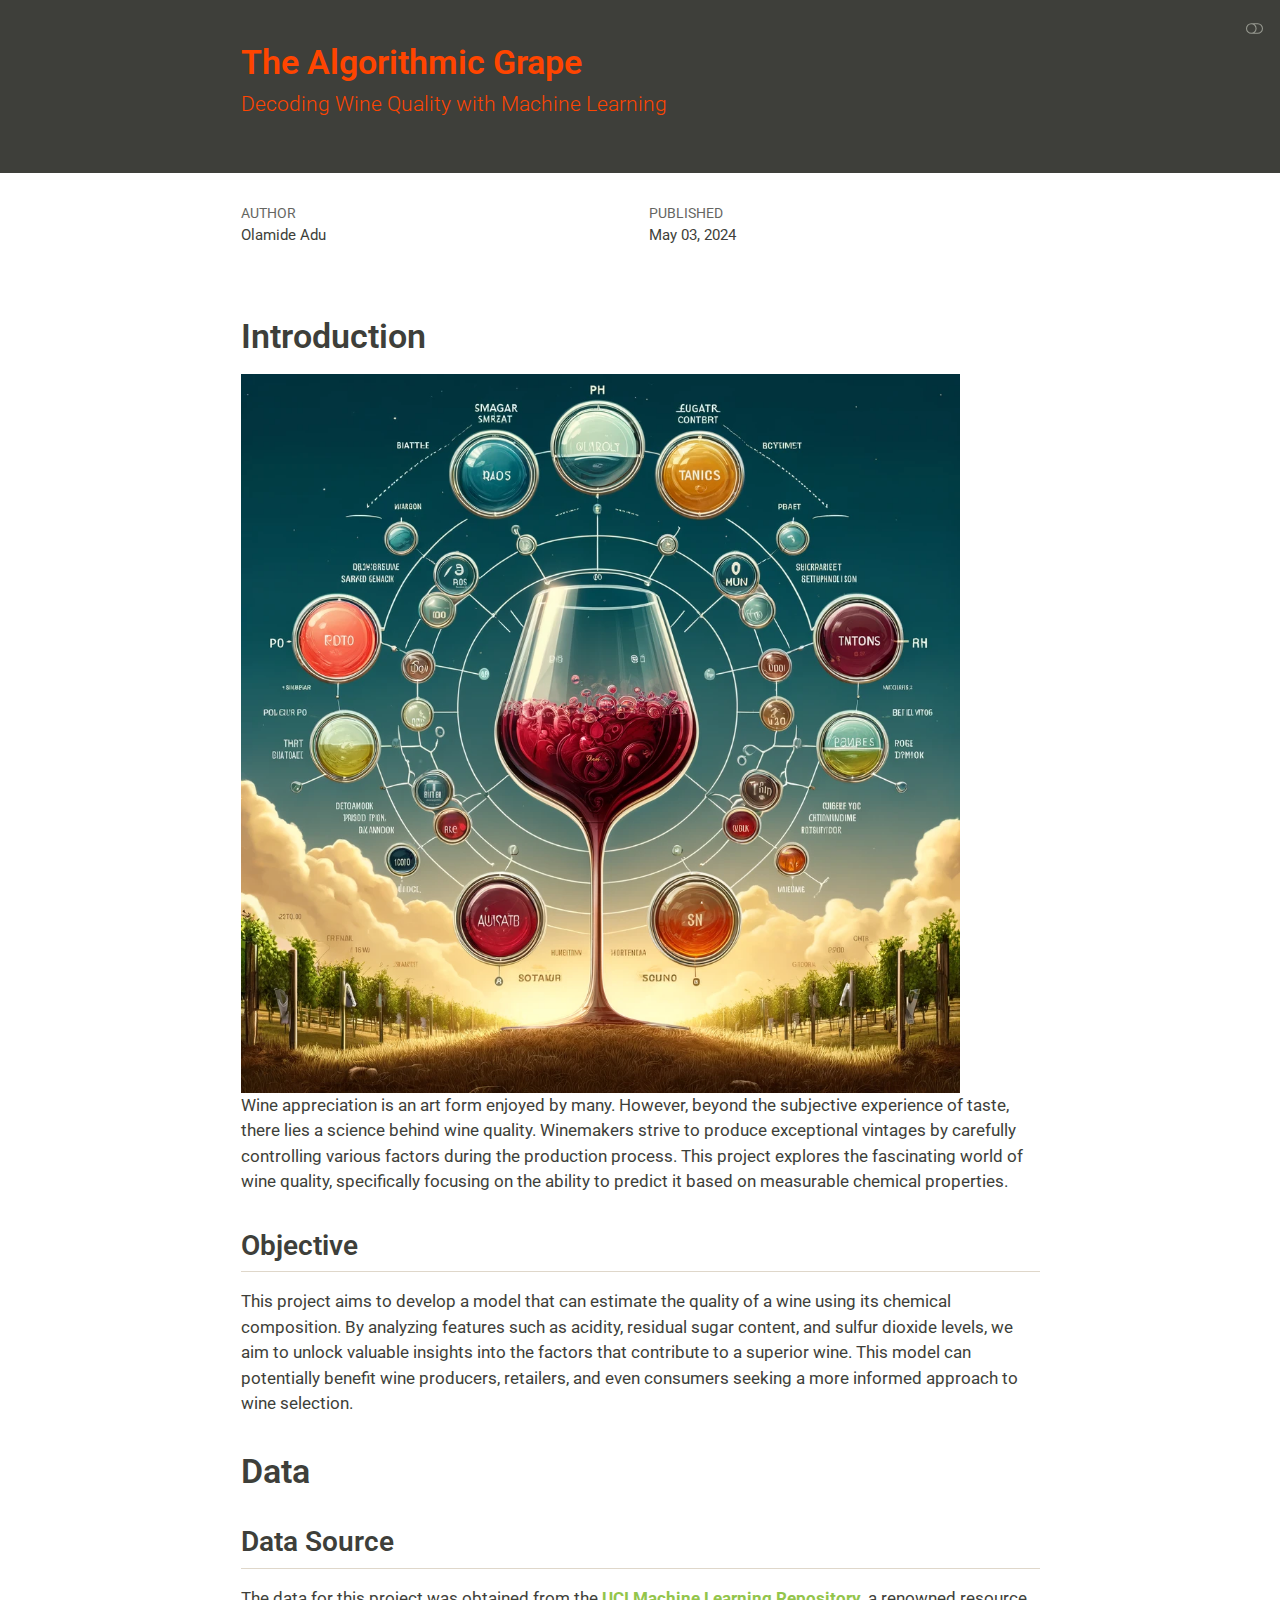
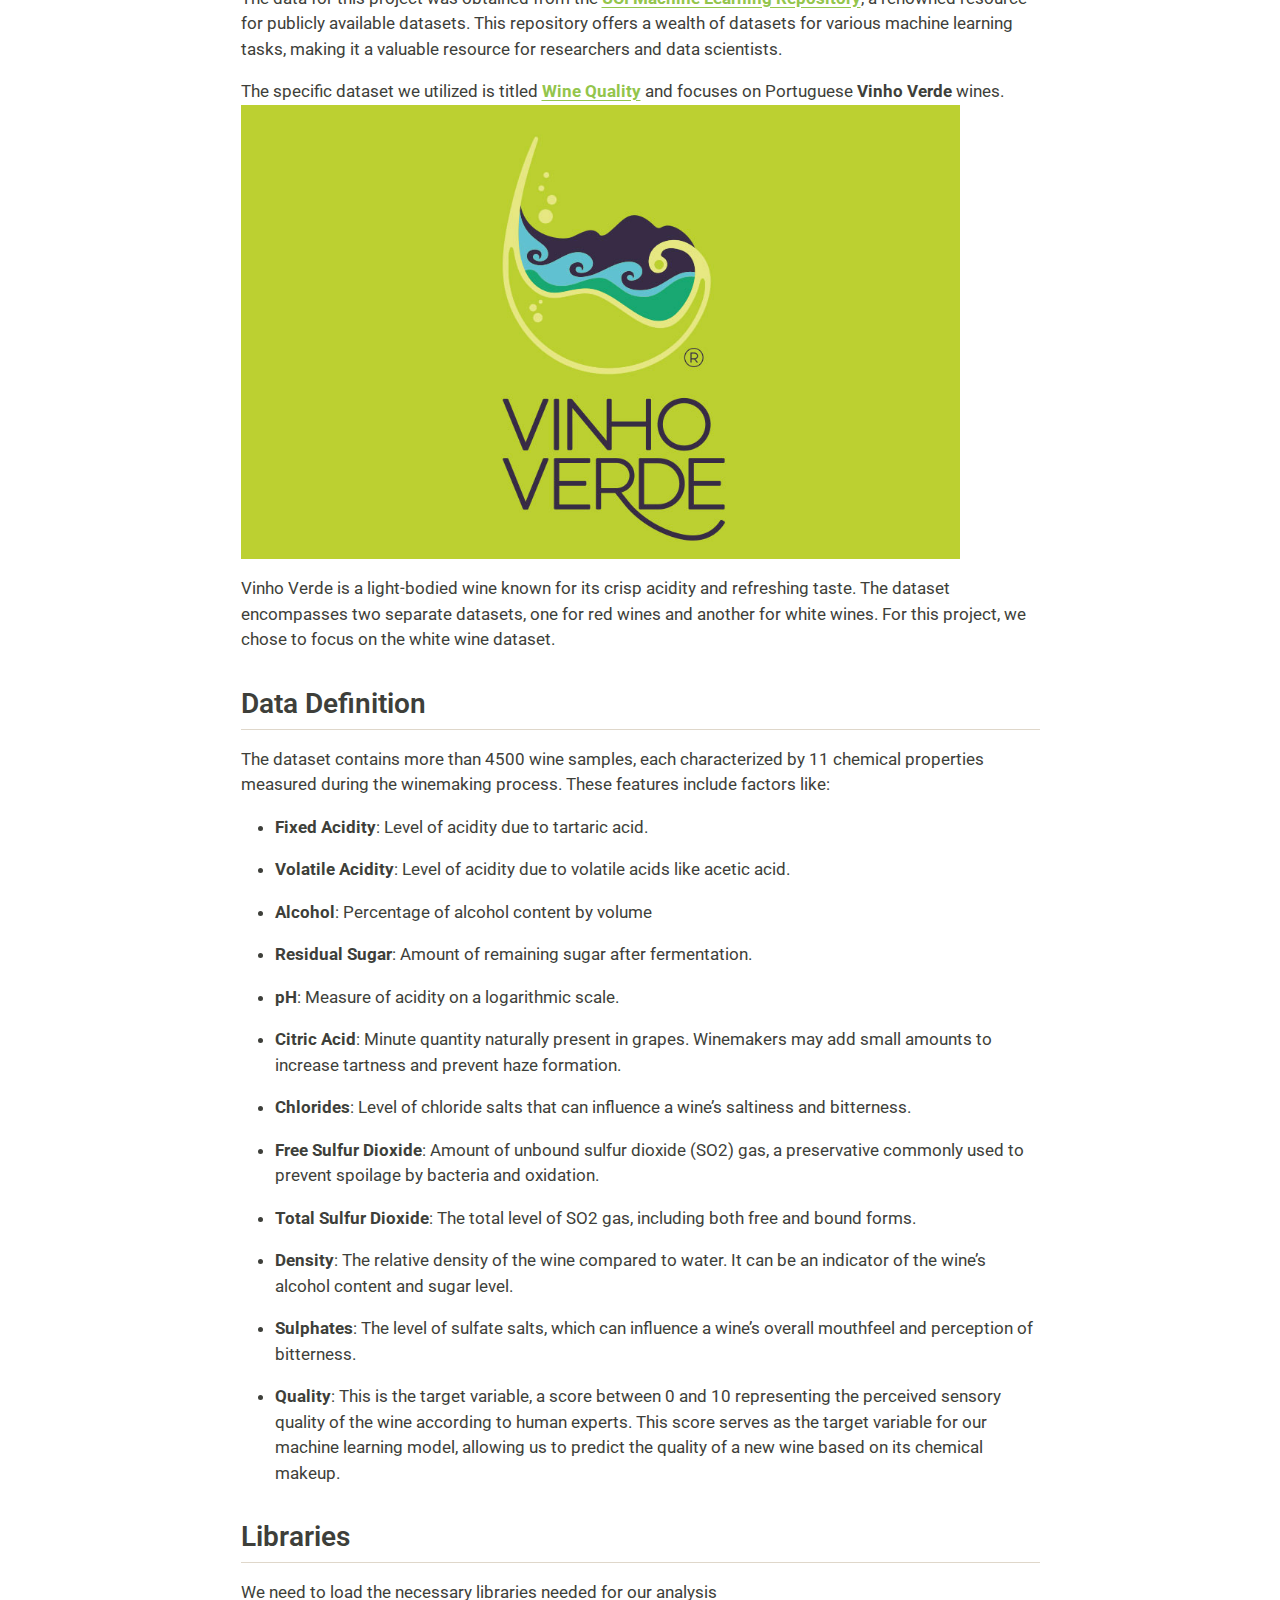
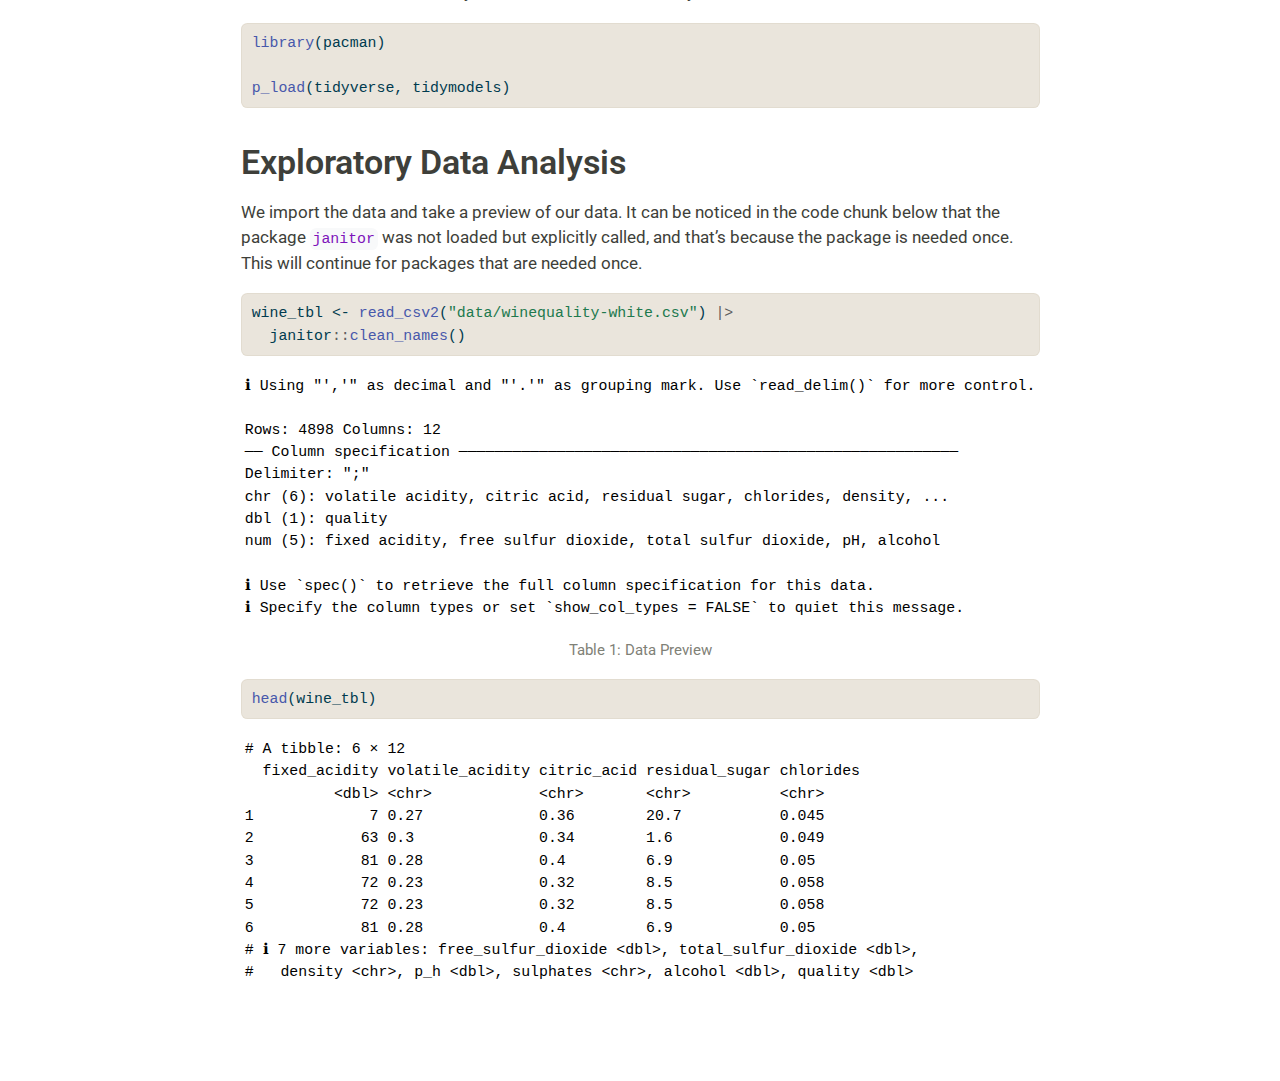
==== wine_quality.html @ eb2f91c7 "project start" ====
<!DOCTYPE html>
<html xmlns="http://www.w3.org/1999/xhtml" lang="en" xml:lang="en"><head>

<meta charset="utf-8">
<meta name="generator" content="quarto-1.4.553">

<meta name="viewport" content="width=device-width, initial-scale=1.0, user-scalable=yes">

<meta name="author" content="Olamide Adu">
<meta name="dcterms.date" content="2024-05-03">

<title>The Algorithmic Grape</title>
<style>
code{white-space: pre-wrap;}
span.smallcaps{font-variant: small-caps;}
div.columns{display: flex; gap: min(4vw, 1.5em);}
div.column{flex: auto; overflow-x: auto;}
div.hanging-indent{margin-left: 1.5em; text-indent: -1.5em;}
ul.task-list{list-style: none;}
ul.task-list li input[type="checkbox"] {
  width: 0.8em;
  margin: 0 0.8em 0.2em -1em; /* quarto-specific, see https://github.com/quarto-dev/quarto-cli/issues/4556 */ 
  vertical-align: middle;
}
/* CSS for syntax highlighting */
pre > code.sourceCode { white-space: pre; position: relative; }
pre > code.sourceCode > span { line-height: 1.25; }
pre > code.sourceCode > span:empty { height: 1.2em; }
.sourceCode { overflow: visible; }
code.sourceCode > span { color: inherit; text-decoration: inherit; }
div.sourceCode { margin: 1em 0; }
pre.sourceCode { margin: 0; }
@media screen {
div.sourceCode { overflow: auto; }
}
@media print {
pre > code.sourceCode { white-space: pre-wrap; }
pre > code.sourceCode > span { text-indent: -5em; padding-left: 5em; }
}
pre.numberSource code
  { counter-reset: source-line 0; }
pre.numberSource code > span
  { position: relative; left: -4em; counter-increment: source-line; }
pre.numberSource code > span > a:first-child::before
  { content: counter(source-line);
    position: relative; left: -1em; text-align: right; vertical-align: baseline;
    border: none; display: inline-block;
    -webkit-touch-callout: none; -webkit-user-select: none;
    -khtml-user-select: none; -moz-user-select: none;
    -ms-user-select: none; user-select: none;
    padding: 0 4px; width: 4em;
  }
pre.numberSource { margin-left: 3em;  padding-left: 4px; }
div.sourceCode
  {   }
@media screen {
pre > code.sourceCode > span > a:first-child::before { text-decoration: underline; }
}
</style>


<script src="wine_quality_files/libs/clipboard/clipboard.min.js"></script>
<script src="wine_quality_files/libs/quarto-html/quarto.js"></script>
<script src="wine_quality_files/libs/quarto-html/popper.min.js"></script>
<script src="wine_quality_files/libs/quarto-html/tippy.umd.min.js"></script>
<script src="wine_quality_files/libs/quarto-html/anchor.min.js"></script>
<link href="wine_quality_files/libs/quarto-html/tippy.css" rel="stylesheet">
<link href="wine_quality_files/libs/quarto-html/quarto-syntax-highlighting.css" rel="stylesheet" class="quarto-color-scheme" id="quarto-text-highlighting-styles">
<link href="wine_quality_files/libs/quarto-html/quarto-syntax-highlighting-dark.css" rel="prefetch" class="quarto-color-scheme quarto-color-alternate" id="quarto-text-highlighting-styles">
<script src="wine_quality_files/libs/bootstrap/bootstrap.min.js"></script>
<link href="wine_quality_files/libs/bootstrap/bootstrap-icons.css" rel="stylesheet">
<link href="wine_quality_files/libs/bootstrap/bootstrap.min.css" rel="stylesheet" class="quarto-color-scheme" id="quarto-bootstrap" data-mode="light">
<link href="wine_quality_files/libs/bootstrap/bootstrap-dark.min.css" rel="prefetch" class="quarto-color-scheme quarto-color-alternate" id="quarto-bootstrap" data-mode="dark">
<style>

      .quarto-title-block .quarto-title-banner h1,
      .quarto-title-block .quarto-title-banner h2,
      .quarto-title-block .quarto-title-banner h3,
      .quarto-title-block .quarto-title-banner h4,
      .quarto-title-block .quarto-title-banner h5,
      .quarto-title-block .quarto-title-banner h6
      {
        color: orangered;
      }

      .quarto-title-block .quarto-title-banner {
        color: orangered;
      }
</style>


</head>

<body class="fullcontent">

<header id="title-block-header" class="quarto-title-block default page-columns page-full">
  <div class="quarto-title-banner page-columns page-full">
    <div class="quarto-title column-body">
      <h1 class="title">The Algorithmic Grape</h1>
            <p class="subtitle lead">Decoding Wine Quality with Machine Learning</p>
                      </div>
  </div>
    
  
  <div class="quarto-title-meta">

      <div>
      <div class="quarto-title-meta-heading">Author</div>
      <div class="quarto-title-meta-contents">
               <p>Olamide Adu </p>
            </div>
    </div>
      
      <div>
      <div class="quarto-title-meta-heading">Published</div>
      <div class="quarto-title-meta-contents">
        <p class="date">May 03, 2024</p>
      </div>
    </div>
    
      
    </div>
    
  
  </header><div id="quarto-content" class="page-columns page-rows-contents page-layout-article">

<main class="content quarto-banner-title-block" id="quarto-document-content">





<section id="introduction" class="level1">
<h1>Introduction</h1>
<p><img src="image/wine_chemical.webp" alt="wine qualities with chemicals" width="90%" height="70%"> <br> Wine appreciation is an art form enjoyed by many. However, beyond the subjective experience of taste, there lies a science behind wine quality. Winemakers strive to produce exceptional vintages by carefully controlling various factors during the production process. This project explores the fascinating world of wine quality, specifically focusing on the ability to predict it based on measurable chemical properties.</p>
<section id="objective" class="level2">
<h2 class="anchored" data-anchor-id="objective">Objective</h2>
<p>This project aims to develop a model that can estimate the quality of a wine using its chemical composition. By analyzing features such as acidity, residual sugar content, and sulfur dioxide levels, we aim to unlock valuable insights into the factors that contribute to a superior wine. This model can potentially benefit wine producers, retailers, and even consumers seeking a more informed approach to wine selection.</p>
</section>
</section>
<section id="data" class="level1">
<h1>Data</h1>
<section id="data-source" class="level2">
<h2 class="anchored" data-anchor-id="data-source">Data Source</h2>
<p>The data for this project was obtained from the <a href="https://archive.ics.uci.edu"><strong>UCI Machine Learning Repository</strong></a>, a renowned resource for publicly available datasets. This repository offers a wealth of datasets for various machine learning tasks, making it a valuable resource for researchers and data scientists.</p>
<p>The specific dataset we utilized is titled <a href="https://archive.ics.uci.edu/dataset/186/wine+quality"><strong>Wine Quality</strong></a> and focuses on Portuguese <strong>Vinho Verde</strong> wines. <br> <img src="image/vinho_logo.jpg" alt="Vinho wine logo" width="90%" height="50%"> <br></p>
<p>Vinho Verde is a light-bodied wine known for its crisp acidity and refreshing taste. The dataset encompasses two separate datasets, one for red wines and another for white wines. For this project, we chose to focus on the white wine dataset.</p>
</section>
<section id="data-definition" class="level2">
<h2 class="anchored" data-anchor-id="data-definition">Data Definition</h2>
<p>The dataset contains more than 4500 wine samples, each characterized by 11 chemical properties measured during the winemaking process. These features include factors like:</p>
<ul>
<li><p><strong>Fixed Acidity</strong>: Level of acidity due to tartaric acid.</p></li>
<li><p><strong>Volatile Acidity</strong>: Level of acidity due to volatile acids like acetic acid.</p></li>
<li><p><strong>Alcohol</strong>: Percentage of alcohol content by volume</p></li>
<li><p><strong>Residual Sugar</strong>: Amount of remaining sugar after fermentation.</p></li>
<li><p><strong>pH</strong>: Measure of acidity on a logarithmic scale.</p></li>
<li><p><strong>Citric Acid</strong>: Minute quantity naturally present in grapes. Winemakers may add small amounts to increase tartness and prevent haze formation.</p></li>
<li><p><strong>Chlorides</strong>: Level of chloride salts that can influence a wine’s saltiness and bitterness.</p></li>
<li><p><strong>Free Sulfur Dioxide</strong>: Amount of unbound sulfur dioxide (SO2) gas, a preservative commonly used to prevent spoilage by bacteria and oxidation.</p></li>
<li><p><strong>Total Sulfur Dioxide</strong>: The total level of SO2 gas, including both free and bound forms.</p></li>
<li><p><strong>Density</strong>: The relative density of the wine compared to water. It can be an indicator of the wine’s alcohol content and sugar level.</p></li>
<li><p><strong>Sulphates</strong>: The level of sulfate salts, which can influence a wine’s overall mouthfeel and perception of bitterness.</p></li>
<li><p><strong>Quality</strong>: This is the target variable, a score between 0 and 10 representing the perceived sensory quality of the wine according to human experts. This score serves as the target variable for our machine learning model, allowing us to predict the quality of a new wine based on its chemical makeup.</p></li>
</ul>
</section>
<section id="libraries" class="level2">
<h2 class="anchored" data-anchor-id="libraries">Libraries</h2>
<p>We need to load the necessary libraries needed for our analysis</p>
<div class="cell">
<div class="sourceCode cell-code" id="cb1"><pre class="sourceCode r code-with-copy"><code class="sourceCode r"><span id="cb1-1"><a href="#cb1-1" aria-hidden="true" tabindex="-1"></a><span class="fu">library</span>(pacman)</span>
<span id="cb1-2"><a href="#cb1-2" aria-hidden="true" tabindex="-1"></a></span>
<span id="cb1-3"><a href="#cb1-3" aria-hidden="true" tabindex="-1"></a><span class="fu">p_load</span>(tidyverse, tidymodels)</span></code><button title="Copy to Clipboard" class="code-copy-button"><i class="bi"></i></button></pre></div>
</div>
</section>
</section>
<section id="exploratory-data-analysis" class="level1">
<h1>Exploratory Data Analysis</h1>
<p>We import the data and take a preview of our data. It can be noticed in the code chunk below that the package <code>janitor</code> was not loaded but explicitly called, and that’s because the package is needed once. This will continue for packages that are needed once.</p>
<div class="cell">
<div class="sourceCode cell-code" id="cb2"><pre class="sourceCode r code-with-copy"><code class="sourceCode r"><span id="cb2-1"><a href="#cb2-1" aria-hidden="true" tabindex="-1"></a>wine_tbl <span class="ot">&lt;-</span> <span class="fu">read_csv2</span>(<span class="st">"data/winequality-white.csv"</span>) <span class="sc">|&gt;</span> </span>
<span id="cb2-2"><a href="#cb2-2" aria-hidden="true" tabindex="-1"></a>  janitor<span class="sc">::</span><span class="fu">clean_names</span>()</span></code><button title="Copy to Clipboard" class="code-copy-button"><i class="bi"></i></button></pre></div>
<div class="cell-output cell-output-stderr">
<pre><code>ℹ Using "','" as decimal and "'.'" as grouping mark. Use `read_delim()` for more control.</code></pre>
</div>
<div class="cell-output cell-output-stderr">
<pre><code>Rows: 4898 Columns: 12
── Column specification ────────────────────────────────────────────────────────
Delimiter: ";"
chr (6): volatile acidity, citric acid, residual sugar, chlorides, density, ...
dbl (1): quality
num (5): fixed acidity, free sulfur dioxide, total sulfur dioxide, pH, alcohol

ℹ Use `spec()` to retrieve the full column specification for this data.
ℹ Specify the column types or set `show_col_types = FALSE` to quiet this message.</code></pre>
</div>
</div>
<div id="tbl-data-preview" class="cell quarto-float anchored">
<figure class="quarto-float quarto-float-tbl figure">
<figcaption class="quarto-float-caption-top quarto-float-caption quarto-float-tbl" id="tbl-data-preview-caption-0ceaefa1-69ba-4598-a22c-09a6ac19f8ca">
Table&nbsp;1: Data Preview
</figcaption>
<div aria-describedby="tbl-data-preview-caption-0ceaefa1-69ba-4598-a22c-09a6ac19f8ca">
<div class="sourceCode cell-code" id="cb5"><pre class="sourceCode r code-with-copy"><code class="sourceCode r"><span id="cb5-1"><a href="#cb5-1" aria-hidden="true" tabindex="-1"></a><span class="fu">head</span>(wine_tbl)</span></code><button title="Copy to Clipboard" class="code-copy-button"><i class="bi"></i></button></pre></div>
<div class="cell-output cell-output-stdout">
<pre><code># A tibble: 6 × 12
  fixed_acidity volatile_acidity citric_acid residual_sugar chlorides
          &lt;dbl&gt; &lt;chr&gt;            &lt;chr&gt;       &lt;chr&gt;          &lt;chr&gt;    
1             7 0.27             0.36        20.7           0.045    
2            63 0.3              0.34        1.6            0.049    
3            81 0.28             0.4         6.9            0.05     
4            72 0.23             0.32        8.5            0.058    
5            72 0.23             0.32        8.5            0.058    
6            81 0.28             0.4         6.9            0.05     
# ℹ 7 more variables: free_sulfur_dioxide &lt;dbl&gt;, total_sulfur_dioxide &lt;dbl&gt;,
#   density &lt;chr&gt;, p_h &lt;dbl&gt;, sulphates &lt;chr&gt;, alcohol &lt;dbl&gt;, quality &lt;dbl&gt;</code></pre>
</div>
</div>
</figure>
</div>
</section>

</main>
<!-- /main column -->
<script id="quarto-html-after-body" type="application/javascript">
window.document.addEventListener("DOMContentLoaded", function (event) {
  const toggleBodyColorMode = (bsSheetEl) => {
    const mode = bsSheetEl.getAttribute("data-mode");
    const bodyEl = window.document.querySelector("body");
    if (mode === "dark") {
      bodyEl.classList.add("quarto-dark");
      bodyEl.classList.remove("quarto-light");
    } else {
      bodyEl.classList.add("quarto-light");
      bodyEl.classList.remove("quarto-dark");
    }
  }
  const toggleBodyColorPrimary = () => {
    const bsSheetEl = window.document.querySelector("link#quarto-bootstrap");
    if (bsSheetEl) {
      toggleBodyColorMode(bsSheetEl);
    }
  }
  toggleBodyColorPrimary();  
  const disableStylesheet = (stylesheets) => {
    for (let i=0; i < stylesheets.length; i++) {
      const stylesheet = stylesheets[i];
      stylesheet.rel = 'prefetch';
    }
  }
  const enableStylesheet = (stylesheets) => {
    for (let i=0; i < stylesheets.length; i++) {
      const stylesheet = stylesheets[i];
      stylesheet.rel = 'stylesheet';
    }
  }
  const manageTransitions = (selector, allowTransitions) => {
    const els = window.document.querySelectorAll(selector);
    for (let i=0; i < els.length; i++) {
      const el = els[i];
      if (allowTransitions) {
        el.classList.remove('notransition');
      } else {
        el.classList.add('notransition');
      }
    }
  }
  const toggleGiscusIfUsed = (isAlternate, darkModeDefault) => {
    const baseTheme = document.querySelector('#giscus-base-theme')?.value ?? 'light';
    const alternateTheme = document.querySelector('#giscus-alt-theme')?.value ?? 'dark';
    let newTheme = '';
    if(darkModeDefault) {
      newTheme = isAlternate ? baseTheme : alternateTheme;
    } else {
      newTheme = isAlternate ? alternateTheme : baseTheme;
    }
    const changeGiscusTheme = () => {
      // From: https://github.com/giscus/giscus/issues/336
      const sendMessage = (message) => {
        const iframe = document.querySelector('iframe.giscus-frame');
        if (!iframe) return;
        iframe.contentWindow.postMessage({ giscus: message }, 'https://giscus.app');
      }
      sendMessage({
        setConfig: {
          theme: newTheme
        }
      });
    }
    const isGiscussLoaded = window.document.querySelector('iframe.giscus-frame') !== null;
    if (isGiscussLoaded) {
      changeGiscusTheme();
    }
  }
  const toggleColorMode = (alternate) => {
    // Switch the stylesheets
    const alternateStylesheets = window.document.querySelectorAll('link.quarto-color-scheme.quarto-color-alternate');
    manageTransitions('#quarto-margin-sidebar .nav-link', false);
    if (alternate) {
      enableStylesheet(alternateStylesheets);
      for (const sheetNode of alternateStylesheets) {
        if (sheetNode.id === "quarto-bootstrap") {
          toggleBodyColorMode(sheetNode);
        }
      }
    } else {
      disableStylesheet(alternateStylesheets);
      toggleBodyColorPrimary();
    }
    manageTransitions('#quarto-margin-sidebar .nav-link', true);
    // Switch the toggles
    const toggles = window.document.querySelectorAll('.quarto-color-scheme-toggle');
    for (let i=0; i < toggles.length; i++) {
      const toggle = toggles[i];
      if (toggle) {
        if (alternate) {
          toggle.classList.add("alternate");     
        } else {
          toggle.classList.remove("alternate");
        }
      }
    }
    // Hack to workaround the fact that safari doesn't
    // properly recolor the scrollbar when toggling (#1455)
    if (navigator.userAgent.indexOf('Safari') > 0 && navigator.userAgent.indexOf('Chrome') == -1) {
      manageTransitions("body", false);
      window.scrollTo(0, 1);
      setTimeout(() => {
        window.scrollTo(0, 0);
        manageTransitions("body", true);
      }, 40);  
    }
  }
  const isFileUrl = () => { 
    return window.location.protocol === 'file:';
  }
  const hasAlternateSentinel = () => {  
    let styleSentinel = getColorSchemeSentinel();
    if (styleSentinel !== null) {
      return styleSentinel === "alternate";
    } else {
      return false;
    }
  }
  const setStyleSentinel = (alternate) => {
    const value = alternate ? "alternate" : "default";
    if (!isFileUrl()) {
      window.localStorage.setItem("quarto-color-scheme", value);
    } else {
      localAlternateSentinel = value;
    }
  }
  const getColorSchemeSentinel = () => {
    if (!isFileUrl()) {
      const storageValue = window.localStorage.getItem("quarto-color-scheme");
      return storageValue != null ? storageValue : localAlternateSentinel;
    } else {
      return localAlternateSentinel;
    }
  }
  const darkModeDefault = false;
  let localAlternateSentinel = darkModeDefault ? 'alternate' : 'default';
  // Dark / light mode switch
  window.quartoToggleColorScheme = () => {
    // Read the current dark / light value 
    let toAlternate = !hasAlternateSentinel();
    toggleColorMode(toAlternate);
    setStyleSentinel(toAlternate);
    toggleGiscusIfUsed(toAlternate, darkModeDefault);
  };
  // Ensure there is a toggle, if there isn't float one in the top right
  if (window.document.querySelector('.quarto-color-scheme-toggle') === null) {
    const a = window.document.createElement('a');
    a.classList.add('top-right');
    a.classList.add('quarto-color-scheme-toggle');
    a.href = "";
    a.onclick = function() { try { window.quartoToggleColorScheme(); } catch {} return false; };
    const i = window.document.createElement("i");
    i.classList.add('bi');
    a.appendChild(i);
    window.document.body.appendChild(a);
  }
  // Switch to dark mode if need be
  if (hasAlternateSentinel()) {
    toggleColorMode(true);
  } else {
    toggleColorMode(false);
  }
  const icon = "";
  const anchorJS = new window.AnchorJS();
  anchorJS.options = {
    placement: 'right',
    icon: icon
  };
  anchorJS.add('.anchored');
  const isCodeAnnotation = (el) => {
    for (const clz of el.classList) {
      if (clz.startsWith('code-annotation-')) {                     
        return true;
      }
    }
    return false;
  }
  const clipboard = new window.ClipboardJS('.code-copy-button', {
    text: function(trigger) {
      const codeEl = trigger.previousElementSibling.cloneNode(true);
      for (const childEl of codeEl.children) {
        if (isCodeAnnotation(childEl)) {
          childEl.remove();
        }
      }
      return codeEl.innerText;
    }
  });
  clipboard.on('success', function(e) {
    // button target
    const button = e.trigger;
    // don't keep focus
    button.blur();
    // flash "checked"
    button.classList.add('code-copy-button-checked');
    var currentTitle = button.getAttribute("title");
    button.setAttribute("title", "Copied!");
    let tooltip;
    if (window.bootstrap) {
      button.setAttribute("data-bs-toggle", "tooltip");
      button.setAttribute("data-bs-placement", "left");
      button.setAttribute("data-bs-title", "Copied!");
      tooltip = new bootstrap.Tooltip(button, 
        { trigger: "manual", 
          customClass: "code-copy-button-tooltip",
          offset: [0, -8]});
      tooltip.show();    
    }
    setTimeout(function() {
      if (tooltip) {
        tooltip.hide();
        button.removeAttribute("data-bs-title");
        button.removeAttribute("data-bs-toggle");
        button.removeAttribute("data-bs-placement");
      }
      button.setAttribute("title", currentTitle);
      button.classList.remove('code-copy-button-checked');
    }, 1000);
    // clear code selection
    e.clearSelection();
  });
    var localhostRegex = new RegExp(/^(?:http|https):\/\/localhost\:?[0-9]*\//);
    var mailtoRegex = new RegExp(/^mailto:/);
      var filterRegex = new RegExp('/' + window.location.host + '/');
    var isInternal = (href) => {
        return filterRegex.test(href) || localhostRegex.test(href) || mailtoRegex.test(href);
    }
    // Inspect non-navigation links and adorn them if external
 	var links = window.document.querySelectorAll('a[href]:not(.nav-link):not(.navbar-brand):not(.toc-action):not(.sidebar-link):not(.sidebar-item-toggle):not(.pagination-link):not(.no-external):not([aria-hidden]):not(.dropdown-item):not(.quarto-navigation-tool)');
    for (var i=0; i<links.length; i++) {
      const link = links[i];
      if (!isInternal(link.href)) {
        // undo the damage that might have been done by quarto-nav.js in the case of
        // links that we want to consider external
        if (link.dataset.originalHref !== undefined) {
          link.href = link.dataset.originalHref;
        }
      }
    }
  function tippyHover(el, contentFn, onTriggerFn, onUntriggerFn) {
    const config = {
      allowHTML: true,
      maxWidth: 500,
      delay: 100,
      arrow: false,
      appendTo: function(el) {
          return el.parentElement;
      },
      interactive: true,
      interactiveBorder: 10,
      theme: 'quarto',
      placement: 'bottom-start',
    };
    if (contentFn) {
      config.content = contentFn;
    }
    if (onTriggerFn) {
      config.onTrigger = onTriggerFn;
    }
    if (onUntriggerFn) {
      config.onUntrigger = onUntriggerFn;
    }
    window.tippy(el, config); 
  }
  const noterefs = window.document.querySelectorAll('a[role="doc-noteref"]');
  for (var i=0; i<noterefs.length; i++) {
    const ref = noterefs[i];
    tippyHover(ref, function() {
      // use id or data attribute instead here
      let href = ref.getAttribute('data-footnote-href') || ref.getAttribute('href');
      try { href = new URL(href).hash; } catch {}
      const id = href.replace(/^#\/?/, "");
      const note = window.document.getElementById(id);
      if (note) {
        return note.innerHTML;
      } else {
        return "";
      }
    });
  }
  const xrefs = window.document.querySelectorAll('a.quarto-xref');
  const processXRef = (id, note) => {
    // Strip column container classes
    const stripColumnClz = (el) => {
      el.classList.remove("page-full", "page-columns");
      if (el.children) {
        for (const child of el.children) {
          stripColumnClz(child);
        }
      }
    }
    stripColumnClz(note)
    if (id === null || id.startsWith('sec-')) {
      // Special case sections, only their first couple elements
      const container = document.createElement("div");
      if (note.children && note.children.length > 2) {
        container.appendChild(note.children[0].cloneNode(true));
        for (let i = 1; i < note.children.length; i++) {
          const child = note.children[i];
          if (child.tagName === "P" && child.innerText === "") {
            continue;
          } else {
            container.appendChild(child.cloneNode(true));
            break;
          }
        }
        if (window.Quarto?.typesetMath) {
          window.Quarto.typesetMath(container);
        }
        return container.innerHTML
      } else {
        if (window.Quarto?.typesetMath) {
          window.Quarto.typesetMath(note);
        }
        return note.innerHTML;
      }
    } else {
      // Remove any anchor links if they are present
      const anchorLink = note.querySelector('a.anchorjs-link');
      if (anchorLink) {
        anchorLink.remove();
      }
      if (window.Quarto?.typesetMath) {
        window.Quarto.typesetMath(note);
      }
      // TODO in 1.5, we should make sure this works without a callout special case
      if (note.classList.contains("callout")) {
        return note.outerHTML;
      } else {
        return note.innerHTML;
      }
    }
  }
  for (var i=0; i<xrefs.length; i++) {
    const xref = xrefs[i];
    tippyHover(xref, undefined, function(instance) {
      instance.disable();
      let url = xref.getAttribute('href');
      let hash = undefined; 
      if (url.startsWith('#')) {
        hash = url;
      } else {
        try { hash = new URL(url).hash; } catch {}
      }
      if (hash) {
        const id = hash.replace(/^#\/?/, "");
        const note = window.document.getElementById(id);
        if (note !== null) {
          try {
            const html = processXRef(id, note.cloneNode(true));
            instance.setContent(html);
          } finally {
            instance.enable();
            instance.show();
          }
        } else {
          // See if we can fetch this
          fetch(url.split('#')[0])
          .then(res => res.text())
          .then(html => {
            const parser = new DOMParser();
            const htmlDoc = parser.parseFromString(html, "text/html");
            const note = htmlDoc.getElementById(id);
            if (note !== null) {
              const html = processXRef(id, note);
              instance.setContent(html);
            } 
          }).finally(() => {
            instance.enable();
            instance.show();
          });
        }
      } else {
        // See if we can fetch a full url (with no hash to target)
        // This is a special case and we should probably do some content thinning / targeting
        fetch(url)
        .then(res => res.text())
        .then(html => {
          const parser = new DOMParser();
          const htmlDoc = parser.parseFromString(html, "text/html");
          const note = htmlDoc.querySelector('main.content');
          if (note !== null) {
            // This should only happen for chapter cross references
            // (since there is no id in the URL)
            // remove the first header
            if (note.children.length > 0 && note.children[0].tagName === "HEADER") {
              note.children[0].remove();
            }
            const html = processXRef(null, note);
            instance.setContent(html);
          } 
        }).finally(() => {
          instance.enable();
          instance.show();
        });
      }
    }, function(instance) {
    });
  }
      let selectedAnnoteEl;
      const selectorForAnnotation = ( cell, annotation) => {
        let cellAttr = 'data-code-cell="' + cell + '"';
        let lineAttr = 'data-code-annotation="' +  annotation + '"';
        const selector = 'span[' + cellAttr + '][' + lineAttr + ']';
        return selector;
      }
      const selectCodeLines = (annoteEl) => {
        const doc = window.document;
        const targetCell = annoteEl.getAttribute("data-target-cell");
        const targetAnnotation = annoteEl.getAttribute("data-target-annotation");
        const annoteSpan = window.document.querySelector(selectorForAnnotation(targetCell, targetAnnotation));
        const lines = annoteSpan.getAttribute("data-code-lines").split(",");
        const lineIds = lines.map((line) => {
          return targetCell + "-" + line;
        })
        let top = null;
        let height = null;
        let parent = null;
        if (lineIds.length > 0) {
            //compute the position of the single el (top and bottom and make a div)
            const el = window.document.getElementById(lineIds[0]);
            top = el.offsetTop;
            height = el.offsetHeight;
            parent = el.parentElement.parentElement;
          if (lineIds.length > 1) {
            const lastEl = window.document.getElementById(lineIds[lineIds.length - 1]);
            const bottom = lastEl.offsetTop + lastEl.offsetHeight;
            height = bottom - top;
          }
          if (top !== null && height !== null && parent !== null) {
            // cook up a div (if necessary) and position it 
            let div = window.document.getElementById("code-annotation-line-highlight");
            if (div === null) {
              div = window.document.createElement("div");
              div.setAttribute("id", "code-annotation-line-highlight");
              div.style.position = 'absolute';
              parent.appendChild(div);
            }
            div.style.top = top - 2 + "px";
            div.style.height = height + 4 + "px";
            div.style.left = 0;
            let gutterDiv = window.document.getElementById("code-annotation-line-highlight-gutter");
            if (gutterDiv === null) {
              gutterDiv = window.document.createElement("div");
              gutterDiv.setAttribute("id", "code-annotation-line-highlight-gutter");
              gutterDiv.style.position = 'absolute';
              const codeCell = window.document.getElementById(targetCell);
              const gutter = codeCell.querySelector('.code-annotation-gutter');
              gutter.appendChild(gutterDiv);
            }
            gutterDiv.style.top = top - 2 + "px";
            gutterDiv.style.height = height + 4 + "px";
          }
          selectedAnnoteEl = annoteEl;
        }
      };
      const unselectCodeLines = () => {
        const elementsIds = ["code-annotation-line-highlight", "code-annotation-line-highlight-gutter"];
        elementsIds.forEach((elId) => {
          const div = window.document.getElementById(elId);
          if (div) {
            div.remove();
          }
        });
        selectedAnnoteEl = undefined;
      };
        // Handle positioning of the toggle
    window.addEventListener(
      "resize",
      throttle(() => {
        elRect = undefined;
        if (selectedAnnoteEl) {
          selectCodeLines(selectedAnnoteEl);
        }
      }, 10)
    );
    function throttle(fn, ms) {
    let throttle = false;
    let timer;
      return (...args) => {
        if(!throttle) { // first call gets through
            fn.apply(this, args);
            throttle = true;
        } else { // all the others get throttled
            if(timer) clearTimeout(timer); // cancel #2
            timer = setTimeout(() => {
              fn.apply(this, args);
              timer = throttle = false;
            }, ms);
        }
      };
    }
      // Attach click handler to the DT
      const annoteDls = window.document.querySelectorAll('dt[data-target-cell]');
      for (const annoteDlNode of annoteDls) {
        annoteDlNode.addEventListener('click', (event) => {
          const clickedEl = event.target;
          if (clickedEl !== selectedAnnoteEl) {
            unselectCodeLines();
            const activeEl = window.document.querySelector('dt[data-target-cell].code-annotation-active');
            if (activeEl) {
              activeEl.classList.remove('code-annotation-active');
            }
            selectCodeLines(clickedEl);
            clickedEl.classList.add('code-annotation-active');
          } else {
            // Unselect the line
            unselectCodeLines();
            clickedEl.classList.remove('code-annotation-active');
          }
        });
      }
  const findCites = (el) => {
    const parentEl = el.parentElement;
    if (parentEl) {
      const cites = parentEl.dataset.cites;
      if (cites) {
        return {
          el,
          cites: cites.split(' ')
        };
      } else {
        return findCites(el.parentElement)
      }
    } else {
      return undefined;
    }
  };
  var bibliorefs = window.document.querySelectorAll('a[role="doc-biblioref"]');
  for (var i=0; i<bibliorefs.length; i++) {
    const ref = bibliorefs[i];
    const citeInfo = findCites(ref);
    if (citeInfo) {
      tippyHover(citeInfo.el, function() {
        var popup = window.document.createElement('div');
        citeInfo.cites.forEach(function(cite) {
          var citeDiv = window.document.createElement('div');
          citeDiv.classList.add('hanging-indent');
          citeDiv.classList.add('csl-entry');
          var biblioDiv = window.document.getElementById('ref-' + cite);
          if (biblioDiv) {
            citeDiv.innerHTML = biblioDiv.innerHTML;
          }
          popup.appendChild(citeDiv);
        });
        return popup.innerHTML;
      });
    }
  }
});
</script>
</div> <!-- /content -->




</body></html>
---- wine_quality_files/libs/quarto-html/tippy.css ----
.tippy-box[data-animation=fade][data-state=hidden]{opacity:0}[data-tippy-root]{max-width:calc(100vw - 10px)}.tippy-box{position:relative;background-color:#333;color:#fff;border-radius:4px;font-size:14px;line-height:1.4;white-space:normal;outline:0;transition-property:transform,visibility,opacity}.tippy-box[data-placement^=top]>.tippy-arrow{bottom:0}.tippy-box[data-placement^=top]>.tippy-arrow:before{bottom:-7px;left:0;border-width:8px 8px 0;border-top-color:initial;transform-origin:center top}.tippy-box[data-placement^=bottom]>.tippy-arrow{top:0}.tippy-box[data-placement^=bottom]>.tippy-arrow:before{top:-7px;left:0;border-width:0 8px 8px;border-bottom-color:initial;transform-origin:center bottom}.tippy-box[data-placement^=left]>.tippy-arrow{right:0}.tippy-box[data-placement^=left]>.tippy-arrow:before{border-width:8px 0 8px 8px;border-left-color:initial;right:-7px;transform-origin:center left}.tippy-box[data-placement^=right]>.tippy-arrow{left:0}.tippy-box[data-placement^=right]>.tippy-arrow:before{left:-7px;border-width:8px 8px 8px 0;border-right-color:initial;transform-origin:center right}.tippy-box[data-inertia][data-state=visible]{transition-timing-function:cubic-bezier(.54,1.5,.38,1.11)}.tippy-arrow{width:16px;height:16px;color:#333}.tippy-arrow:before{content:"";position:absolute;border-color:transparent;border-style:solid}.tippy-content{position:relative;padding:5px 9px;z-index:1}
---- wine_quality_files/libs/quarto-html/quarto-syntax-highlighting.css ----
/* quarto syntax highlight colors */
:root {
  --quarto-hl-ot-color: #003B4F;
  --quarto-hl-at-color: #657422;
  --quarto-hl-ss-color: #20794D;
  --quarto-hl-an-color: #5E5E5E;
  --quarto-hl-fu-color: #4758AB;
  --quarto-hl-st-color: #20794D;
  --quarto-hl-cf-color: #003B4F;
  --quarto-hl-op-color: #5E5E5E;
  --quarto-hl-er-color: #AD0000;
  --quarto-hl-bn-color: #AD0000;
  --quarto-hl-al-color: #AD0000;
  --quarto-hl-va-color: #111111;
  --quarto-hl-bu-color: inherit;
  --quarto-hl-ex-color: inherit;
  --quarto-hl-pp-color: #AD0000;
  --quarto-hl-in-color: #5E5E5E;
  --quarto-hl-vs-color: #20794D;
  --quarto-hl-wa-color: #5E5E5E;
  --quarto-hl-do-color: #5E5E5E;
  --quarto-hl-im-color: #00769E;
  --quarto-hl-ch-color: #20794D;
  --quarto-hl-dt-color: #AD0000;
  --quarto-hl-fl-color: #AD0000;
  --quarto-hl-co-color: #5E5E5E;
  --quarto-hl-cv-color: #5E5E5E;
  --quarto-hl-cn-color: #8f5902;
  --quarto-hl-sc-color: #5E5E5E;
  --quarto-hl-dv-color: #AD0000;
  --quarto-hl-kw-color: #003B4F;
}

/* other quarto variables */
:root {
  --quarto-font-monospace: SFMono-Regular, Menlo, Monaco, Consolas, "Liberation Mono", "Courier New", monospace;
}

pre > code.sourceCode > span {
  color: #003B4F;
}

code span {
  color: #003B4F;
}

code.sourceCode > span {
  color: #003B4F;
}

div.sourceCode,
div.sourceCode pre.sourceCode {
  color: #003B4F;
}

code span.ot {
  color: #003B4F;
  font-style: inherit;
}

code span.at {
  color: #657422;
  font-style: inherit;
}

code span.ss {
  color: #20794D;
  font-style: inherit;
}

code span.an {
  color: #5E5E5E;
  font-style: inherit;
}

code span.fu {
  color: #4758AB;
  font-style: inherit;
}

code span.st {
  color: #20794D;
  font-style: inherit;
}

code span.cf {
  color: #003B4F;
  font-style: inherit;
}

code span.op {
  color: #5E5E5E;
  font-style: inherit;
}

code span.er {
  color: #AD0000;
  font-style: inherit;
}

code span.bn {
  color: #AD0000;
  font-style: inherit;
}

code span.al {
  color: #AD0000;
  font-style: inherit;
}

code span.va {
  color: #111111;
  font-style: inherit;
}

code span.bu {
  font-style: inherit;
}

code span.ex {
  font-style: inherit;
}

code span.pp {
  color: #AD0000;
  font-style: inherit;
}

code span.in {
  color: #5E5E5E;
  font-style: inherit;
}

code span.vs {
  color: #20794D;
  font-style: inherit;
}

code span.wa {
  color: #5E5E5E;
  font-style: italic;
}

code span.do {
  color: #5E5E5E;
  font-style: italic;
}

code span.im {
  color: #00769E;
  font-style: inherit;
}

code span.ch {
  color: #20794D;
  font-style: inherit;
}

code span.dt {
  color: #AD0000;
  font-style: inherit;
}

code span.fl {
  color: #AD0000;
  font-style: inherit;
}

code span.co {
  color: #5E5E5E;
  font-style: inherit;
}

code span.cv {
  color: #5E5E5E;
  font-style: italic;
}

code span.cn {
  color: #8f5902;
  font-style: inherit;
}

code span.sc {
  color: #5E5E5E;
  font-style: inherit;
}

code span.dv {
  color: #AD0000;
  font-style: inherit;
}

code span.kw {
  color: #003B4F;
  font-style: inherit;
}

.prevent-inlining {
  content: "</";
}

/*# sourceMappingURL=debc5d5d77c3f9108843748ff7464032.css.map */
---- wine_quality_files/libs/quarto-html/quarto-syntax-highlighting-dark.css ----
/* quarto syntax highlight colors */
:root {
  --quarto-hl-al-color: #f07178;
  --quarto-hl-an-color: #d4d0ab;
  --quarto-hl-at-color: #00e0e0;
  --quarto-hl-bn-color: #d4d0ab;
  --quarto-hl-bu-color: #abe338;
  --quarto-hl-ch-color: #abe338;
  --quarto-hl-co-color: #f8f8f2;
  --quarto-hl-cv-color: #ffd700;
  --quarto-hl-cn-color: #ffd700;
  --quarto-hl-cf-color: #ffa07a;
  --quarto-hl-dt-color: #ffa07a;
  --quarto-hl-dv-color: #d4d0ab;
  --quarto-hl-do-color: #f8f8f2;
  --quarto-hl-er-color: #f07178;
  --quarto-hl-ex-color: #00e0e0;
  --quarto-hl-fl-color: #d4d0ab;
  --quarto-hl-fu-color: #ffa07a;
  --quarto-hl-im-color: #abe338;
  --quarto-hl-in-color: #d4d0ab;
  --quarto-hl-kw-color: #ffa07a;
  --quarto-hl-op-color: #ffa07a;
  --quarto-hl-ot-color: #00e0e0;
  --quarto-hl-pp-color: #dcc6e0;
  --quarto-hl-re-color: #00e0e0;
  --quarto-hl-sc-color: #abe338;
  --quarto-hl-ss-color: #abe338;
  --quarto-hl-st-color: #abe338;
  --quarto-hl-va-color: #00e0e0;
  --quarto-hl-vs-color: #abe338;
  --quarto-hl-wa-color: #dcc6e0;
}

/* other quarto variables */
:root {
  --quarto-font-monospace: SFMono-Regular, Menlo, Monaco, Consolas, "Liberation Mono", "Courier New", monospace;
}

code span.al {
  background-color: #2a0f15;
  font-weight: bold;
  color: #f07178;
}

code span.an {
  color: #d4d0ab;
}

code span.at {
  color: #00e0e0;
}

code span.bn {
  color: #d4d0ab;
}

code span.bu {
  color: #abe338;
}

code span.ch {
  color: #abe338;
}

code span.co {
  font-style: italic;
  color: #f8f8f2;
}

code span.cv {
  color: #ffd700;
}

code span.cn {
  color: #ffd700;
}

code span.cf {
  font-weight: bold;
  color: #ffa07a;
}

code span.dt {
  color: #ffa07a;
}

code span.dv {
  color: #d4d0ab;
}

code span.do {
  color: #f8f8f2;
}

code span.er {
  color: #f07178;
  text-decoration: underline;
}

code span.ex {
  font-weight: bold;
  color: #00e0e0;
}

code span.fl {
  color: #d4d0ab;
}

code span.fu {
  color: #ffa07a;
}

code span.im {
  color: #abe338;
}

code span.in {
  color: #d4d0ab;
}

code span.kw {
  font-weight: bold;
  color: #ffa07a;
}

pre > code.sourceCode > span {
  color: #f8f8f2;
}

code span {
  color: #f8f8f2;
}

code.sourceCode > span {
  color: #f8f8f2;
}

div.sourceCode,
div.sourceCode pre.sourceCode {
  color: #f8f8f2;
}

code span.op {
  color: #ffa07a;
}

code span.ot {
  color: #00e0e0;
}

code span.pp {
  color: #dcc6e0;
}

code span.re {
  background-color: #f8f8f2;
  color: #00e0e0;
}

code span.sc {
  color: #abe338;
}

code span.ss {
  color: #abe338;
}

code span.st {
  color: #abe338;
}

code span.va {
  color: #00e0e0;
}

code span.vs {
  color: #abe338;
}

code span.wa {
  color: #dcc6e0;
}

.prevent-inlining {
  content: "</";
}

/*# sourceMappingURL=935a306eefa94366c21e1a970dddb765.css.map */
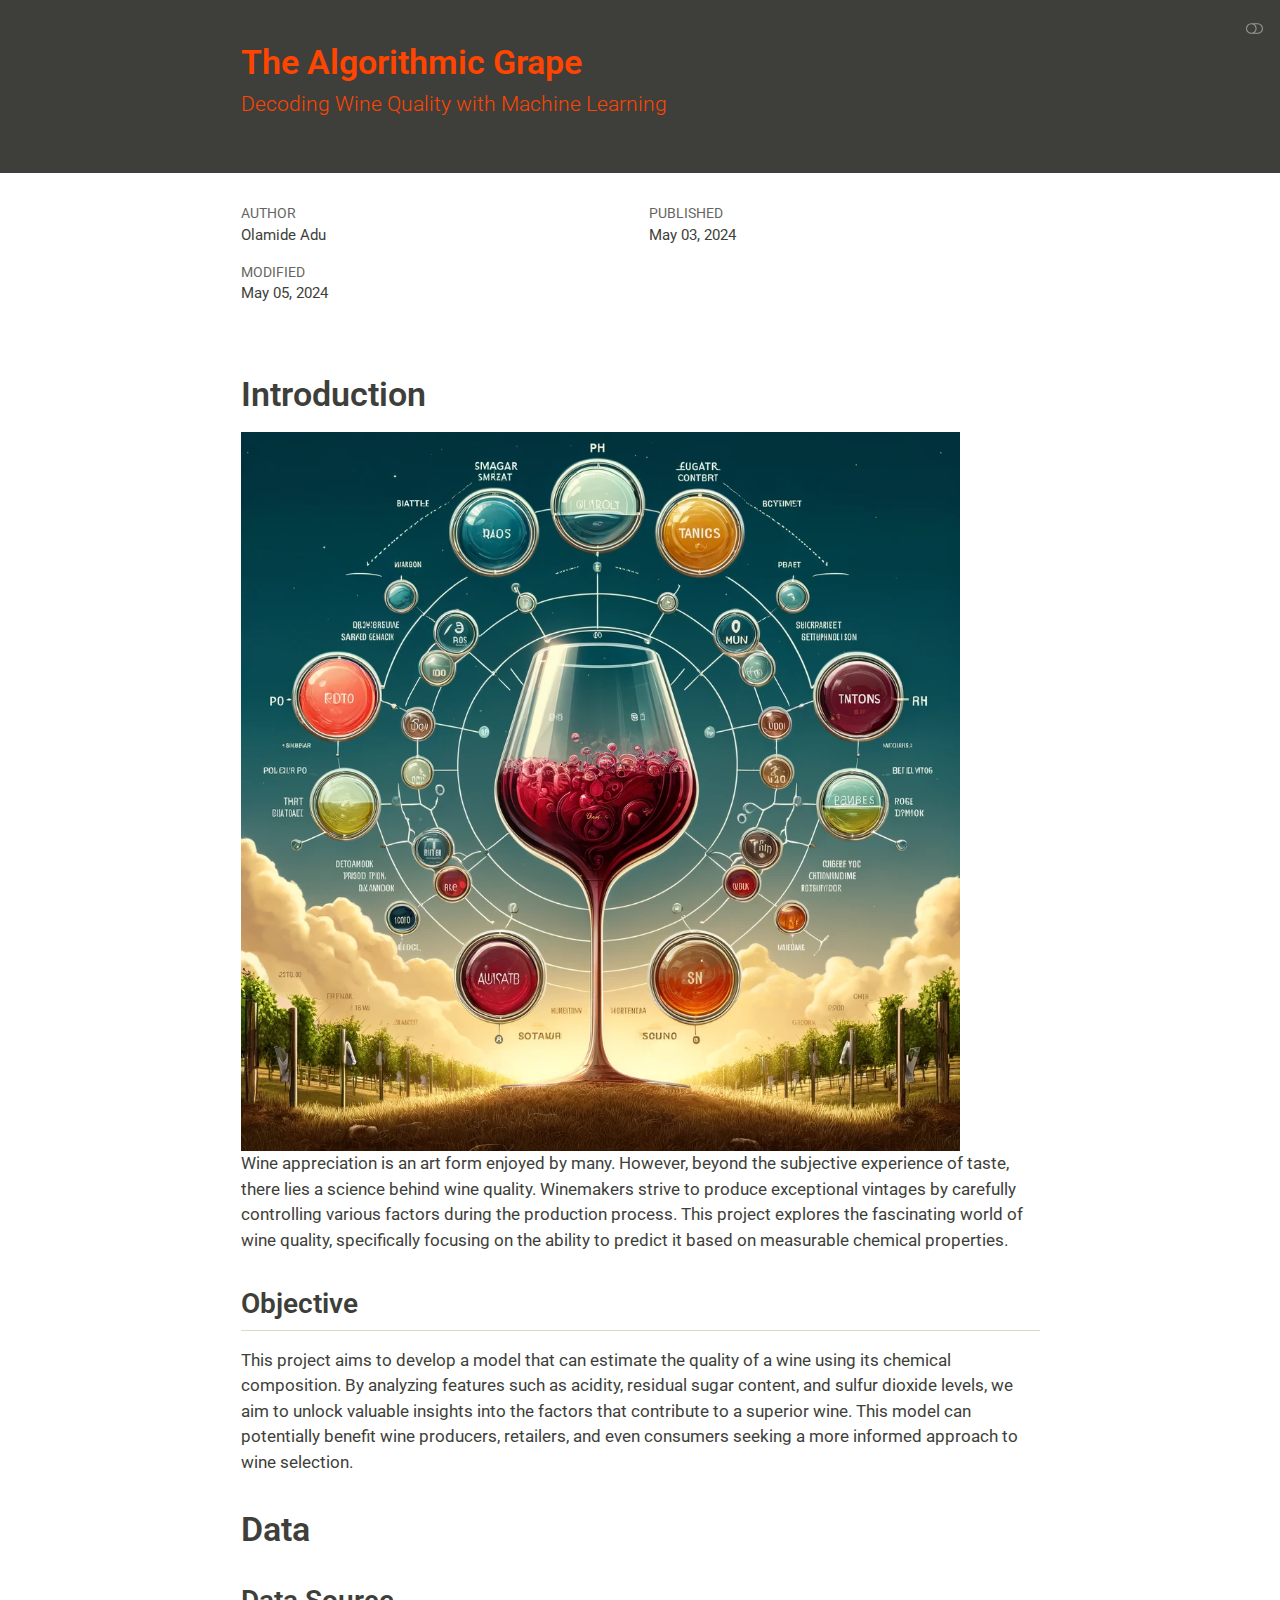
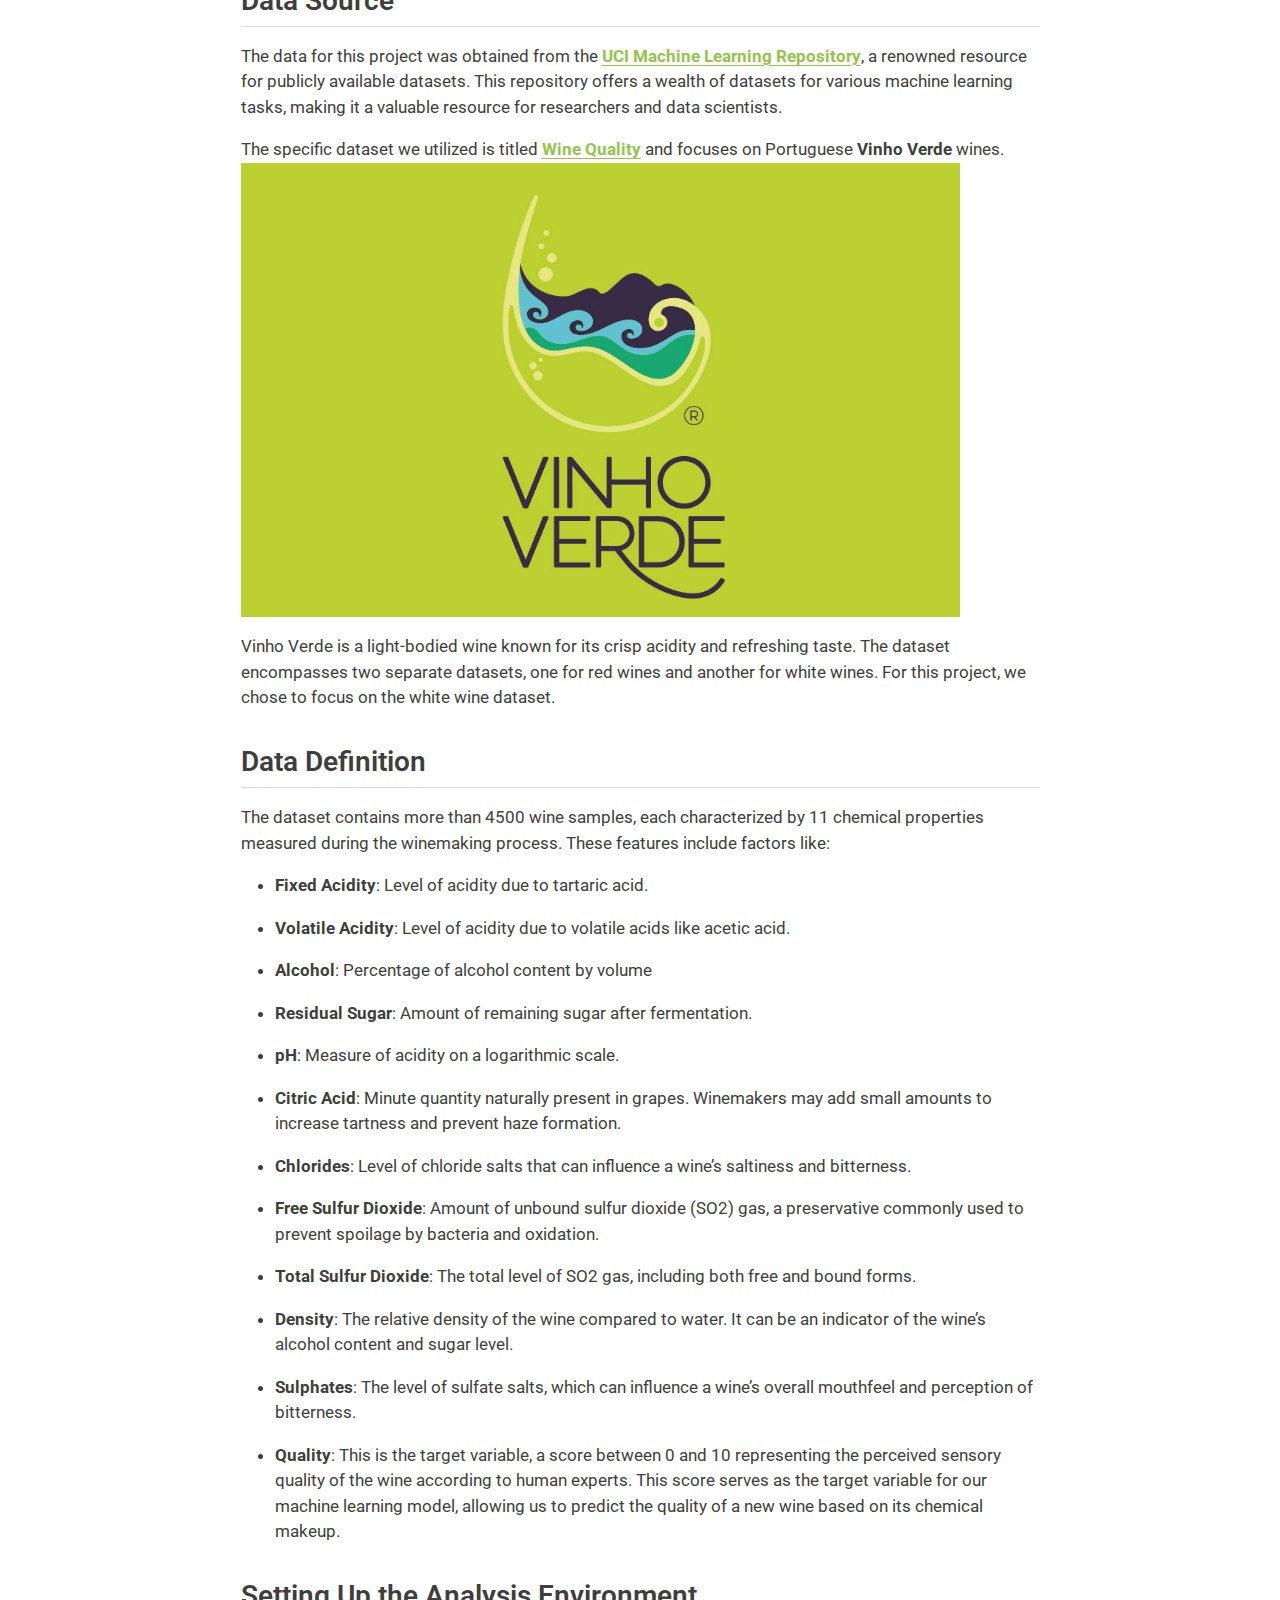
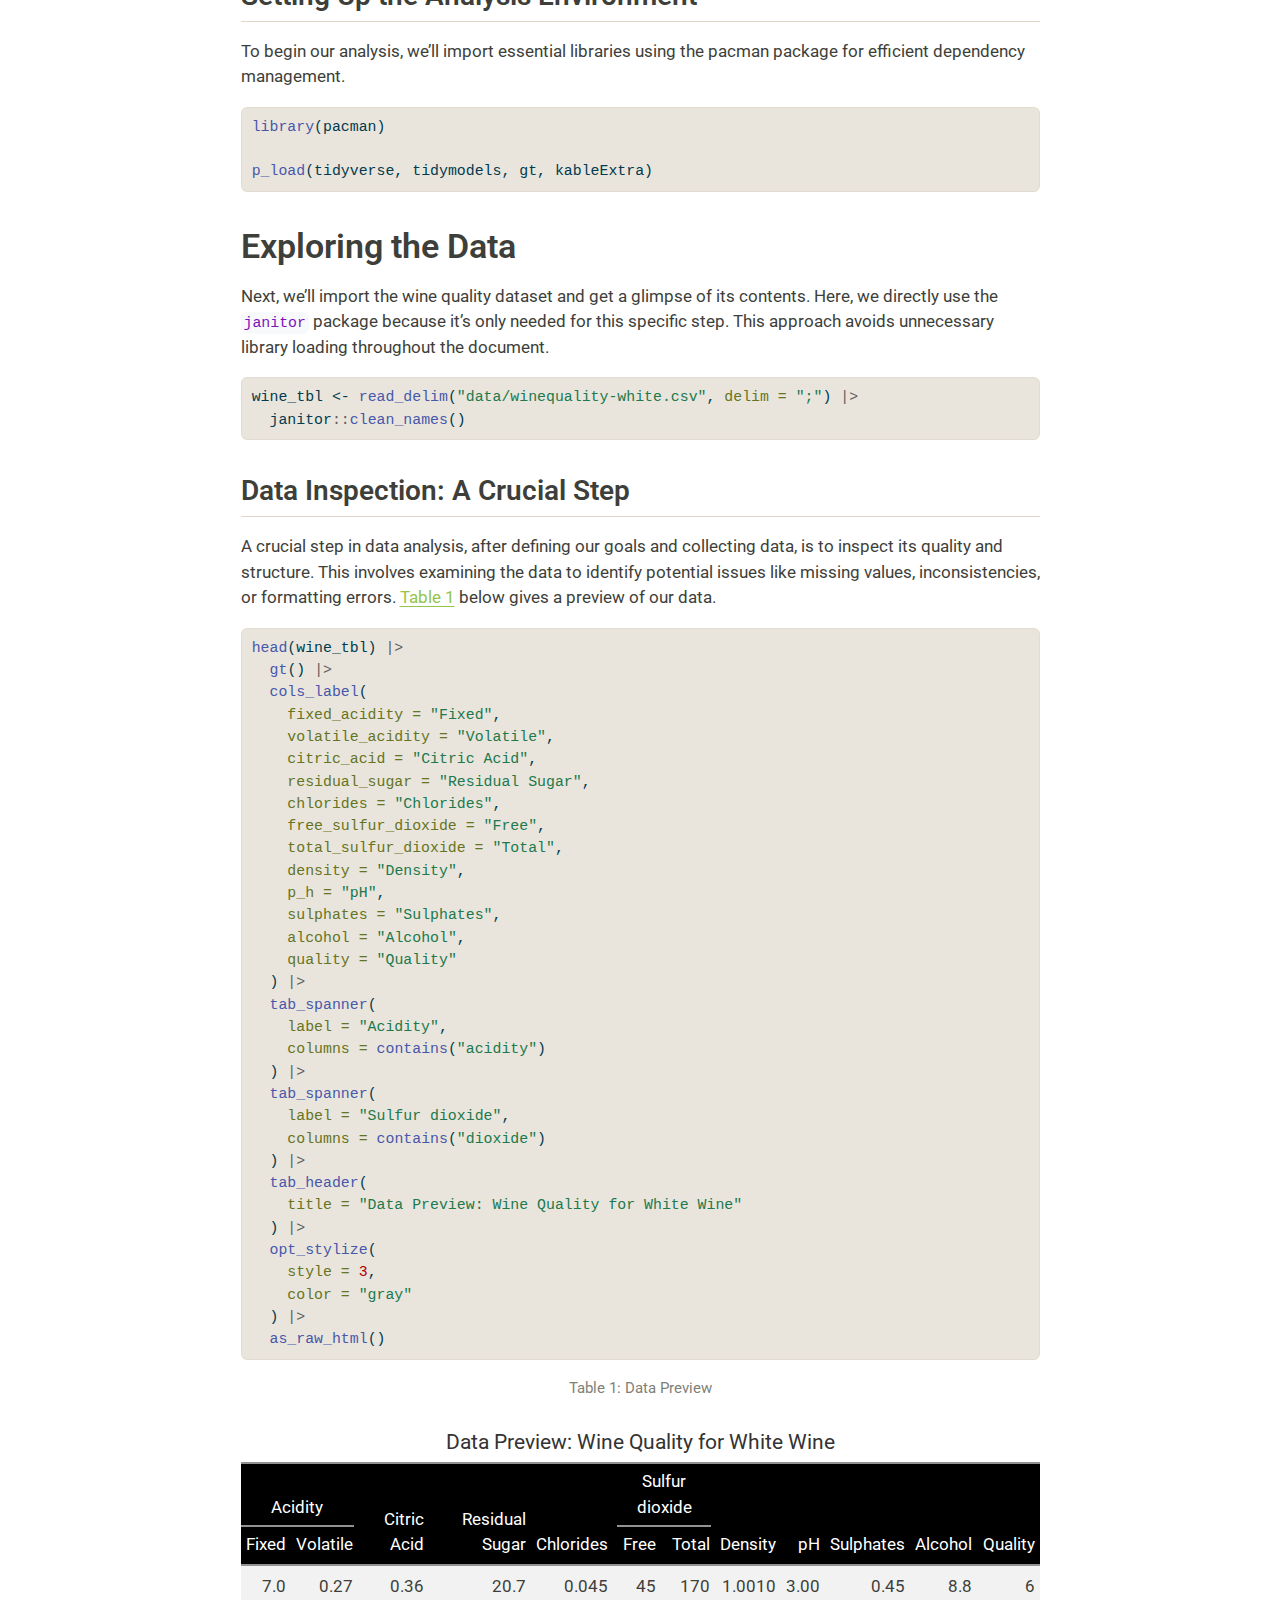
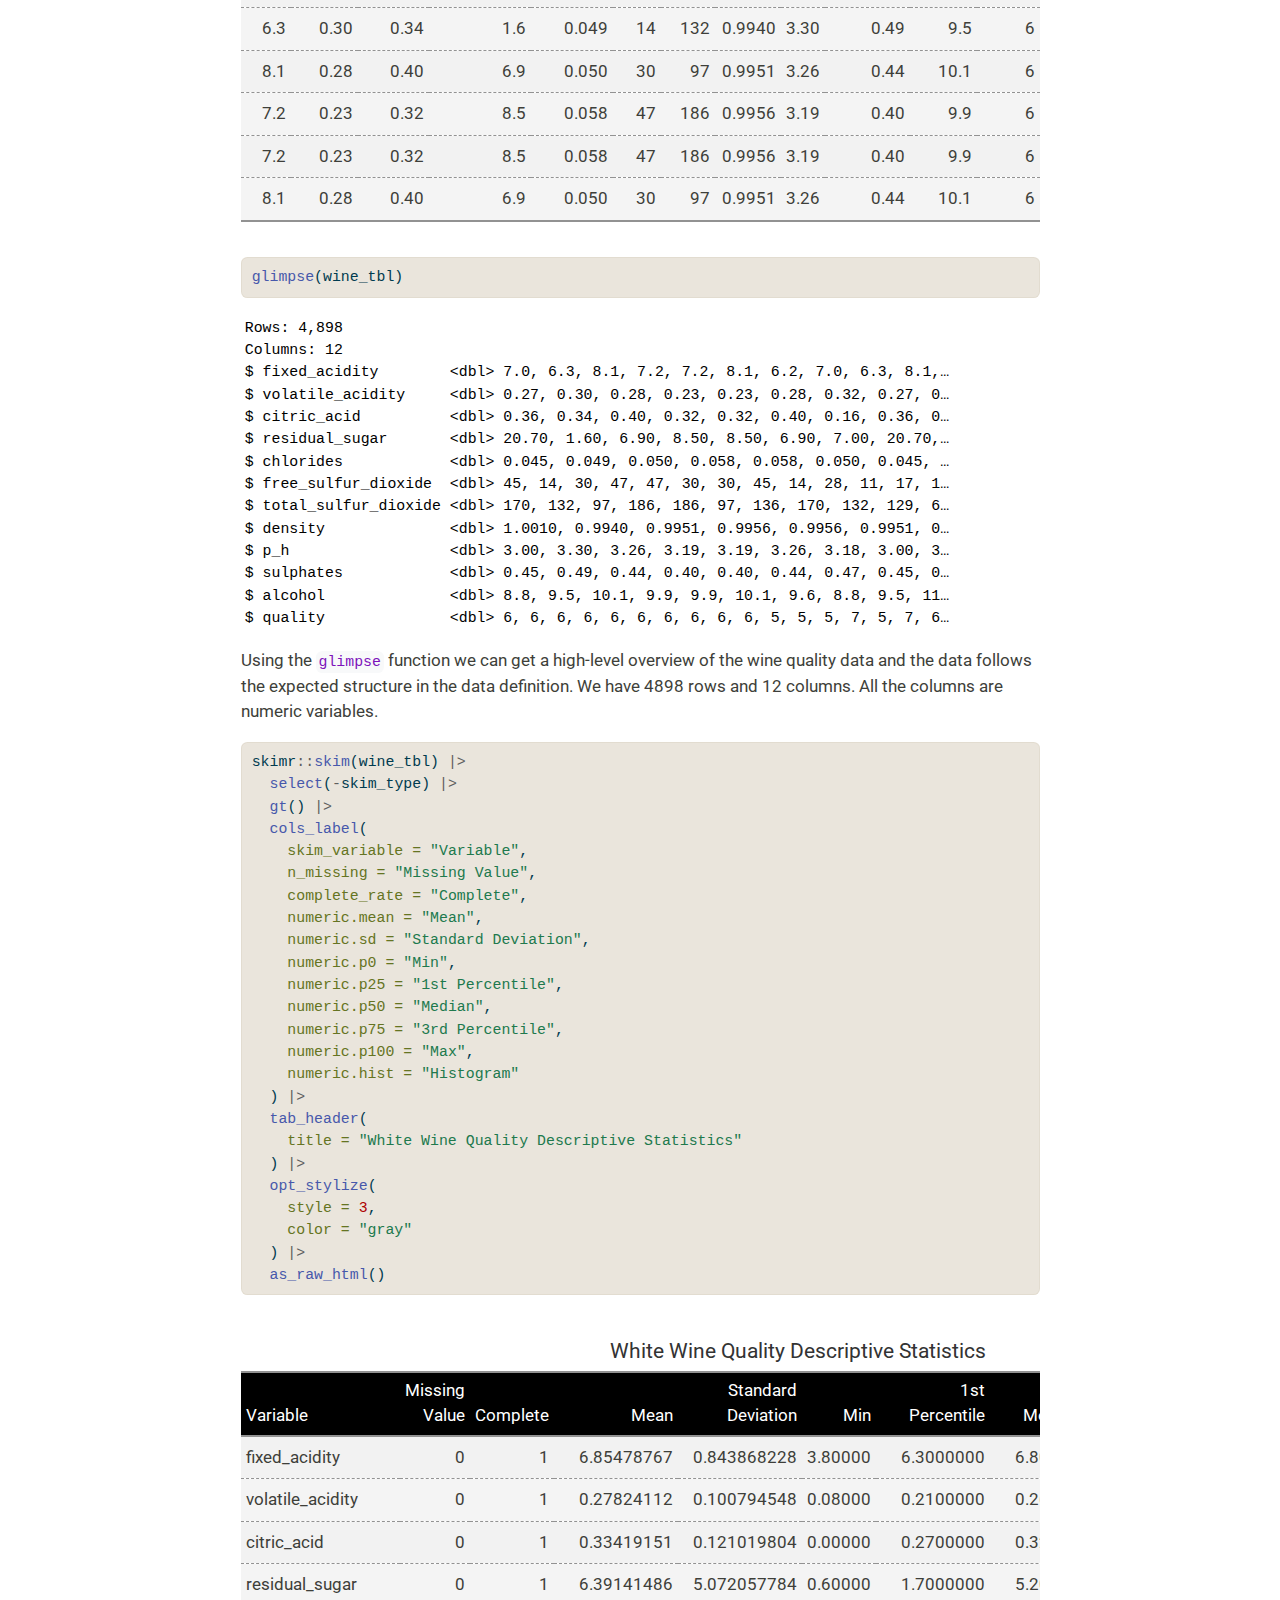
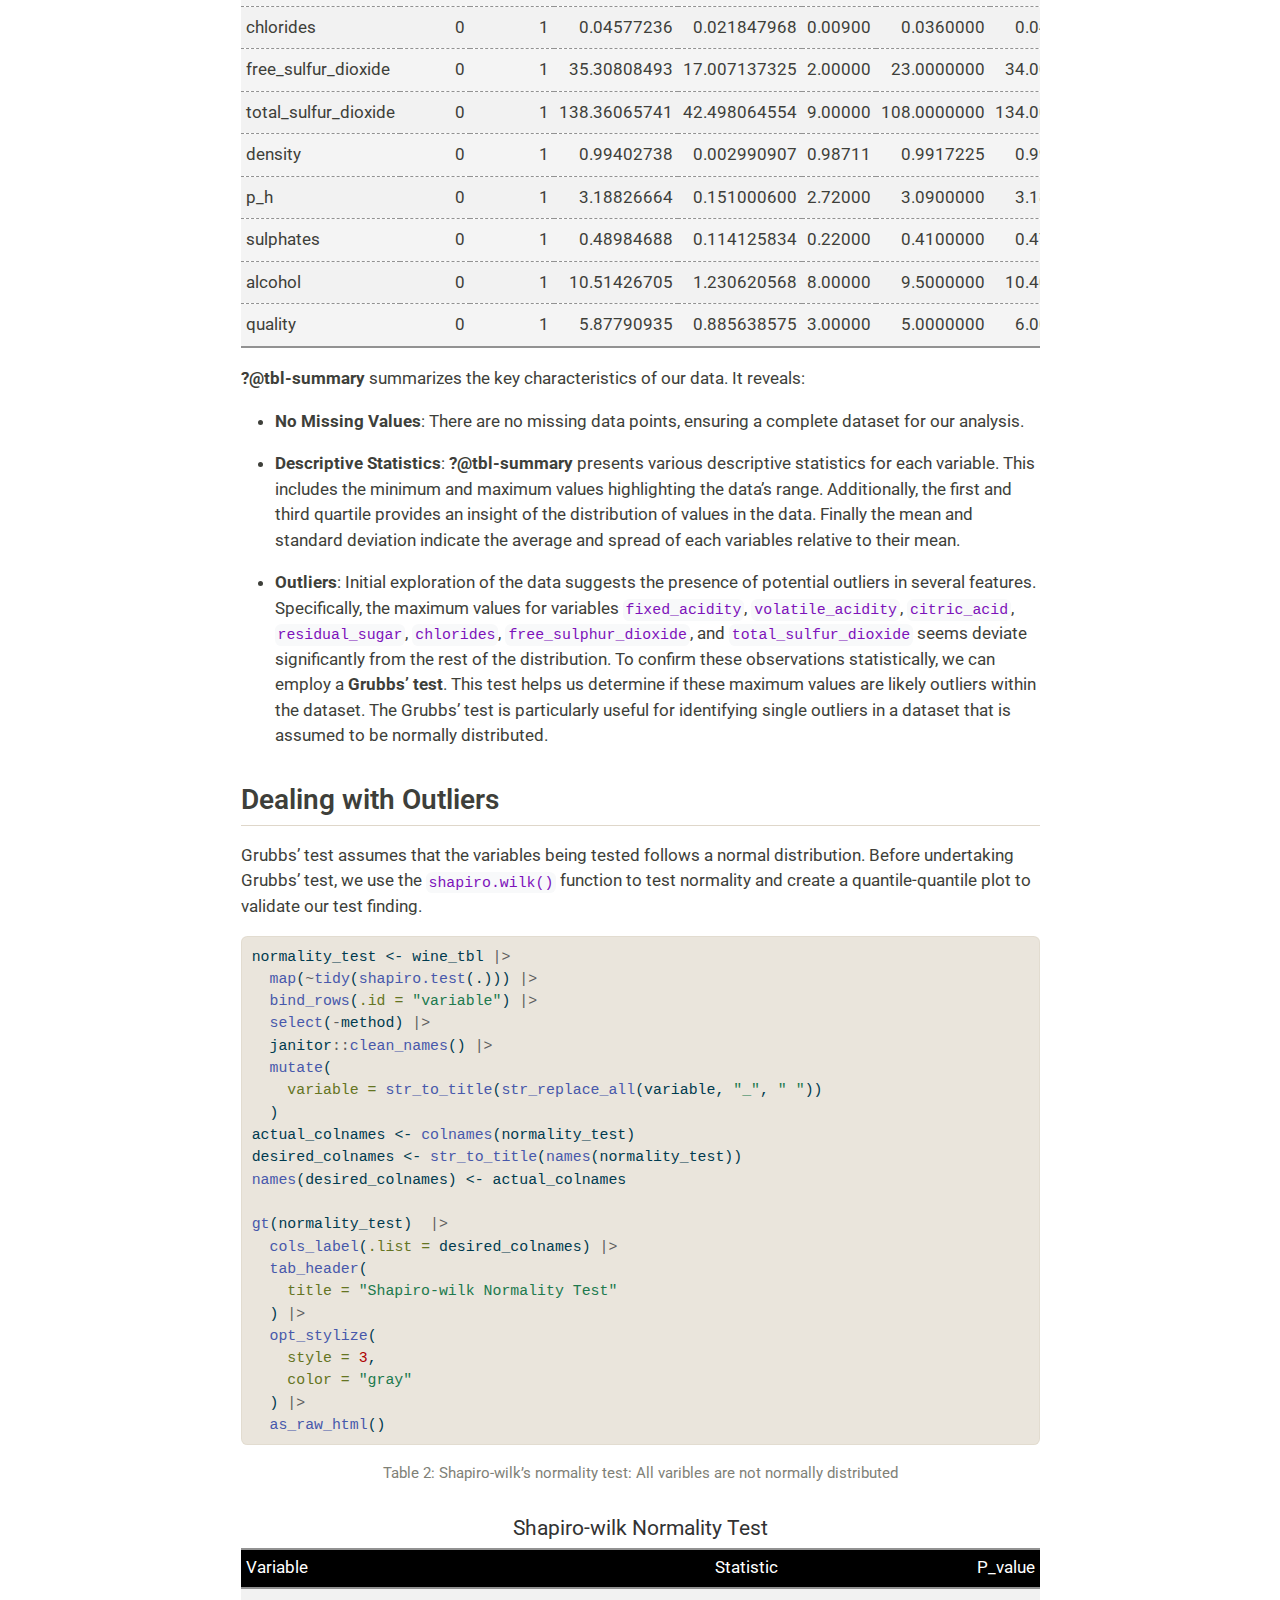
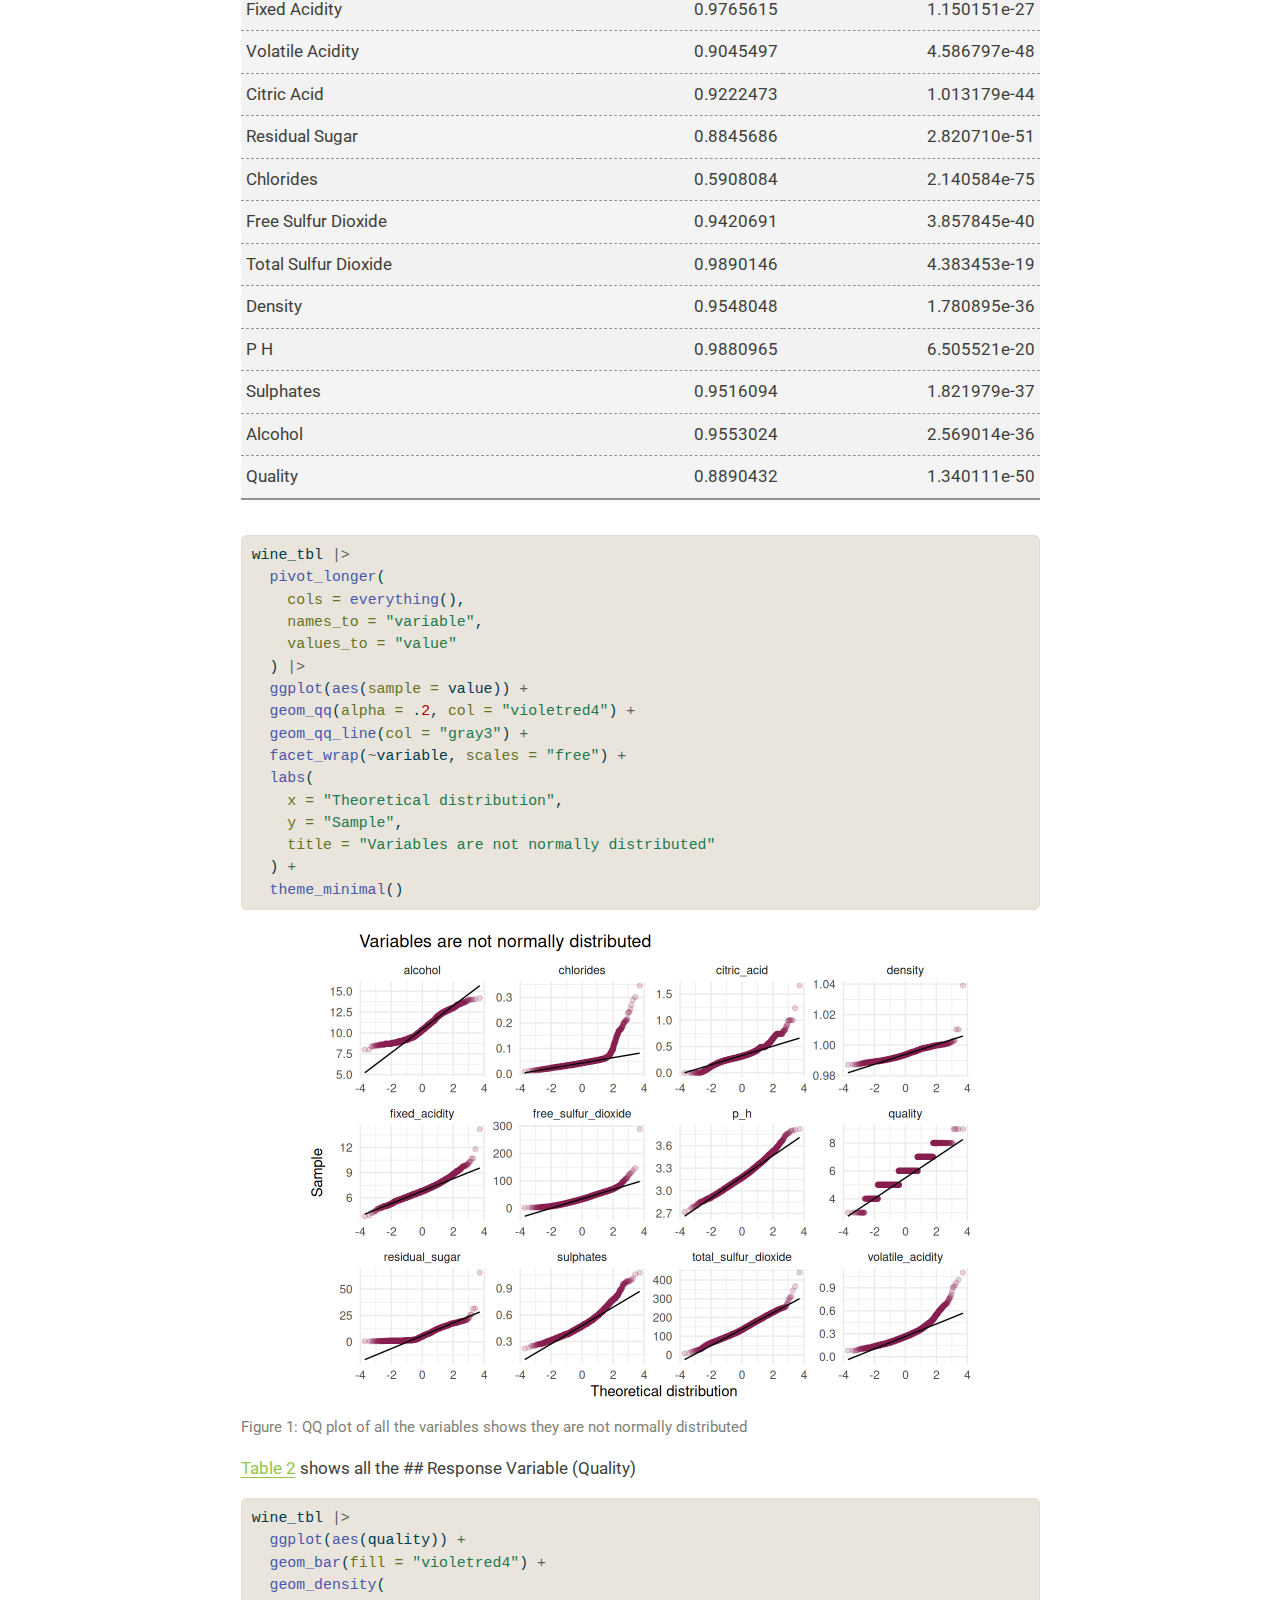
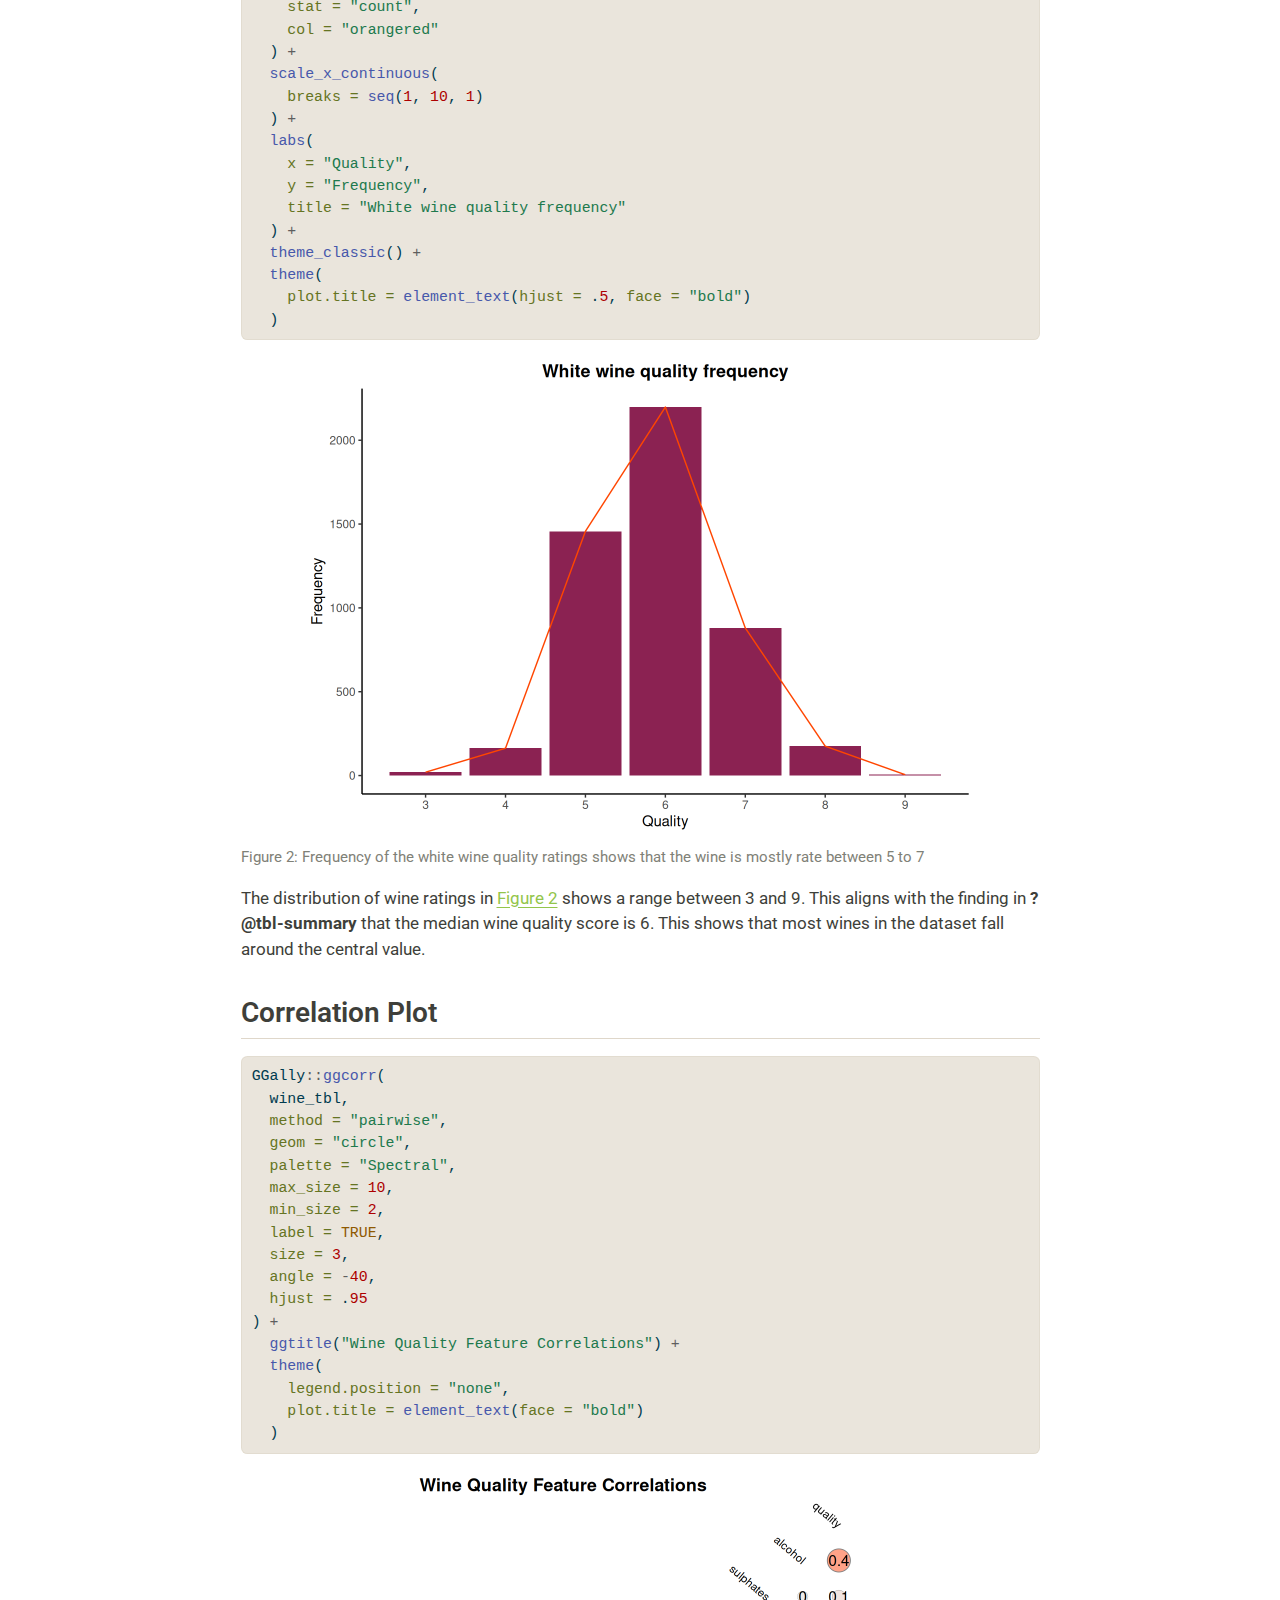
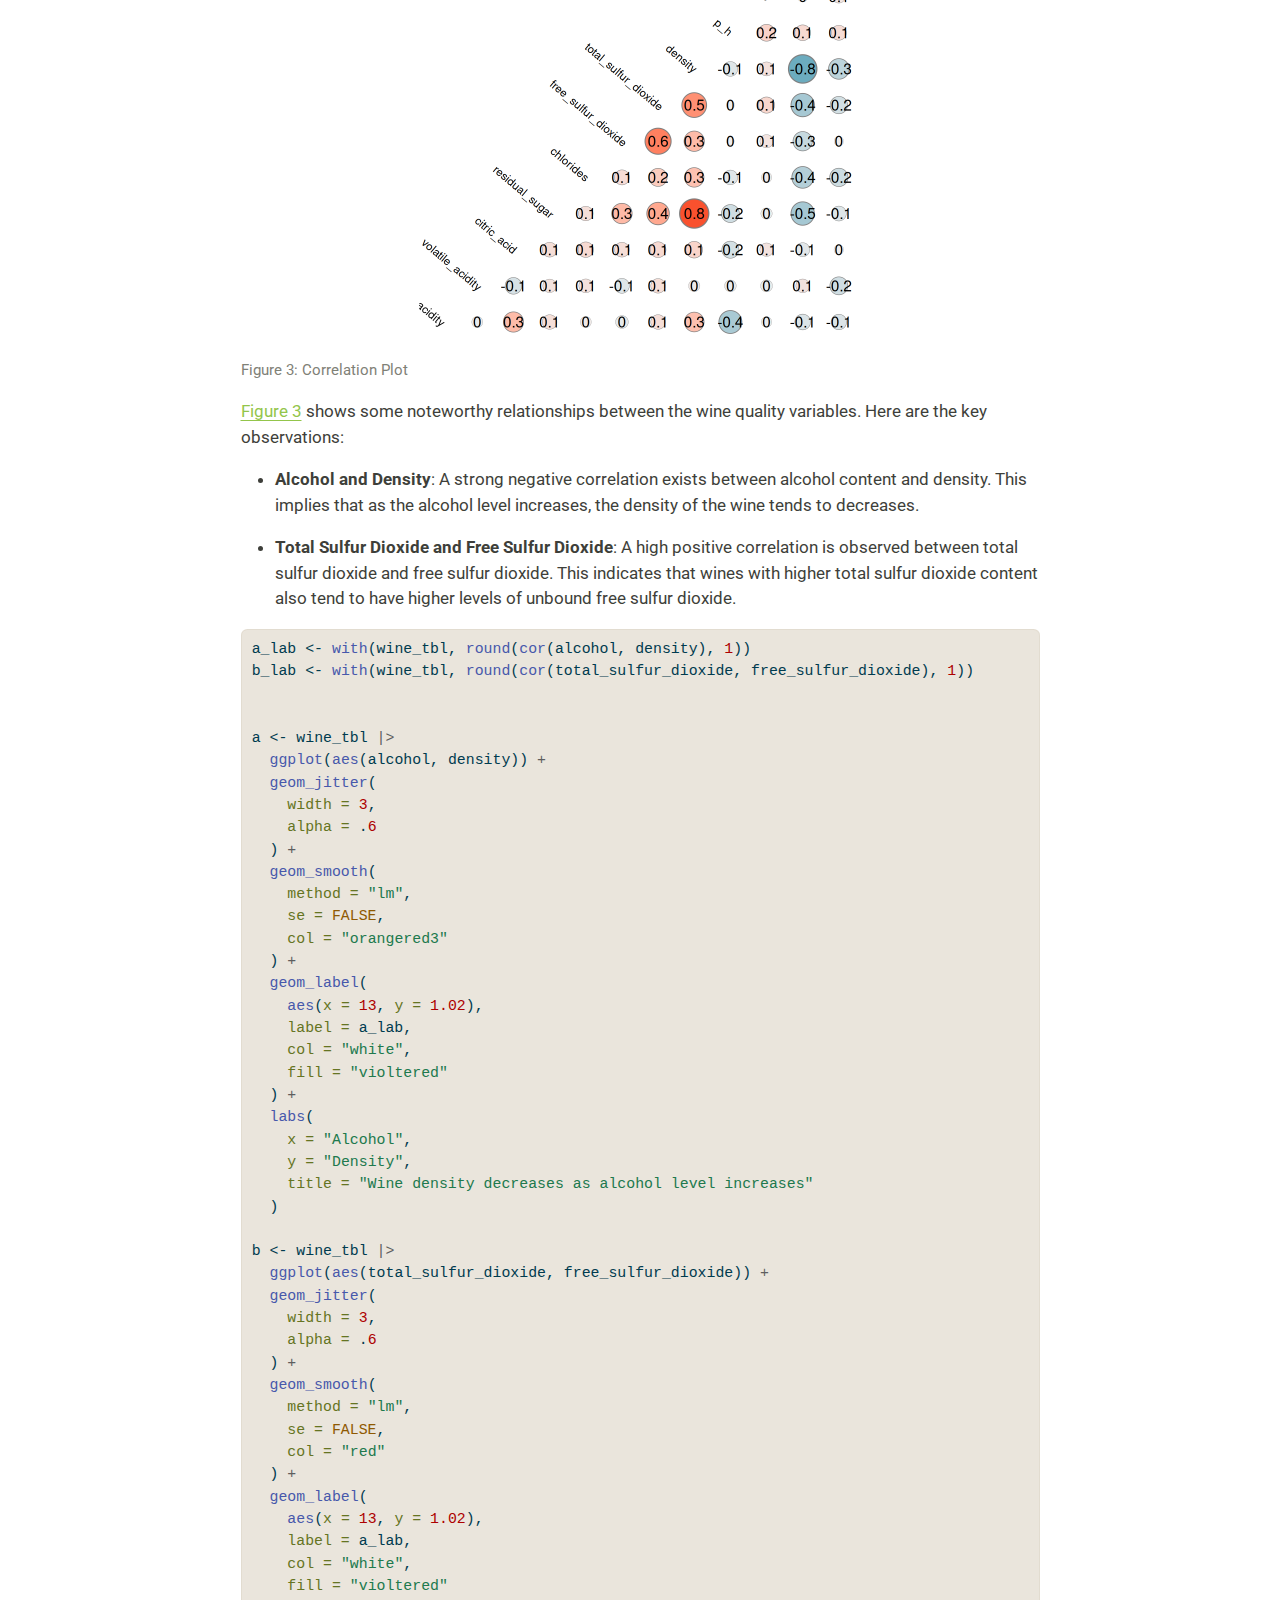
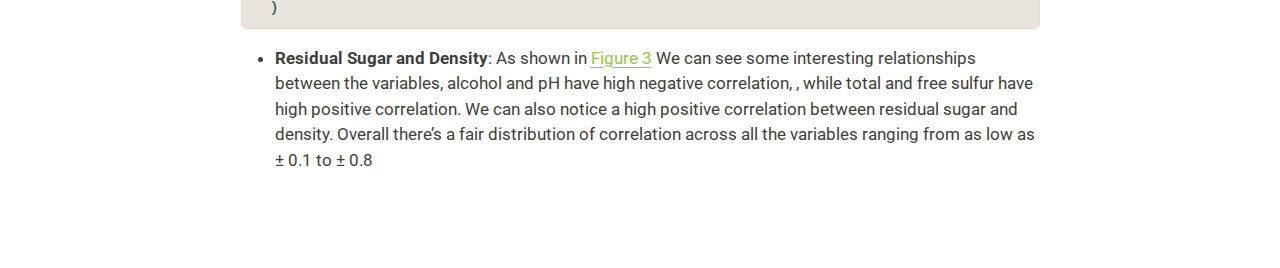
==== commit e5d3ba5e: "outlier detection and normality test being carried out" ====
--- a/wine_quality.html
+++ b/wine_quality.html
@@ -87,6 +87,7 @@
         color: orangered;
       }
 </style>
+<link rel="shortcut icon" href="image/favicon.ico">
 
 
 </head>
@@ -118,6 +119,12 @@
       </div>
     </div>
     
+      <div>
+      <div class="quarto-title-meta-heading">Modified</div>
+      <div class="quarto-title-meta-contents">
+        <p class="date-modified">May 05, 2024</p>
+      </div>
+    </div>
       
     </div>
     
@@ -164,60 +171,702 @@
 <li><p><strong>Quality</strong>: This is the target variable, a score between 0 and 10 representing the perceived sensory quality of the wine according to human experts. This score serves as the target variable for our machine learning model, allowing us to predict the quality of a new wine based on its chemical makeup.</p></li>
 </ul>
 </section>
-<section id="libraries" class="level2">
-<h2 class="anchored" data-anchor-id="libraries">Libraries</h2>
-<p>We need to load the necessary libraries needed for our analysis</p>
+<section id="setting-up-the-analysis-environment" class="level2">
+<h2 class="anchored" data-anchor-id="setting-up-the-analysis-environment">Setting Up the Analysis Environment</h2>
+<p>To begin our analysis, we’ll import essential libraries using the pacman package for efficient dependency management.</p>
 <div class="cell">
 <div class="sourceCode cell-code" id="cb1"><pre class="sourceCode r code-with-copy"><code class="sourceCode r"><span id="cb1-1"><a href="#cb1-1" aria-hidden="true" tabindex="-1"></a><span class="fu">library</span>(pacman)</span>
 <span id="cb1-2"><a href="#cb1-2" aria-hidden="true" tabindex="-1"></a></span>
-<span id="cb1-3"><a href="#cb1-3" aria-hidden="true" tabindex="-1"></a><span class="fu">p_load</span>(tidyverse, tidymodels)</span></code><button title="Copy to Clipboard" class="code-copy-button"><i class="bi"></i></button></pre></div>
+<span id="cb1-3"><a href="#cb1-3" aria-hidden="true" tabindex="-1"></a><span class="fu">p_load</span>(tidyverse, tidymodels, gt, kableExtra)</span></code><button title="Copy to Clipboard" class="code-copy-button"><i class="bi"></i></button></pre></div>
 </div>
 </section>
 </section>
-<section id="exploratory-data-analysis" class="level1">
-<h1>Exploratory Data Analysis</h1>
-<p>We import the data and take a preview of our data. It can be noticed in the code chunk below that the package <code>janitor</code> was not loaded but explicitly called, and that’s because the package is needed once. This will continue for packages that are needed once.</p>
+<section id="exploring-the-data" class="level1">
+<h1>Exploring the Data</h1>
+<p>Next, we’ll import the wine quality dataset and get a glimpse of its contents. Here, we directly use the <code>janitor</code> package because it’s only needed for this specific step. This approach avoids unnecessary library loading throughout the document.</p>
 <div class="cell">
-<div class="sourceCode cell-code" id="cb2"><pre class="sourceCode r code-with-copy"><code class="sourceCode r"><span id="cb2-1"><a href="#cb2-1" aria-hidden="true" tabindex="-1"></a>wine_tbl <span class="ot">&lt;-</span> <span class="fu">read_csv2</span>(<span class="st">"data/winequality-white.csv"</span>) <span class="sc">|&gt;</span> </span>
+<div class="sourceCode cell-code" id="cb2"><pre class="sourceCode r code-with-copy"><code class="sourceCode r"><span id="cb2-1"><a href="#cb2-1" aria-hidden="true" tabindex="-1"></a>wine_tbl <span class="ot">&lt;-</span> <span class="fu">read_delim</span>(<span class="st">"data/winequality-white.csv"</span>, <span class="at">delim =</span> <span class="st">";"</span>) <span class="sc">|&gt;</span> </span>
 <span id="cb2-2"><a href="#cb2-2" aria-hidden="true" tabindex="-1"></a>  janitor<span class="sc">::</span><span class="fu">clean_names</span>()</span></code><button title="Copy to Clipboard" class="code-copy-button"><i class="bi"></i></button></pre></div>
-<div class="cell-output cell-output-stderr">
-<pre><code>ℹ Using "','" as decimal and "'.'" as grouping mark. Use `read_delim()` for more control.</code></pre>
-</div>
-<div class="cell-output cell-output-stderr">
-<pre><code>Rows: 4898 Columns: 12
-── Column specification ────────────────────────────────────────────────────────
-Delimiter: ";"
-chr (6): volatile acidity, citric acid, residual sugar, chlorides, density, ...
-dbl (1): quality
-num (5): fixed acidity, free sulfur dioxide, total sulfur dioxide, pH, alcohol
-
-ℹ Use `spec()` to retrieve the full column specification for this data.
-ℹ Specify the column types or set `show_col_types = FALSE` to quiet this message.</code></pre>
-</div>
-</div>
+</div>
+<section id="data-inspection-a-crucial-step" class="level2">
+<h2 class="anchored" data-anchor-id="data-inspection-a-crucial-step">Data Inspection: A Crucial Step</h2>
+<p>A crucial step in data analysis, after defining our goals and collecting data, is to inspect its quality and structure. This involves examining the data to identify potential issues like missing values, inconsistencies, or formatting errors. <a href="#tbl-data-preview" class="quarto-xref">Table&nbsp;1</a> below gives a preview of our data.</p>
+<div class="cell">
+<div class="sourceCode cell-code" id="cb3"><pre class="sourceCode r code-with-copy"><code class="sourceCode r"><span id="cb3-1"><a href="#cb3-1" aria-hidden="true" tabindex="-1"></a><span class="fu">head</span>(wine_tbl) <span class="sc">|&gt;</span> </span>
+<span id="cb3-2"><a href="#cb3-2" aria-hidden="true" tabindex="-1"></a>  <span class="fu">gt</span>() <span class="sc">|&gt;</span> </span>
+<span id="cb3-3"><a href="#cb3-3" aria-hidden="true" tabindex="-1"></a>  <span class="fu">cols_label</span>(</span>
+<span id="cb3-4"><a href="#cb3-4" aria-hidden="true" tabindex="-1"></a>    <span class="at">fixed_acidity =</span> <span class="st">"Fixed"</span>,</span>
+<span id="cb3-5"><a href="#cb3-5" aria-hidden="true" tabindex="-1"></a>    <span class="at">volatile_acidity =</span> <span class="st">"Volatile"</span>,</span>
+<span id="cb3-6"><a href="#cb3-6" aria-hidden="true" tabindex="-1"></a>    <span class="at">citric_acid =</span> <span class="st">"Citric Acid"</span>,</span>
+<span id="cb3-7"><a href="#cb3-7" aria-hidden="true" tabindex="-1"></a>    <span class="at">residual_sugar =</span> <span class="st">"Residual Sugar"</span>,</span>
+<span id="cb3-8"><a href="#cb3-8" aria-hidden="true" tabindex="-1"></a>    <span class="at">chlorides =</span> <span class="st">"Chlorides"</span>,</span>
+<span id="cb3-9"><a href="#cb3-9" aria-hidden="true" tabindex="-1"></a>    <span class="at">free_sulfur_dioxide =</span> <span class="st">"Free"</span>,</span>
+<span id="cb3-10"><a href="#cb3-10" aria-hidden="true" tabindex="-1"></a>    <span class="at">total_sulfur_dioxide =</span> <span class="st">"Total"</span>,</span>
+<span id="cb3-11"><a href="#cb3-11" aria-hidden="true" tabindex="-1"></a>    <span class="at">density =</span> <span class="st">"Density"</span>,</span>
+<span id="cb3-12"><a href="#cb3-12" aria-hidden="true" tabindex="-1"></a>    <span class="at">p_h =</span> <span class="st">"pH"</span>,</span>
+<span id="cb3-13"><a href="#cb3-13" aria-hidden="true" tabindex="-1"></a>    <span class="at">sulphates =</span> <span class="st">"Sulphates"</span>,</span>
+<span id="cb3-14"><a href="#cb3-14" aria-hidden="true" tabindex="-1"></a>    <span class="at">alcohol =</span> <span class="st">"Alcohol"</span>,</span>
+<span id="cb3-15"><a href="#cb3-15" aria-hidden="true" tabindex="-1"></a>    <span class="at">quality =</span> <span class="st">"Quality"</span></span>
+<span id="cb3-16"><a href="#cb3-16" aria-hidden="true" tabindex="-1"></a>  ) <span class="sc">|&gt;</span> </span>
+<span id="cb3-17"><a href="#cb3-17" aria-hidden="true" tabindex="-1"></a>  <span class="fu">tab_spanner</span>(</span>
+<span id="cb3-18"><a href="#cb3-18" aria-hidden="true" tabindex="-1"></a>    <span class="at">label =</span> <span class="st">"Acidity"</span>,</span>
+<span id="cb3-19"><a href="#cb3-19" aria-hidden="true" tabindex="-1"></a>    <span class="at">columns =</span> <span class="fu">contains</span>(<span class="st">"acidity"</span>)</span>
+<span id="cb3-20"><a href="#cb3-20" aria-hidden="true" tabindex="-1"></a>  ) <span class="sc">|&gt;</span> </span>
+<span id="cb3-21"><a href="#cb3-21" aria-hidden="true" tabindex="-1"></a>  <span class="fu">tab_spanner</span>(</span>
+<span id="cb3-22"><a href="#cb3-22" aria-hidden="true" tabindex="-1"></a>    <span class="at">label =</span> <span class="st">"Sulfur dioxide"</span>,</span>
+<span id="cb3-23"><a href="#cb3-23" aria-hidden="true" tabindex="-1"></a>    <span class="at">columns =</span> <span class="fu">contains</span>(<span class="st">"dioxide"</span>)</span>
+<span id="cb3-24"><a href="#cb3-24" aria-hidden="true" tabindex="-1"></a>  ) <span class="sc">|&gt;</span> </span>
+<span id="cb3-25"><a href="#cb3-25" aria-hidden="true" tabindex="-1"></a>  <span class="fu">tab_header</span>(</span>
+<span id="cb3-26"><a href="#cb3-26" aria-hidden="true" tabindex="-1"></a>    <span class="at">title =</span> <span class="st">"Data Preview: Wine Quality for White Wine"</span></span>
+<span id="cb3-27"><a href="#cb3-27" aria-hidden="true" tabindex="-1"></a>  ) <span class="sc">|&gt;</span> </span>
+<span id="cb3-28"><a href="#cb3-28" aria-hidden="true" tabindex="-1"></a>  <span class="fu">opt_stylize</span>(</span>
+<span id="cb3-29"><a href="#cb3-29" aria-hidden="true" tabindex="-1"></a>    <span class="at">style =</span> <span class="dv">3</span>,</span>
+<span id="cb3-30"><a href="#cb3-30" aria-hidden="true" tabindex="-1"></a>    <span class="at">color =</span> <span class="st">"gray"</span></span>
+<span id="cb3-31"><a href="#cb3-31" aria-hidden="true" tabindex="-1"></a>  ) <span class="sc">|&gt;</span> </span>
+<span id="cb3-32"><a href="#cb3-32" aria-hidden="true" tabindex="-1"></a>  <span class="fu">as_raw_html</span>()</span></code><button title="Copy to Clipboard" class="code-copy-button"><i class="bi"></i></button></pre></div>
 <div id="tbl-data-preview" class="cell quarto-float anchored">
 <figure class="quarto-float quarto-float-tbl figure">
 <figcaption class="quarto-float-caption-top quarto-float-caption quarto-float-tbl" id="tbl-data-preview-caption-0ceaefa1-69ba-4598-a22c-09a6ac19f8ca">
 Table&nbsp;1: Data Preview
 </figcaption>
 <div aria-describedby="tbl-data-preview-caption-0ceaefa1-69ba-4598-a22c-09a6ac19f8ca">
-<div class="sourceCode cell-code" id="cb5"><pre class="sourceCode r code-with-copy"><code class="sourceCode r"><span id="cb5-1"><a href="#cb5-1" aria-hidden="true" tabindex="-1"></a><span class="fu">head</span>(wine_tbl)</span></code><button title="Copy to Clipboard" class="code-copy-button"><i class="bi"></i></button></pre></div>
+<div class="cell-output-display">
+<div>
+<div id="tkoyobbtej" style="padding-left:0px;padding-right:0px;padding-top:10px;padding-bottom:10px;overflow-x:auto;overflow-y:auto;width:auto;height:auto;">
+  
+  
+<table class="gt_table do-not-create-environment cell table table-sm table-striped small" data-quarto-postprocess="true" data-quarto-disable-processing="false" data-quarto-bootstrap="false" data-bgcolor="#FFFFFF">
+<thead style="border-style: none;">
+<tr class="header gt_heading" style="border-style: none; background-color: #FFFFFF; text-align: center; border-bottom-color: #FFFFFF; border-left-style: none; border-left-width: 1px; border-left-color: #D3D3D3; border-right-style: none; border-right-width: 1px; border-right-color: #D3D3D3;" data-bgcolor="#FFFFFF" data-align="center">
+<th colspan="12" class="gt_heading gt_title gt_font_normal gt_bottom_border" style="text-align: center; border-style: none; color: #333333; font-size: 125%; padding-top: 4px; padding-bottom: 4px; padding-left: 5px; padding-right: 5px; background-color: #FFFFFF; border-left-style: none; border-left-width: 1px; border-left-color: #D3D3D3; border-right-style: none; border-right-width: 1px; border-right-color: #D3D3D3; border-bottom-style: solid; border-bottom-width: 2px; border-bottom-color: #929292; font-weight: normal;" data-bgcolor="#FFFFFF">Data Preview: Wine Quality for White Wine</th>
+</tr>
+<tr class="odd gt_col_headings gt_spanner_row" style="border-style: none; border-top-style: solid; border-top-width: 2px; border-top-color: #929292; border-bottom-width: 2px; border-bottom-color: #929292; border-left-style: none; border-left-width: 1px; border-left-color: #D3D3D3; border-right-style: none; border-right-width: 1px; border-right-color: #D3D3D3; border-bottom-style: hidden;">
+<th colspan="2" id="Acidity" class="gt_center gt_columns_top_border gt_column_spanner_outer" data-quarto-table-cell-role="th" scope="colgroup" style="text-align: center; border-style: none; color: #FFFFFF; background-color: #000000; font-size: 100%; font-weight: normal; text-transform: inherit; padding-top: 0; padding-bottom: 0; padding-right: 4px; padding-left: 0;" data-bgcolor="#000000"><span class="gt_column_spanner" style="border-bottom-style: solid; border-bottom-width: 2px; border-bottom-color: #929292; vertical-align: bottom; padding-top: 5px; padding-bottom: 5px; overflow-x: hidden; display: inline-block; width: 100%;">Acidity</span></th>
+<th rowspan="2" id="Citric Acid" class="gt_col_heading gt_columns_bottom_border gt_right" data-quarto-table-cell-role="th" scope="col" style="text-align: right; border-style: none; color: #FFFFFF; background-color: #000000; font-size: 100%; font-weight: normal; text-transform: inherit; border-left-style: none; border-left-width: 1px; border-left-color: #D3D3D3; border-right-style: none; border-right-width: 1px; border-right-color: #D3D3D3; vertical-align: bottom; padding-top: 5px; padding-bottom: 6px; padding-left: 5px; padding-right: 5px; overflow-x: hidden; font-variant-numeric: tabular-nums;" data-bgcolor="#000000" data-valign="bottom">Citric Acid</th>
+<th rowspan="2" id="Residual Sugar" class="gt_col_heading gt_columns_bottom_border gt_right" data-quarto-table-cell-role="th" scope="col" style="text-align: right; border-style: none; color: #FFFFFF; background-color: #000000; font-size: 100%; font-weight: normal; text-transform: inherit; border-left-style: none; border-left-width: 1px; border-left-color: #D3D3D3; border-right-style: none; border-right-width: 1px; border-right-color: #D3D3D3; vertical-align: bottom; padding-top: 5px; padding-bottom: 6px; padding-left: 5px; padding-right: 5px; overflow-x: hidden; font-variant-numeric: tabular-nums;" data-bgcolor="#000000" data-valign="bottom">Residual Sugar</th>
+<th rowspan="2" id="Chlorides" class="gt_col_heading gt_columns_bottom_border gt_right" data-quarto-table-cell-role="th" scope="col" style="text-align: right; border-style: none; color: #FFFFFF; background-color: #000000; font-size: 100%; font-weight: normal; text-transform: inherit; border-left-style: none; border-left-width: 1px; border-left-color: #D3D3D3; border-right-style: none; border-right-width: 1px; border-right-color: #D3D3D3; vertical-align: bottom; padding-top: 5px; padding-bottom: 6px; padding-left: 5px; padding-right: 5px; overflow-x: hidden; font-variant-numeric: tabular-nums;" data-bgcolor="#000000" data-valign="bottom">Chlorides</th>
+<th colspan="2" id="Sulfur dioxide" class="gt_center gt_columns_top_border gt_column_spanner_outer" data-quarto-table-cell-role="th" scope="colgroup" style="text-align: center; border-style: none; color: #FFFFFF; background-color: #000000; font-size: 100%; font-weight: normal; text-transform: inherit; padding-top: 0; padding-bottom: 0; padding-left: 4px; padding-right: 4px;" data-bgcolor="#000000"><span class="gt_column_spanner" style="border-bottom-style: solid; border-bottom-width: 2px; border-bottom-color: #929292; vertical-align: bottom; padding-top: 5px; padding-bottom: 5px; overflow-x: hidden; display: inline-block; width: 100%;">Sulfur dioxide</span></th>
+<th rowspan="2" id="Density" class="gt_col_heading gt_columns_bottom_border gt_right" data-quarto-table-cell-role="th" scope="col" style="text-align: right; border-style: none; color: #FFFFFF; background-color: #000000; font-size: 100%; font-weight: normal; text-transform: inherit; border-left-style: none; border-left-width: 1px; border-left-color: #D3D3D3; border-right-style: none; border-right-width: 1px; border-right-color: #D3D3D3; vertical-align: bottom; padding-top: 5px; padding-bottom: 6px; padding-left: 5px; padding-right: 5px; overflow-x: hidden; font-variant-numeric: tabular-nums;" data-bgcolor="#000000" data-valign="bottom">Density</th>
+<th rowspan="2" id="pH" class="gt_col_heading gt_columns_bottom_border gt_right" data-quarto-table-cell-role="th" scope="col" style="text-align: right; border-style: none; color: #FFFFFF; background-color: #000000; font-size: 100%; font-weight: normal; text-transform: inherit; border-left-style: none; border-left-width: 1px; border-left-color: #D3D3D3; border-right-style: none; border-right-width: 1px; border-right-color: #D3D3D3; vertical-align: bottom; padding-top: 5px; padding-bottom: 6px; padding-left: 5px; padding-right: 5px; overflow-x: hidden; font-variant-numeric: tabular-nums;" data-bgcolor="#000000" data-valign="bottom">pH</th>
+<th rowspan="2" id="Sulphates" class="gt_col_heading gt_columns_bottom_border gt_right" data-quarto-table-cell-role="th" scope="col" style="text-align: right; border-style: none; color: #FFFFFF; background-color: #000000; font-size: 100%; font-weight: normal; text-transform: inherit; border-left-style: none; border-left-width: 1px; border-left-color: #D3D3D3; border-right-style: none; border-right-width: 1px; border-right-color: #D3D3D3; vertical-align: bottom; padding-top: 5px; padding-bottom: 6px; padding-left: 5px; padding-right: 5px; overflow-x: hidden; font-variant-numeric: tabular-nums;" data-bgcolor="#000000" data-valign="bottom">Sulphates</th>
+<th rowspan="2" id="Alcohol" class="gt_col_heading gt_columns_bottom_border gt_right" data-quarto-table-cell-role="th" scope="col" style="text-align: right; border-style: none; color: #FFFFFF; background-color: #000000; font-size: 100%; font-weight: normal; text-transform: inherit; border-left-style: none; border-left-width: 1px; border-left-color: #D3D3D3; border-right-style: none; border-right-width: 1px; border-right-color: #D3D3D3; vertical-align: bottom; padding-top: 5px; padding-bottom: 6px; padding-left: 5px; padding-right: 5px; overflow-x: hidden; font-variant-numeric: tabular-nums;" data-bgcolor="#000000" data-valign="bottom">Alcohol</th>
+<th rowspan="2" id="Quality" class="gt_col_heading gt_columns_bottom_border gt_right" data-quarto-table-cell-role="th" scope="col" style="text-align: right; border-style: none; color: #FFFFFF; background-color: #000000; font-size: 100%; font-weight: normal; text-transform: inherit; border-left-style: none; border-left-width: 1px; border-left-color: #D3D3D3; border-right-style: none; border-right-width: 1px; border-right-color: #D3D3D3; vertical-align: bottom; padding-top: 5px; padding-bottom: 6px; padding-left: 5px; padding-right: 5px; overflow-x: hidden; font-variant-numeric: tabular-nums;" data-bgcolor="#000000" data-valign="bottom">Quality</th>
+</tr>
+<tr class="header gt_col_headings" style="border-style: none; border-top-style: solid; border-top-width: 2px; border-top-color: #929292; border-bottom-style: solid; border-bottom-width: 2px; border-bottom-color: #929292; border-left-style: none; border-left-width: 1px; border-left-color: #D3D3D3; border-right-style: none; border-right-width: 1px; border-right-color: #D3D3D3;">
+<th id="Fixed" class="gt_col_heading gt_columns_bottom_border gt_right" data-quarto-table-cell-role="th" scope="col" style="text-align: right; border-style: none; color: #FFFFFF; background-color: #000000; font-size: 100%; font-weight: normal; text-transform: inherit; border-left-style: none; border-left-width: 1px; border-left-color: #D3D3D3; border-right-style: none; border-right-width: 1px; border-right-color: #D3D3D3; vertical-align: bottom; padding-top: 5px; padding-bottom: 6px; padding-left: 5px; padding-right: 5px; overflow-x: hidden; font-variant-numeric: tabular-nums;" data-bgcolor="#000000" data-valign="bottom">Fixed</th>
+<th id="Volatile" class="gt_col_heading gt_columns_bottom_border gt_right" data-quarto-table-cell-role="th" scope="col" style="text-align: right; border-style: none; color: #FFFFFF; background-color: #000000; font-size: 100%; font-weight: normal; text-transform: inherit; border-left-style: none; border-left-width: 1px; border-left-color: #D3D3D3; border-right-style: none; border-right-width: 1px; border-right-color: #D3D3D3; vertical-align: bottom; padding-top: 5px; padding-bottom: 6px; padding-left: 5px; padding-right: 5px; overflow-x: hidden; font-variant-numeric: tabular-nums;" data-bgcolor="#000000" data-valign="bottom">Volatile</th>
+<th id="Free" class="gt_col_heading gt_columns_bottom_border gt_right" data-quarto-table-cell-role="th" scope="col" style="text-align: right; border-style: none; color: #FFFFFF; background-color: #000000; font-size: 100%; font-weight: normal; text-transform: inherit; border-left-style: none; border-left-width: 1px; border-left-color: #D3D3D3; border-right-style: none; border-right-width: 1px; border-right-color: #D3D3D3; vertical-align: bottom; padding-top: 5px; padding-bottom: 6px; padding-left: 5px; padding-right: 5px; overflow-x: hidden; font-variant-numeric: tabular-nums;" data-bgcolor="#000000" data-valign="bottom">Free</th>
+<th id="Total" class="gt_col_heading gt_columns_bottom_border gt_right" data-quarto-table-cell-role="th" scope="col" style="text-align: right; border-style: none; color: #FFFFFF; background-color: #000000; font-size: 100%; font-weight: normal; text-transform: inherit; border-left-style: none; border-left-width: 1px; border-left-color: #D3D3D3; border-right-style: none; border-right-width: 1px; border-right-color: #D3D3D3; vertical-align: bottom; padding-top: 5px; padding-bottom: 6px; padding-left: 5px; padding-right: 5px; overflow-x: hidden; font-variant-numeric: tabular-nums;" data-bgcolor="#000000" data-valign="bottom">Total</th>
+</tr>
+</thead>
+<tbody class="gt_table_body" style="border-style: none; border-top-style: solid; border-top-width: 2px; border-top-color: #929292; border-bottom-style: solid; border-bottom-width: 2px; border-bottom-color: #929292;">
+<tr class="odd" style="border-style: none;">
+<td class="gt_row gt_right" headers="fixed_acidity" style="text-align: right; border-style: none; padding-top: 8px; padding-bottom: 8px; padding-left: 5px; padding-right: 5px; margin: 10px; border-top-style: dashed; border-top-width: 1px; border-top-color: #929292; border-left-style: none; border-left-width: 1px; border-left-color: #929292; border-right-style: none; border-right-width: 1px; border-right-color: #929292; vertical-align: middle; overflow-x: hidden; font-variant-numeric: tabular-nums;" data-valign="middle">7.0</td>
+<td class="gt_row gt_right" headers="volatile_acidity" style="text-align: right; border-style: none; padding-top: 8px; padding-bottom: 8px; padding-left: 5px; padding-right: 5px; margin: 10px; border-top-style: dashed; border-top-width: 1px; border-top-color: #929292; border-left-style: none; border-left-width: 1px; border-left-color: #929292; border-right-style: none; border-right-width: 1px; border-right-color: #929292; vertical-align: middle; overflow-x: hidden; font-variant-numeric: tabular-nums;" data-valign="middle">0.27</td>
+<td class="gt_row gt_right" headers="citric_acid" style="text-align: right; border-style: none; padding-top: 8px; padding-bottom: 8px; padding-left: 5px; padding-right: 5px; margin: 10px; border-top-style: dashed; border-top-width: 1px; border-top-color: #929292; border-left-style: none; border-left-width: 1px; border-left-color: #929292; border-right-style: none; border-right-width: 1px; border-right-color: #929292; vertical-align: middle; overflow-x: hidden; font-variant-numeric: tabular-nums;" data-valign="middle">0.36</td>
+<td class="gt_row gt_right" headers="residual_sugar" style="text-align: right; border-style: none; padding-top: 8px; padding-bottom: 8px; padding-left: 5px; padding-right: 5px; margin: 10px; border-top-style: dashed; border-top-width: 1px; border-top-color: #929292; border-left-style: none; border-left-width: 1px; border-left-color: #929292; border-right-style: none; border-right-width: 1px; border-right-color: #929292; vertical-align: middle; overflow-x: hidden; font-variant-numeric: tabular-nums;" data-valign="middle">20.7</td>
+<td class="gt_row gt_right" headers="chlorides" style="text-align: right; border-style: none; padding-top: 8px; padding-bottom: 8px; padding-left: 5px; padding-right: 5px; margin: 10px; border-top-style: dashed; border-top-width: 1px; border-top-color: #929292; border-left-style: none; border-left-width: 1px; border-left-color: #929292; border-right-style: none; border-right-width: 1px; border-right-color: #929292; vertical-align: middle; overflow-x: hidden; font-variant-numeric: tabular-nums;" data-valign="middle">0.045</td>
+<td class="gt_row gt_right" headers="free_sulfur_dioxide" style="text-align: right; border-style: none; padding-top: 8px; padding-bottom: 8px; padding-left: 5px; padding-right: 5px; margin: 10px; border-top-style: dashed; border-top-width: 1px; border-top-color: #929292; border-left-style: none; border-left-width: 1px; border-left-color: #929292; border-right-style: none; border-right-width: 1px; border-right-color: #929292; vertical-align: middle; overflow-x: hidden; font-variant-numeric: tabular-nums;" data-valign="middle">45</td>
+<td class="gt_row gt_right" headers="total_sulfur_dioxide" style="text-align: right; border-style: none; padding-top: 8px; padding-bottom: 8px; padding-left: 5px; padding-right: 5px; margin: 10px; border-top-style: dashed; border-top-width: 1px; border-top-color: #929292; border-left-style: none; border-left-width: 1px; border-left-color: #929292; border-right-style: none; border-right-width: 1px; border-right-color: #929292; vertical-align: middle; overflow-x: hidden; font-variant-numeric: tabular-nums;" data-valign="middle">170</td>
+<td class="gt_row gt_right" headers="density" style="text-align: right; border-style: none; padding-top: 8px; padding-bottom: 8px; padding-left: 5px; padding-right: 5px; margin: 10px; border-top-style: dashed; border-top-width: 1px; border-top-color: #929292; border-left-style: none; border-left-width: 1px; border-left-color: #929292; border-right-style: none; border-right-width: 1px; border-right-color: #929292; vertical-align: middle; overflow-x: hidden; font-variant-numeric: tabular-nums;" data-valign="middle">1.0010</td>
+<td class="gt_row gt_right" headers="p_h" style="text-align: right; border-style: none; padding-top: 8px; padding-bottom: 8px; padding-left: 5px; padding-right: 5px; margin: 10px; border-top-style: dashed; border-top-width: 1px; border-top-color: #929292; border-left-style: none; border-left-width: 1px; border-left-color: #929292; border-right-style: none; border-right-width: 1px; border-right-color: #929292; vertical-align: middle; overflow-x: hidden; font-variant-numeric: tabular-nums;" data-valign="middle">3.00</td>
+<td class="gt_row gt_right" headers="sulphates" style="text-align: right; border-style: none; padding-top: 8px; padding-bottom: 8px; padding-left: 5px; padding-right: 5px; margin: 10px; border-top-style: dashed; border-top-width: 1px; border-top-color: #929292; border-left-style: none; border-left-width: 1px; border-left-color: #929292; border-right-style: none; border-right-width: 1px; border-right-color: #929292; vertical-align: middle; overflow-x: hidden; font-variant-numeric: tabular-nums;" data-valign="middle">0.45</td>
+<td class="gt_row gt_right" headers="alcohol" style="text-align: right; border-style: none; padding-top: 8px; padding-bottom: 8px; padding-left: 5px; padding-right: 5px; margin: 10px; border-top-style: dashed; border-top-width: 1px; border-top-color: #929292; border-left-style: none; border-left-width: 1px; border-left-color: #929292; border-right-style: none; border-right-width: 1px; border-right-color: #929292; vertical-align: middle; overflow-x: hidden; font-variant-numeric: tabular-nums;" data-valign="middle">8.8</td>
+<td class="gt_row gt_right" headers="quality" style="text-align: right; border-style: none; padding-top: 8px; padding-bottom: 8px; padding-left: 5px; padding-right: 5px; margin: 10px; border-top-style: dashed; border-top-width: 1px; border-top-color: #929292; border-left-style: none; border-left-width: 1px; border-left-color: #929292; border-right-style: none; border-right-width: 1px; border-right-color: #929292; vertical-align: middle; overflow-x: hidden; font-variant-numeric: tabular-nums;" data-valign="middle">6</td>
+</tr>
+<tr class="even" style="border-style: none;">
+<td class="gt_row gt_right gt_striped" headers="fixed_acidity" style="text-align: right; border-style: none; padding-top: 8px; padding-bottom: 8px; padding-left: 5px; padding-right: 5px; margin: 10px; border-top-style: dashed; border-top-width: 1px; border-top-color: #929292; border-left-style: none; border-left-width: 1px; border-left-color: #929292; border-right-style: none; border-right-width: 1px; border-right-color: #929292; vertical-align: middle; overflow-x: hidden; background-color: #F4F4F4; font-variant-numeric: tabular-nums;" data-valign="middle" data-bgcolor="#F4F4F4">6.3</td>
+<td class="gt_row gt_right gt_striped" headers="volatile_acidity" style="text-align: right; border-style: none; padding-top: 8px; padding-bottom: 8px; padding-left: 5px; padding-right: 5px; margin: 10px; border-top-style: dashed; border-top-width: 1px; border-top-color: #929292; border-left-style: none; border-left-width: 1px; border-left-color: #929292; border-right-style: none; border-right-width: 1px; border-right-color: #929292; vertical-align: middle; overflow-x: hidden; background-color: #F4F4F4; font-variant-numeric: tabular-nums;" data-valign="middle" data-bgcolor="#F4F4F4">0.30</td>
+<td class="gt_row gt_right gt_striped" headers="citric_acid" style="text-align: right; border-style: none; padding-top: 8px; padding-bottom: 8px; padding-left: 5px; padding-right: 5px; margin: 10px; border-top-style: dashed; border-top-width: 1px; border-top-color: #929292; border-left-style: none; border-left-width: 1px; border-left-color: #929292; border-right-style: none; border-right-width: 1px; border-right-color: #929292; vertical-align: middle; overflow-x: hidden; background-color: #F4F4F4; font-variant-numeric: tabular-nums;" data-valign="middle" data-bgcolor="#F4F4F4">0.34</td>
+<td class="gt_row gt_right gt_striped" headers="residual_sugar" style="text-align: right; border-style: none; padding-top: 8px; padding-bottom: 8px; padding-left: 5px; padding-right: 5px; margin: 10px; border-top-style: dashed; border-top-width: 1px; border-top-color: #929292; border-left-style: none; border-left-width: 1px; border-left-color: #929292; border-right-style: none; border-right-width: 1px; border-right-color: #929292; vertical-align: middle; overflow-x: hidden; background-color: #F4F4F4; font-variant-numeric: tabular-nums;" data-valign="middle" data-bgcolor="#F4F4F4">1.6</td>
+<td class="gt_row gt_right gt_striped" headers="chlorides" style="text-align: right; border-style: none; padding-top: 8px; padding-bottom: 8px; padding-left: 5px; padding-right: 5px; margin: 10px; border-top-style: dashed; border-top-width: 1px; border-top-color: #929292; border-left-style: none; border-left-width: 1px; border-left-color: #929292; border-right-style: none; border-right-width: 1px; border-right-color: #929292; vertical-align: middle; overflow-x: hidden; background-color: #F4F4F4; font-variant-numeric: tabular-nums;" data-valign="middle" data-bgcolor="#F4F4F4">0.049</td>
+<td class="gt_row gt_right gt_striped" headers="free_sulfur_dioxide" style="text-align: right; border-style: none; padding-top: 8px; padding-bottom: 8px; padding-left: 5px; padding-right: 5px; margin: 10px; border-top-style: dashed; border-top-width: 1px; border-top-color: #929292; border-left-style: none; border-left-width: 1px; border-left-color: #929292; border-right-style: none; border-right-width: 1px; border-right-color: #929292; vertical-align: middle; overflow-x: hidden; background-color: #F4F4F4; font-variant-numeric: tabular-nums;" data-valign="middle" data-bgcolor="#F4F4F4">14</td>
+<td class="gt_row gt_right gt_striped" headers="total_sulfur_dioxide" style="text-align: right; border-style: none; padding-top: 8px; padding-bottom: 8px; padding-left: 5px; padding-right: 5px; margin: 10px; border-top-style: dashed; border-top-width: 1px; border-top-color: #929292; border-left-style: none; border-left-width: 1px; border-left-color: #929292; border-right-style: none; border-right-width: 1px; border-right-color: #929292; vertical-align: middle; overflow-x: hidden; background-color: #F4F4F4; font-variant-numeric: tabular-nums;" data-valign="middle" data-bgcolor="#F4F4F4">132</td>
+<td class="gt_row gt_right gt_striped" headers="density" style="text-align: right; border-style: none; padding-top: 8px; padding-bottom: 8px; padding-left: 5px; padding-right: 5px; margin: 10px; border-top-style: dashed; border-top-width: 1px; border-top-color: #929292; border-left-style: none; border-left-width: 1px; border-left-color: #929292; border-right-style: none; border-right-width: 1px; border-right-color: #929292; vertical-align: middle; overflow-x: hidden; background-color: #F4F4F4; font-variant-numeric: tabular-nums;" data-valign="middle" data-bgcolor="#F4F4F4">0.9940</td>
+<td class="gt_row gt_right gt_striped" headers="p_h" style="text-align: right; border-style: none; padding-top: 8px; padding-bottom: 8px; padding-left: 5px; padding-right: 5px; margin: 10px; border-top-style: dashed; border-top-width: 1px; border-top-color: #929292; border-left-style: none; border-left-width: 1px; border-left-color: #929292; border-right-style: none; border-right-width: 1px; border-right-color: #929292; vertical-align: middle; overflow-x: hidden; background-color: #F4F4F4; font-variant-numeric: tabular-nums;" data-valign="middle" data-bgcolor="#F4F4F4">3.30</td>
+<td class="gt_row gt_right gt_striped" headers="sulphates" style="text-align: right; border-style: none; padding-top: 8px; padding-bottom: 8px; padding-left: 5px; padding-right: 5px; margin: 10px; border-top-style: dashed; border-top-width: 1px; border-top-color: #929292; border-left-style: none; border-left-width: 1px; border-left-color: #929292; border-right-style: none; border-right-width: 1px; border-right-color: #929292; vertical-align: middle; overflow-x: hidden; background-color: #F4F4F4; font-variant-numeric: tabular-nums;" data-valign="middle" data-bgcolor="#F4F4F4">0.49</td>
+<td class="gt_row gt_right gt_striped" headers="alcohol" style="text-align: right; border-style: none; padding-top: 8px; padding-bottom: 8px; padding-left: 5px; padding-right: 5px; margin: 10px; border-top-style: dashed; border-top-width: 1px; border-top-color: #929292; border-left-style: none; border-left-width: 1px; border-left-color: #929292; border-right-style: none; border-right-width: 1px; border-right-color: #929292; vertical-align: middle; overflow-x: hidden; background-color: #F4F4F4; font-variant-numeric: tabular-nums;" data-valign="middle" data-bgcolor="#F4F4F4">9.5</td>
+<td class="gt_row gt_right gt_striped" headers="quality" style="text-align: right; border-style: none; padding-top: 8px; padding-bottom: 8px; padding-left: 5px; padding-right: 5px; margin: 10px; border-top-style: dashed; border-top-width: 1px; border-top-color: #929292; border-left-style: none; border-left-width: 1px; border-left-color: #929292; border-right-style: none; border-right-width: 1px; border-right-color: #929292; vertical-align: middle; overflow-x: hidden; background-color: #F4F4F4; font-variant-numeric: tabular-nums;" data-valign="middle" data-bgcolor="#F4F4F4">6</td>
+</tr>
+<tr class="odd" style="border-style: none;">
+<td class="gt_row gt_right" headers="fixed_acidity" style="text-align: right; border-style: none; padding-top: 8px; padding-bottom: 8px; padding-left: 5px; padding-right: 5px; margin: 10px; border-top-style: dashed; border-top-width: 1px; border-top-color: #929292; border-left-style: none; border-left-width: 1px; border-left-color: #929292; border-right-style: none; border-right-width: 1px; border-right-color: #929292; vertical-align: middle; overflow-x: hidden; font-variant-numeric: tabular-nums;" data-valign="middle">8.1</td>
+<td class="gt_row gt_right" headers="volatile_acidity" style="text-align: right; border-style: none; padding-top: 8px; padding-bottom: 8px; padding-left: 5px; padding-right: 5px; margin: 10px; border-top-style: dashed; border-top-width: 1px; border-top-color: #929292; border-left-style: none; border-left-width: 1px; border-left-color: #929292; border-right-style: none; border-right-width: 1px; border-right-color: #929292; vertical-align: middle; overflow-x: hidden; font-variant-numeric: tabular-nums;" data-valign="middle">0.28</td>
+<td class="gt_row gt_right" headers="citric_acid" style="text-align: right; border-style: none; padding-top: 8px; padding-bottom: 8px; padding-left: 5px; padding-right: 5px; margin: 10px; border-top-style: dashed; border-top-width: 1px; border-top-color: #929292; border-left-style: none; border-left-width: 1px; border-left-color: #929292; border-right-style: none; border-right-width: 1px; border-right-color: #929292; vertical-align: middle; overflow-x: hidden; font-variant-numeric: tabular-nums;" data-valign="middle">0.40</td>
+<td class="gt_row gt_right" headers="residual_sugar" style="text-align: right; border-style: none; padding-top: 8px; padding-bottom: 8px; padding-left: 5px; padding-right: 5px; margin: 10px; border-top-style: dashed; border-top-width: 1px; border-top-color: #929292; border-left-style: none; border-left-width: 1px; border-left-color: #929292; border-right-style: none; border-right-width: 1px; border-right-color: #929292; vertical-align: middle; overflow-x: hidden; font-variant-numeric: tabular-nums;" data-valign="middle">6.9</td>
+<td class="gt_row gt_right" headers="chlorides" style="text-align: right; border-style: none; padding-top: 8px; padding-bottom: 8px; padding-left: 5px; padding-right: 5px; margin: 10px; border-top-style: dashed; border-top-width: 1px; border-top-color: #929292; border-left-style: none; border-left-width: 1px; border-left-color: #929292; border-right-style: none; border-right-width: 1px; border-right-color: #929292; vertical-align: middle; overflow-x: hidden; font-variant-numeric: tabular-nums;" data-valign="middle">0.050</td>
+<td class="gt_row gt_right" headers="free_sulfur_dioxide" style="text-align: right; border-style: none; padding-top: 8px; padding-bottom: 8px; padding-left: 5px; padding-right: 5px; margin: 10px; border-top-style: dashed; border-top-width: 1px; border-top-color: #929292; border-left-style: none; border-left-width: 1px; border-left-color: #929292; border-right-style: none; border-right-width: 1px; border-right-color: #929292; vertical-align: middle; overflow-x: hidden; font-variant-numeric: tabular-nums;" data-valign="middle">30</td>
+<td class="gt_row gt_right" headers="total_sulfur_dioxide" style="text-align: right; border-style: none; padding-top: 8px; padding-bottom: 8px; padding-left: 5px; padding-right: 5px; margin: 10px; border-top-style: dashed; border-top-width: 1px; border-top-color: #929292; border-left-style: none; border-left-width: 1px; border-left-color: #929292; border-right-style: none; border-right-width: 1px; border-right-color: #929292; vertical-align: middle; overflow-x: hidden; font-variant-numeric: tabular-nums;" data-valign="middle">97</td>
+<td class="gt_row gt_right" headers="density" style="text-align: right; border-style: none; padding-top: 8px; padding-bottom: 8px; padding-left: 5px; padding-right: 5px; margin: 10px; border-top-style: dashed; border-top-width: 1px; border-top-color: #929292; border-left-style: none; border-left-width: 1px; border-left-color: #929292; border-right-style: none; border-right-width: 1px; border-right-color: #929292; vertical-align: middle; overflow-x: hidden; font-variant-numeric: tabular-nums;" data-valign="middle">0.9951</td>
+<td class="gt_row gt_right" headers="p_h" style="text-align: right; border-style: none; padding-top: 8px; padding-bottom: 8px; padding-left: 5px; padding-right: 5px; margin: 10px; border-top-style: dashed; border-top-width: 1px; border-top-color: #929292; border-left-style: none; border-left-width: 1px; border-left-color: #929292; border-right-style: none; border-right-width: 1px; border-right-color: #929292; vertical-align: middle; overflow-x: hidden; font-variant-numeric: tabular-nums;" data-valign="middle">3.26</td>
+<td class="gt_row gt_right" headers="sulphates" style="text-align: right; border-style: none; padding-top: 8px; padding-bottom: 8px; padding-left: 5px; padding-right: 5px; margin: 10px; border-top-style: dashed; border-top-width: 1px; border-top-color: #929292; border-left-style: none; border-left-width: 1px; border-left-color: #929292; border-right-style: none; border-right-width: 1px; border-right-color: #929292; vertical-align: middle; overflow-x: hidden; font-variant-numeric: tabular-nums;" data-valign="middle">0.44</td>
+<td class="gt_row gt_right" headers="alcohol" style="text-align: right; border-style: none; padding-top: 8px; padding-bottom: 8px; padding-left: 5px; padding-right: 5px; margin: 10px; border-top-style: dashed; border-top-width: 1px; border-top-color: #929292; border-left-style: none; border-left-width: 1px; border-left-color: #929292; border-right-style: none; border-right-width: 1px; border-right-color: #929292; vertical-align: middle; overflow-x: hidden; font-variant-numeric: tabular-nums;" data-valign="middle">10.1</td>
+<td class="gt_row gt_right" headers="quality" style="text-align: right; border-style: none; padding-top: 8px; padding-bottom: 8px; padding-left: 5px; padding-right: 5px; margin: 10px; border-top-style: dashed; border-top-width: 1px; border-top-color: #929292; border-left-style: none; border-left-width: 1px; border-left-color: #929292; border-right-style: none; border-right-width: 1px; border-right-color: #929292; vertical-align: middle; overflow-x: hidden; font-variant-numeric: tabular-nums;" data-valign="middle">6</td>
+</tr>
+<tr class="even" style="border-style: none;">
+<td class="gt_row gt_right gt_striped" headers="fixed_acidity" style="text-align: right; border-style: none; padding-top: 8px; padding-bottom: 8px; padding-left: 5px; padding-right: 5px; margin: 10px; border-top-style: dashed; border-top-width: 1px; border-top-color: #929292; border-left-style: none; border-left-width: 1px; border-left-color: #929292; border-right-style: none; border-right-width: 1px; border-right-color: #929292; vertical-align: middle; overflow-x: hidden; background-color: #F4F4F4; font-variant-numeric: tabular-nums;" data-valign="middle" data-bgcolor="#F4F4F4">7.2</td>
+<td class="gt_row gt_right gt_striped" headers="volatile_acidity" style="text-align: right; border-style: none; padding-top: 8px; padding-bottom: 8px; padding-left: 5px; padding-right: 5px; margin: 10px; border-top-style: dashed; border-top-width: 1px; border-top-color: #929292; border-left-style: none; border-left-width: 1px; border-left-color: #929292; border-right-style: none; border-right-width: 1px; border-right-color: #929292; vertical-align: middle; overflow-x: hidden; background-color: #F4F4F4; font-variant-numeric: tabular-nums;" data-valign="middle" data-bgcolor="#F4F4F4">0.23</td>
+<td class="gt_row gt_right gt_striped" headers="citric_acid" style="text-align: right; border-style: none; padding-top: 8px; padding-bottom: 8px; padding-left: 5px; padding-right: 5px; margin: 10px; border-top-style: dashed; border-top-width: 1px; border-top-color: #929292; border-left-style: none; border-left-width: 1px; border-left-color: #929292; border-right-style: none; border-right-width: 1px; border-right-color: #929292; vertical-align: middle; overflow-x: hidden; background-color: #F4F4F4; font-variant-numeric: tabular-nums;" data-valign="middle" data-bgcolor="#F4F4F4">0.32</td>
+<td class="gt_row gt_right gt_striped" headers="residual_sugar" style="text-align: right; border-style: none; padding-top: 8px; padding-bottom: 8px; padding-left: 5px; padding-right: 5px; margin: 10px; border-top-style: dashed; border-top-width: 1px; border-top-color: #929292; border-left-style: none; border-left-width: 1px; border-left-color: #929292; border-right-style: none; border-right-width: 1px; border-right-color: #929292; vertical-align: middle; overflow-x: hidden; background-color: #F4F4F4; font-variant-numeric: tabular-nums;" data-valign="middle" data-bgcolor="#F4F4F4">8.5</td>
+<td class="gt_row gt_right gt_striped" headers="chlorides" style="text-align: right; border-style: none; padding-top: 8px; padding-bottom: 8px; padding-left: 5px; padding-right: 5px; margin: 10px; border-top-style: dashed; border-top-width: 1px; border-top-color: #929292; border-left-style: none; border-left-width: 1px; border-left-color: #929292; border-right-style: none; border-right-width: 1px; border-right-color: #929292; vertical-align: middle; overflow-x: hidden; background-color: #F4F4F4; font-variant-numeric: tabular-nums;" data-valign="middle" data-bgcolor="#F4F4F4">0.058</td>
+<td class="gt_row gt_right gt_striped" headers="free_sulfur_dioxide" style="text-align: right; border-style: none; padding-top: 8px; padding-bottom: 8px; padding-left: 5px; padding-right: 5px; margin: 10px; border-top-style: dashed; border-top-width: 1px; border-top-color: #929292; border-left-style: none; border-left-width: 1px; border-left-color: #929292; border-right-style: none; border-right-width: 1px; border-right-color: #929292; vertical-align: middle; overflow-x: hidden; background-color: #F4F4F4; font-variant-numeric: tabular-nums;" data-valign="middle" data-bgcolor="#F4F4F4">47</td>
+<td class="gt_row gt_right gt_striped" headers="total_sulfur_dioxide" style="text-align: right; border-style: none; padding-top: 8px; padding-bottom: 8px; padding-left: 5px; padding-right: 5px; margin: 10px; border-top-style: dashed; border-top-width: 1px; border-top-color: #929292; border-left-style: none; border-left-width: 1px; border-left-color: #929292; border-right-style: none; border-right-width: 1px; border-right-color: #929292; vertical-align: middle; overflow-x: hidden; background-color: #F4F4F4; font-variant-numeric: tabular-nums;" data-valign="middle" data-bgcolor="#F4F4F4">186</td>
+<td class="gt_row gt_right gt_striped" headers="density" style="text-align: right; border-style: none; padding-top: 8px; padding-bottom: 8px; padding-left: 5px; padding-right: 5px; margin: 10px; border-top-style: dashed; border-top-width: 1px; border-top-color: #929292; border-left-style: none; border-left-width: 1px; border-left-color: #929292; border-right-style: none; border-right-width: 1px; border-right-color: #929292; vertical-align: middle; overflow-x: hidden; background-color: #F4F4F4; font-variant-numeric: tabular-nums;" data-valign="middle" data-bgcolor="#F4F4F4">0.9956</td>
+<td class="gt_row gt_right gt_striped" headers="p_h" style="text-align: right; border-style: none; padding-top: 8px; padding-bottom: 8px; padding-left: 5px; padding-right: 5px; margin: 10px; border-top-style: dashed; border-top-width: 1px; border-top-color: #929292; border-left-style: none; border-left-width: 1px; border-left-color: #929292; border-right-style: none; border-right-width: 1px; border-right-color: #929292; vertical-align: middle; overflow-x: hidden; background-color: #F4F4F4; font-variant-numeric: tabular-nums;" data-valign="middle" data-bgcolor="#F4F4F4">3.19</td>
+<td class="gt_row gt_right gt_striped" headers="sulphates" style="text-align: right; border-style: none; padding-top: 8px; padding-bottom: 8px; padding-left: 5px; padding-right: 5px; margin: 10px; border-top-style: dashed; border-top-width: 1px; border-top-color: #929292; border-left-style: none; border-left-width: 1px; border-left-color: #929292; border-right-style: none; border-right-width: 1px; border-right-color: #929292; vertical-align: middle; overflow-x: hidden; background-color: #F4F4F4; font-variant-numeric: tabular-nums;" data-valign="middle" data-bgcolor="#F4F4F4">0.40</td>
+<td class="gt_row gt_right gt_striped" headers="alcohol" style="text-align: right; border-style: none; padding-top: 8px; padding-bottom: 8px; padding-left: 5px; padding-right: 5px; margin: 10px; border-top-style: dashed; border-top-width: 1px; border-top-color: #929292; border-left-style: none; border-left-width: 1px; border-left-color: #929292; border-right-style: none; border-right-width: 1px; border-right-color: #929292; vertical-align: middle; overflow-x: hidden; background-color: #F4F4F4; font-variant-numeric: tabular-nums;" data-valign="middle" data-bgcolor="#F4F4F4">9.9</td>
+<td class="gt_row gt_right gt_striped" headers="quality" style="text-align: right; border-style: none; padding-top: 8px; padding-bottom: 8px; padding-left: 5px; padding-right: 5px; margin: 10px; border-top-style: dashed; border-top-width: 1px; border-top-color: #929292; border-left-style: none; border-left-width: 1px; border-left-color: #929292; border-right-style: none; border-right-width: 1px; border-right-color: #929292; vertical-align: middle; overflow-x: hidden; background-color: #F4F4F4; font-variant-numeric: tabular-nums;" data-valign="middle" data-bgcolor="#F4F4F4">6</td>
+</tr>
+<tr class="odd" style="border-style: none;">
+<td class="gt_row gt_right" headers="fixed_acidity" style="text-align: right; border-style: none; padding-top: 8px; padding-bottom: 8px; padding-left: 5px; padding-right: 5px; margin: 10px; border-top-style: dashed; border-top-width: 1px; border-top-color: #929292; border-left-style: none; border-left-width: 1px; border-left-color: #929292; border-right-style: none; border-right-width: 1px; border-right-color: #929292; vertical-align: middle; overflow-x: hidden; font-variant-numeric: tabular-nums;" data-valign="middle">7.2</td>
+<td class="gt_row gt_right" headers="volatile_acidity" style="text-align: right; border-style: none; padding-top: 8px; padding-bottom: 8px; padding-left: 5px; padding-right: 5px; margin: 10px; border-top-style: dashed; border-top-width: 1px; border-top-color: #929292; border-left-style: none; border-left-width: 1px; border-left-color: #929292; border-right-style: none; border-right-width: 1px; border-right-color: #929292; vertical-align: middle; overflow-x: hidden; font-variant-numeric: tabular-nums;" data-valign="middle">0.23</td>
+<td class="gt_row gt_right" headers="citric_acid" style="text-align: right; border-style: none; padding-top: 8px; padding-bottom: 8px; padding-left: 5px; padding-right: 5px; margin: 10px; border-top-style: dashed; border-top-width: 1px; border-top-color: #929292; border-left-style: none; border-left-width: 1px; border-left-color: #929292; border-right-style: none; border-right-width: 1px; border-right-color: #929292; vertical-align: middle; overflow-x: hidden; font-variant-numeric: tabular-nums;" data-valign="middle">0.32</td>
+<td class="gt_row gt_right" headers="residual_sugar" style="text-align: right; border-style: none; padding-top: 8px; padding-bottom: 8px; padding-left: 5px; padding-right: 5px; margin: 10px; border-top-style: dashed; border-top-width: 1px; border-top-color: #929292; border-left-style: none; border-left-width: 1px; border-left-color: #929292; border-right-style: none; border-right-width: 1px; border-right-color: #929292; vertical-align: middle; overflow-x: hidden; font-variant-numeric: tabular-nums;" data-valign="middle">8.5</td>
+<td class="gt_row gt_right" headers="chlorides" style="text-align: right; border-style: none; padding-top: 8px; padding-bottom: 8px; padding-left: 5px; padding-right: 5px; margin: 10px; border-top-style: dashed; border-top-width: 1px; border-top-color: #929292; border-left-style: none; border-left-width: 1px; border-left-color: #929292; border-right-style: none; border-right-width: 1px; border-right-color: #929292; vertical-align: middle; overflow-x: hidden; font-variant-numeric: tabular-nums;" data-valign="middle">0.058</td>
+<td class="gt_row gt_right" headers="free_sulfur_dioxide" style="text-align: right; border-style: none; padding-top: 8px; padding-bottom: 8px; padding-left: 5px; padding-right: 5px; margin: 10px; border-top-style: dashed; border-top-width: 1px; border-top-color: #929292; border-left-style: none; border-left-width: 1px; border-left-color: #929292; border-right-style: none; border-right-width: 1px; border-right-color: #929292; vertical-align: middle; overflow-x: hidden; font-variant-numeric: tabular-nums;" data-valign="middle">47</td>
+<td class="gt_row gt_right" headers="total_sulfur_dioxide" style="text-align: right; border-style: none; padding-top: 8px; padding-bottom: 8px; padding-left: 5px; padding-right: 5px; margin: 10px; border-top-style: dashed; border-top-width: 1px; border-top-color: #929292; border-left-style: none; border-left-width: 1px; border-left-color: #929292; border-right-style: none; border-right-width: 1px; border-right-color: #929292; vertical-align: middle; overflow-x: hidden; font-variant-numeric: tabular-nums;" data-valign="middle">186</td>
+<td class="gt_row gt_right" headers="density" style="text-align: right; border-style: none; padding-top: 8px; padding-bottom: 8px; padding-left: 5px; padding-right: 5px; margin: 10px; border-top-style: dashed; border-top-width: 1px; border-top-color: #929292; border-left-style: none; border-left-width: 1px; border-left-color: #929292; border-right-style: none; border-right-width: 1px; border-right-color: #929292; vertical-align: middle; overflow-x: hidden; font-variant-numeric: tabular-nums;" data-valign="middle">0.9956</td>
+<td class="gt_row gt_right" headers="p_h" style="text-align: right; border-style: none; padding-top: 8px; padding-bottom: 8px; padding-left: 5px; padding-right: 5px; margin: 10px; border-top-style: dashed; border-top-width: 1px; border-top-color: #929292; border-left-style: none; border-left-width: 1px; border-left-color: #929292; border-right-style: none; border-right-width: 1px; border-right-color: #929292; vertical-align: middle; overflow-x: hidden; font-variant-numeric: tabular-nums;" data-valign="middle">3.19</td>
+<td class="gt_row gt_right" headers="sulphates" style="text-align: right; border-style: none; padding-top: 8px; padding-bottom: 8px; padding-left: 5px; padding-right: 5px; margin: 10px; border-top-style: dashed; border-top-width: 1px; border-top-color: #929292; border-left-style: none; border-left-width: 1px; border-left-color: #929292; border-right-style: none; border-right-width: 1px; border-right-color: #929292; vertical-align: middle; overflow-x: hidden; font-variant-numeric: tabular-nums;" data-valign="middle">0.40</td>
+<td class="gt_row gt_right" headers="alcohol" style="text-align: right; border-style: none; padding-top: 8px; padding-bottom: 8px; padding-left: 5px; padding-right: 5px; margin: 10px; border-top-style: dashed; border-top-width: 1px; border-top-color: #929292; border-left-style: none; border-left-width: 1px; border-left-color: #929292; border-right-style: none; border-right-width: 1px; border-right-color: #929292; vertical-align: middle; overflow-x: hidden; font-variant-numeric: tabular-nums;" data-valign="middle">9.9</td>
+<td class="gt_row gt_right" headers="quality" style="text-align: right; border-style: none; padding-top: 8px; padding-bottom: 8px; padding-left: 5px; padding-right: 5px; margin: 10px; border-top-style: dashed; border-top-width: 1px; border-top-color: #929292; border-left-style: none; border-left-width: 1px; border-left-color: #929292; border-right-style: none; border-right-width: 1px; border-right-color: #929292; vertical-align: middle; overflow-x: hidden; font-variant-numeric: tabular-nums;" data-valign="middle">6</td>
+</tr>
+<tr class="even" style="border-style: none;">
+<td class="gt_row gt_right gt_striped" headers="fixed_acidity" style="text-align: right; border-style: none; padding-top: 8px; padding-bottom: 8px; padding-left: 5px; padding-right: 5px; margin: 10px; border-top-style: dashed; border-top-width: 1px; border-top-color: #929292; border-left-style: none; border-left-width: 1px; border-left-color: #929292; border-right-style: none; border-right-width: 1px; border-right-color: #929292; vertical-align: middle; overflow-x: hidden; background-color: #F4F4F4; font-variant-numeric: tabular-nums;" data-valign="middle" data-bgcolor="#F4F4F4">8.1</td>
+<td class="gt_row gt_right gt_striped" headers="volatile_acidity" style="text-align: right; border-style: none; padding-top: 8px; padding-bottom: 8px; padding-left: 5px; padding-right: 5px; margin: 10px; border-top-style: dashed; border-top-width: 1px; border-top-color: #929292; border-left-style: none; border-left-width: 1px; border-left-color: #929292; border-right-style: none; border-right-width: 1px; border-right-color: #929292; vertical-align: middle; overflow-x: hidden; background-color: #F4F4F4; font-variant-numeric: tabular-nums;" data-valign="middle" data-bgcolor="#F4F4F4">0.28</td>
+<td class="gt_row gt_right gt_striped" headers="citric_acid" style="text-align: right; border-style: none; padding-top: 8px; padding-bottom: 8px; padding-left: 5px; padding-right: 5px; margin: 10px; border-top-style: dashed; border-top-width: 1px; border-top-color: #929292; border-left-style: none; border-left-width: 1px; border-left-color: #929292; border-right-style: none; border-right-width: 1px; border-right-color: #929292; vertical-align: middle; overflow-x: hidden; background-color: #F4F4F4; font-variant-numeric: tabular-nums;" data-valign="middle" data-bgcolor="#F4F4F4">0.40</td>
+<td class="gt_row gt_right gt_striped" headers="residual_sugar" style="text-align: right; border-style: none; padding-top: 8px; padding-bottom: 8px; padding-left: 5px; padding-right: 5px; margin: 10px; border-top-style: dashed; border-top-width: 1px; border-top-color: #929292; border-left-style: none; border-left-width: 1px; border-left-color: #929292; border-right-style: none; border-right-width: 1px; border-right-color: #929292; vertical-align: middle; overflow-x: hidden; background-color: #F4F4F4; font-variant-numeric: tabular-nums;" data-valign="middle" data-bgcolor="#F4F4F4">6.9</td>
+<td class="gt_row gt_right gt_striped" headers="chlorides" style="text-align: right; border-style: none; padding-top: 8px; padding-bottom: 8px; padding-left: 5px; padding-right: 5px; margin: 10px; border-top-style: dashed; border-top-width: 1px; border-top-color: #929292; border-left-style: none; border-left-width: 1px; border-left-color: #929292; border-right-style: none; border-right-width: 1px; border-right-color: #929292; vertical-align: middle; overflow-x: hidden; background-color: #F4F4F4; font-variant-numeric: tabular-nums;" data-valign="middle" data-bgcolor="#F4F4F4">0.050</td>
+<td class="gt_row gt_right gt_striped" headers="free_sulfur_dioxide" style="text-align: right; border-style: none; padding-top: 8px; padding-bottom: 8px; padding-left: 5px; padding-right: 5px; margin: 10px; border-top-style: dashed; border-top-width: 1px; border-top-color: #929292; border-left-style: none; border-left-width: 1px; border-left-color: #929292; border-right-style: none; border-right-width: 1px; border-right-color: #929292; vertical-align: middle; overflow-x: hidden; background-color: #F4F4F4; font-variant-numeric: tabular-nums;" data-valign="middle" data-bgcolor="#F4F4F4">30</td>
+<td class="gt_row gt_right gt_striped" headers="total_sulfur_dioxide" style="text-align: right; border-style: none; padding-top: 8px; padding-bottom: 8px; padding-left: 5px; padding-right: 5px; margin: 10px; border-top-style: dashed; border-top-width: 1px; border-top-color: #929292; border-left-style: none; border-left-width: 1px; border-left-color: #929292; border-right-style: none; border-right-width: 1px; border-right-color: #929292; vertical-align: middle; overflow-x: hidden; background-color: #F4F4F4; font-variant-numeric: tabular-nums;" data-valign="middle" data-bgcolor="#F4F4F4">97</td>
+<td class="gt_row gt_right gt_striped" headers="density" style="text-align: right; border-style: none; padding-top: 8px; padding-bottom: 8px; padding-left: 5px; padding-right: 5px; margin: 10px; border-top-style: dashed; border-top-width: 1px; border-top-color: #929292; border-left-style: none; border-left-width: 1px; border-left-color: #929292; border-right-style: none; border-right-width: 1px; border-right-color: #929292; vertical-align: middle; overflow-x: hidden; background-color: #F4F4F4; font-variant-numeric: tabular-nums;" data-valign="middle" data-bgcolor="#F4F4F4">0.9951</td>
+<td class="gt_row gt_right gt_striped" headers="p_h" style="text-align: right; border-style: none; padding-top: 8px; padding-bottom: 8px; padding-left: 5px; padding-right: 5px; margin: 10px; border-top-style: dashed; border-top-width: 1px; border-top-color: #929292; border-left-style: none; border-left-width: 1px; border-left-color: #929292; border-right-style: none; border-right-width: 1px; border-right-color: #929292; vertical-align: middle; overflow-x: hidden; background-color: #F4F4F4; font-variant-numeric: tabular-nums;" data-valign="middle" data-bgcolor="#F4F4F4">3.26</td>
+<td class="gt_row gt_right gt_striped" headers="sulphates" style="text-align: right; border-style: none; padding-top: 8px; padding-bottom: 8px; padding-left: 5px; padding-right: 5px; margin: 10px; border-top-style: dashed; border-top-width: 1px; border-top-color: #929292; border-left-style: none; border-left-width: 1px; border-left-color: #929292; border-right-style: none; border-right-width: 1px; border-right-color: #929292; vertical-align: middle; overflow-x: hidden; background-color: #F4F4F4; font-variant-numeric: tabular-nums;" data-valign="middle" data-bgcolor="#F4F4F4">0.44</td>
+<td class="gt_row gt_right gt_striped" headers="alcohol" style="text-align: right; border-style: none; padding-top: 8px; padding-bottom: 8px; padding-left: 5px; padding-right: 5px; margin: 10px; border-top-style: dashed; border-top-width: 1px; border-top-color: #929292; border-left-style: none; border-left-width: 1px; border-left-color: #929292; border-right-style: none; border-right-width: 1px; border-right-color: #929292; vertical-align: middle; overflow-x: hidden; background-color: #F4F4F4; font-variant-numeric: tabular-nums;" data-valign="middle" data-bgcolor="#F4F4F4">10.1</td>
+<td class="gt_row gt_right gt_striped" headers="quality" style="text-align: right; border-style: none; padding-top: 8px; padding-bottom: 8px; padding-left: 5px; padding-right: 5px; margin: 10px; border-top-style: dashed; border-top-width: 1px; border-top-color: #929292; border-left-style: none; border-left-width: 1px; border-left-color: #929292; border-right-style: none; border-right-width: 1px; border-right-color: #929292; vertical-align: middle; overflow-x: hidden; background-color: #F4F4F4; font-variant-numeric: tabular-nums;" data-valign="middle" data-bgcolor="#F4F4F4">6</td>
+</tr>
+</tbody>
+</table>
+
+</div>
+</div>
+</div>
+</div>
+</figure>
+</div>
+</div>
+<div class="cell">
+<div class="sourceCode cell-code" id="cb4"><pre class="sourceCode r code-with-copy"><code class="sourceCode r"><span id="cb4-1"><a href="#cb4-1" aria-hidden="true" tabindex="-1"></a><span class="fu">glimpse</span>(wine_tbl)</span></code><button title="Copy to Clipboard" class="code-copy-button"><i class="bi"></i></button></pre></div>
 <div class="cell-output cell-output-stdout">
-<pre><code># A tibble: 6 × 12
-  fixed_acidity volatile_acidity citric_acid residual_sugar chlorides
-          &lt;dbl&gt; &lt;chr&gt;            &lt;chr&gt;       &lt;chr&gt;          &lt;chr&gt;    
-1             7 0.27             0.36        20.7           0.045    
-2            63 0.3              0.34        1.6            0.049    
-3            81 0.28             0.4         6.9            0.05     
-4            72 0.23             0.32        8.5            0.058    
-5            72 0.23             0.32        8.5            0.058    
-6            81 0.28             0.4         6.9            0.05     
-# ℹ 7 more variables: free_sulfur_dioxide &lt;dbl&gt;, total_sulfur_dioxide &lt;dbl&gt;,
-#   density &lt;chr&gt;, p_h &lt;dbl&gt;, sulphates &lt;chr&gt;, alcohol &lt;dbl&gt;, quality &lt;dbl&gt;</code></pre>
+<pre><code>Rows: 4,898
+Columns: 12
+$ fixed_acidity        &lt;dbl&gt; 7.0, 6.3, 8.1, 7.2, 7.2, 8.1, 6.2, 7.0, 6.3, 8.1,…
+$ volatile_acidity     &lt;dbl&gt; 0.27, 0.30, 0.28, 0.23, 0.23, 0.28, 0.32, 0.27, 0…
+$ citric_acid          &lt;dbl&gt; 0.36, 0.34, 0.40, 0.32, 0.32, 0.40, 0.16, 0.36, 0…
+$ residual_sugar       &lt;dbl&gt; 20.70, 1.60, 6.90, 8.50, 8.50, 6.90, 7.00, 20.70,…
+$ chlorides            &lt;dbl&gt; 0.045, 0.049, 0.050, 0.058, 0.058, 0.050, 0.045, …
+$ free_sulfur_dioxide  &lt;dbl&gt; 45, 14, 30, 47, 47, 30, 30, 45, 14, 28, 11, 17, 1…
+$ total_sulfur_dioxide &lt;dbl&gt; 170, 132, 97, 186, 186, 97, 136, 170, 132, 129, 6…
+$ density              &lt;dbl&gt; 1.0010, 0.9940, 0.9951, 0.9956, 0.9956, 0.9951, 0…
+$ p_h                  &lt;dbl&gt; 3.00, 3.30, 3.26, 3.19, 3.19, 3.26, 3.18, 3.00, 3…
+$ sulphates            &lt;dbl&gt; 0.45, 0.49, 0.44, 0.40, 0.40, 0.44, 0.47, 0.45, 0…
+$ alcohol              &lt;dbl&gt; 8.8, 9.5, 10.1, 9.9, 9.9, 10.1, 9.6, 8.8, 9.5, 11…
+$ quality              &lt;dbl&gt; 6, 6, 6, 6, 6, 6, 6, 6, 6, 6, 5, 5, 5, 7, 5, 7, 6…</code></pre>
+</div>
+</div>
+<p>Using the <code>glimpse</code> function we can get a high-level overview of the wine quality data and the data follows the expected structure in the data definition. We have 4898 rows and 12 columns. All the columns are numeric variables.</p>
+<div id="tbl-summary" class="cell anchored">
+<div class="sourceCode cell-code" id="cb6"><pre class="sourceCode r code-with-copy"><code class="sourceCode r"><span id="cb6-1"><a href="#cb6-1" aria-hidden="true" tabindex="-1"></a>skimr<span class="sc">::</span><span class="fu">skim</span>(wine_tbl) <span class="sc">|&gt;</span> </span>
+<span id="cb6-2"><a href="#cb6-2" aria-hidden="true" tabindex="-1"></a>  <span class="fu">select</span>(<span class="sc">-</span>skim_type) <span class="sc">|&gt;</span> </span>
+<span id="cb6-3"><a href="#cb6-3" aria-hidden="true" tabindex="-1"></a>  <span class="fu">gt</span>() <span class="sc">|&gt;</span> </span>
+<span id="cb6-4"><a href="#cb6-4" aria-hidden="true" tabindex="-1"></a>  <span class="fu">cols_label</span>(</span>
+<span id="cb6-5"><a href="#cb6-5" aria-hidden="true" tabindex="-1"></a>    <span class="at">skim_variable =</span> <span class="st">"Variable"</span>,</span>
+<span id="cb6-6"><a href="#cb6-6" aria-hidden="true" tabindex="-1"></a>    <span class="at">n_missing =</span> <span class="st">"Missing Value"</span>,</span>
+<span id="cb6-7"><a href="#cb6-7" aria-hidden="true" tabindex="-1"></a>    <span class="at">complete_rate =</span> <span class="st">"Complete"</span>,</span>
+<span id="cb6-8"><a href="#cb6-8" aria-hidden="true" tabindex="-1"></a>    <span class="at">numeric.mean =</span> <span class="st">"Mean"</span>,</span>
+<span id="cb6-9"><a href="#cb6-9" aria-hidden="true" tabindex="-1"></a>    <span class="at">numeric.sd =</span> <span class="st">"Standard Deviation"</span>,</span>
+<span id="cb6-10"><a href="#cb6-10" aria-hidden="true" tabindex="-1"></a>    <span class="at">numeric.p0 =</span> <span class="st">"Min"</span>,</span>
+<span id="cb6-11"><a href="#cb6-11" aria-hidden="true" tabindex="-1"></a>    <span class="at">numeric.p25 =</span> <span class="st">"1st Percentile"</span>,</span>
+<span id="cb6-12"><a href="#cb6-12" aria-hidden="true" tabindex="-1"></a>    <span class="at">numeric.p50 =</span> <span class="st">"Median"</span>,</span>
+<span id="cb6-13"><a href="#cb6-13" aria-hidden="true" tabindex="-1"></a>    <span class="at">numeric.p75 =</span> <span class="st">"3rd Percentile"</span>,</span>
+<span id="cb6-14"><a href="#cb6-14" aria-hidden="true" tabindex="-1"></a>    <span class="at">numeric.p100 =</span> <span class="st">"Max"</span>,</span>
+<span id="cb6-15"><a href="#cb6-15" aria-hidden="true" tabindex="-1"></a>    <span class="at">numeric.hist =</span> <span class="st">"Histogram"</span></span>
+<span id="cb6-16"><a href="#cb6-16" aria-hidden="true" tabindex="-1"></a>  ) <span class="sc">|&gt;</span> </span>
+<span id="cb6-17"><a href="#cb6-17" aria-hidden="true" tabindex="-1"></a>  <span class="fu">tab_header</span>(</span>
+<span id="cb6-18"><a href="#cb6-18" aria-hidden="true" tabindex="-1"></a>    <span class="at">title =</span> <span class="st">"White Wine Quality Descriptive Statistics"</span></span>
+<span id="cb6-19"><a href="#cb6-19" aria-hidden="true" tabindex="-1"></a>  ) <span class="sc">|&gt;</span> </span>
+<span id="cb6-20"><a href="#cb6-20" aria-hidden="true" tabindex="-1"></a>  <span class="fu">opt_stylize</span>(</span>
+<span id="cb6-21"><a href="#cb6-21" aria-hidden="true" tabindex="-1"></a>    <span class="at">style =</span> <span class="dv">3</span>,</span>
+<span id="cb6-22"><a href="#cb6-22" aria-hidden="true" tabindex="-1"></a>    <span class="at">color =</span> <span class="st">"gray"</span></span>
+<span id="cb6-23"><a href="#cb6-23" aria-hidden="true" tabindex="-1"></a>  ) <span class="sc">|&gt;</span> </span>
+<span id="cb6-24"><a href="#cb6-24" aria-hidden="true" tabindex="-1"></a>  <span class="fu">as_raw_html</span>()</span></code><button title="Copy to Clipboard" class="code-copy-button"><i class="bi"></i></button></pre></div>
+<div class="cell-output-display">
+<div>
+<div id="pyaxqnsdps" style="padding-left:0px;padding-right:0px;padding-top:10px;padding-bottom:10px;overflow-x:auto;overflow-y:auto;width:auto;height:auto;">
+  
+  
+<table class="gt_table table table-sm table-striped small" data-quarto-postprocess="true" data-quarto-disable-processing="false" data-quarto-bootstrap="false" data-bgcolor="#FFFFFF">
+<thead style="border-style: none;">
+<tr class="header gt_heading" style="border-style: none; background-color: #FFFFFF; text-align: center; border-bottom-color: #FFFFFF; border-left-style: none; border-left-width: 1px; border-left-color: #D3D3D3; border-right-style: none; border-right-width: 1px; border-right-color: #D3D3D3;" data-bgcolor="#FFFFFF" data-align="center">
+<th colspan="11" class="gt_heading gt_title gt_font_normal gt_bottom_border" style="text-align: center; border-style: none; color: #333333; font-size: 125%; padding-top: 4px; padding-bottom: 4px; padding-left: 5px; padding-right: 5px; background-color: #FFFFFF; border-left-style: none; border-left-width: 1px; border-left-color: #D3D3D3; border-right-style: none; border-right-width: 1px; border-right-color: #D3D3D3; border-bottom-style: solid; border-bottom-width: 2px; border-bottom-color: #929292; font-weight: normal;" data-bgcolor="#FFFFFF">White Wine Quality Descriptive Statistics</th>
+</tr>
+<tr class="odd gt_col_headings" style="border-style: none; border-top-style: solid; border-top-width: 2px; border-top-color: #929292; border-bottom-style: solid; border-bottom-width: 2px; border-bottom-color: #929292; border-left-style: none; border-left-width: 1px; border-left-color: #D3D3D3; border-right-style: none; border-right-width: 1px; border-right-color: #D3D3D3;">
+<th id="Variable" class="gt_col_heading gt_columns_bottom_border gt_left" data-quarto-table-cell-role="th" scope="col" style="text-align: left; border-style: none; color: #FFFFFF; background-color: #000000; font-size: 100%; font-weight: normal; text-transform: inherit; border-left-style: none; border-left-width: 1px; border-left-color: #D3D3D3; border-right-style: none; border-right-width: 1px; border-right-color: #D3D3D3; vertical-align: bottom; padding-top: 5px; padding-bottom: 6px; padding-left: 5px; padding-right: 5px; overflow-x: hidden;" data-bgcolor="#000000" data-valign="bottom">Variable</th>
+<th id="Missing Value" class="gt_col_heading gt_columns_bottom_border gt_right" data-quarto-table-cell-role="th" scope="col" style="text-align: right; border-style: none; color: #FFFFFF; background-color: #000000; font-size: 100%; font-weight: normal; text-transform: inherit; border-left-style: none; border-left-width: 1px; border-left-color: #D3D3D3; border-right-style: none; border-right-width: 1px; border-right-color: #D3D3D3; vertical-align: bottom; padding-top: 5px; padding-bottom: 6px; padding-left: 5px; padding-right: 5px; overflow-x: hidden; font-variant-numeric: tabular-nums;" data-bgcolor="#000000" data-valign="bottom">Missing Value</th>
+<th id="Complete" class="gt_col_heading gt_columns_bottom_border gt_right" data-quarto-table-cell-role="th" scope="col" style="text-align: right; border-style: none; color: #FFFFFF; background-color: #000000; font-size: 100%; font-weight: normal; text-transform: inherit; border-left-style: none; border-left-width: 1px; border-left-color: #D3D3D3; border-right-style: none; border-right-width: 1px; border-right-color: #D3D3D3; vertical-align: bottom; padding-top: 5px; padding-bottom: 6px; padding-left: 5px; padding-right: 5px; overflow-x: hidden; font-variant-numeric: tabular-nums;" data-bgcolor="#000000" data-valign="bottom">Complete</th>
+<th id="Mean" class="gt_col_heading gt_columns_bottom_border gt_right" data-quarto-table-cell-role="th" scope="col" style="text-align: right; border-style: none; color: #FFFFFF; background-color: #000000; font-size: 100%; font-weight: normal; text-transform: inherit; border-left-style: none; border-left-width: 1px; border-left-color: #D3D3D3; border-right-style: none; border-right-width: 1px; border-right-color: #D3D3D3; vertical-align: bottom; padding-top: 5px; padding-bottom: 6px; padding-left: 5px; padding-right: 5px; overflow-x: hidden; font-variant-numeric: tabular-nums;" data-bgcolor="#000000" data-valign="bottom">Mean</th>
+<th id="Standard Deviation" class="gt_col_heading gt_columns_bottom_border gt_right" data-quarto-table-cell-role="th" scope="col" style="text-align: right; border-style: none; color: #FFFFFF; background-color: #000000; font-size: 100%; font-weight: normal; text-transform: inherit; border-left-style: none; border-left-width: 1px; border-left-color: #D3D3D3; border-right-style: none; border-right-width: 1px; border-right-color: #D3D3D3; vertical-align: bottom; padding-top: 5px; padding-bottom: 6px; padding-left: 5px; padding-right: 5px; overflow-x: hidden; font-variant-numeric: tabular-nums;" data-bgcolor="#000000" data-valign="bottom">Standard Deviation</th>
+<th id="Min" class="gt_col_heading gt_columns_bottom_border gt_right" data-quarto-table-cell-role="th" scope="col" style="text-align: right; border-style: none; color: #FFFFFF; background-color: #000000; font-size: 100%; font-weight: normal; text-transform: inherit; border-left-style: none; border-left-width: 1px; border-left-color: #D3D3D3; border-right-style: none; border-right-width: 1px; border-right-color: #D3D3D3; vertical-align: bottom; padding-top: 5px; padding-bottom: 6px; padding-left: 5px; padding-right: 5px; overflow-x: hidden; font-variant-numeric: tabular-nums;" data-bgcolor="#000000" data-valign="bottom">Min</th>
+<th id="1st Percentile" class="gt_col_heading gt_columns_bottom_border gt_right" data-quarto-table-cell-role="th" scope="col" style="text-align: right; border-style: none; color: #FFFFFF; background-color: #000000; font-size: 100%; font-weight: normal; text-transform: inherit; border-left-style: none; border-left-width: 1px; border-left-color: #D3D3D3; border-right-style: none; border-right-width: 1px; border-right-color: #D3D3D3; vertical-align: bottom; padding-top: 5px; padding-bottom: 6px; padding-left: 5px; padding-right: 5px; overflow-x: hidden; font-variant-numeric: tabular-nums;" data-bgcolor="#000000" data-valign="bottom">1st Percentile</th>
+<th id="Median" class="gt_col_heading gt_columns_bottom_border gt_right" data-quarto-table-cell-role="th" scope="col" style="text-align: right; border-style: none; color: #FFFFFF; background-color: #000000; font-size: 100%; font-weight: normal; text-transform: inherit; border-left-style: none; border-left-width: 1px; border-left-color: #D3D3D3; border-right-style: none; border-right-width: 1px; border-right-color: #D3D3D3; vertical-align: bottom; padding-top: 5px; padding-bottom: 6px; padding-left: 5px; padding-right: 5px; overflow-x: hidden; font-variant-numeric: tabular-nums;" data-bgcolor="#000000" data-valign="bottom">Median</th>
+<th id="3rd Percentile" class="gt_col_heading gt_columns_bottom_border gt_right" data-quarto-table-cell-role="th" scope="col" style="text-align: right; border-style: none; color: #FFFFFF; background-color: #000000; font-size: 100%; font-weight: normal; text-transform: inherit; border-left-style: none; border-left-width: 1px; border-left-color: #D3D3D3; border-right-style: none; border-right-width: 1px; border-right-color: #D3D3D3; vertical-align: bottom; padding-top: 5px; padding-bottom: 6px; padding-left: 5px; padding-right: 5px; overflow-x: hidden; font-variant-numeric: tabular-nums;" data-bgcolor="#000000" data-valign="bottom">3rd Percentile</th>
+<th id="Max" class="gt_col_heading gt_columns_bottom_border gt_right" data-quarto-table-cell-role="th" scope="col" style="text-align: right; border-style: none; color: #FFFFFF; background-color: #000000; font-size: 100%; font-weight: normal; text-transform: inherit; border-left-style: none; border-left-width: 1px; border-left-color: #D3D3D3; border-right-style: none; border-right-width: 1px; border-right-color: #D3D3D3; vertical-align: bottom; padding-top: 5px; padding-bottom: 6px; padding-left: 5px; padding-right: 5px; overflow-x: hidden; font-variant-numeric: tabular-nums;" data-bgcolor="#000000" data-valign="bottom">Max</th>
+<th id="Histogram" class="gt_col_heading gt_columns_bottom_border gt_left" data-quarto-table-cell-role="th" scope="col" style="text-align: left; border-style: none; color: #FFFFFF; background-color: #000000; font-size: 100%; font-weight: normal; text-transform: inherit; border-left-style: none; border-left-width: 1px; border-left-color: #D3D3D3; border-right-style: none; border-right-width: 1px; border-right-color: #D3D3D3; vertical-align: bottom; padding-top: 5px; padding-bottom: 6px; padding-left: 5px; padding-right: 5px; overflow-x: hidden;" data-bgcolor="#000000" data-valign="bottom">Histogram</th>
+</tr>
+</thead>
+<tbody class="gt_table_body" style="border-style: none; border-top-style: solid; border-top-width: 2px; border-top-color: #929292; border-bottom-style: solid; border-bottom-width: 2px; border-bottom-color: #929292;">
+<tr class="odd" style="border-style: none;">
+<td class="gt_row gt_left" headers="skim_variable" style="text-align: left; border-style: none; padding-top: 8px; padding-bottom: 8px; padding-left: 5px; padding-right: 5px; margin: 10px; border-top-style: dashed; border-top-width: 1px; border-top-color: #929292; border-left-style: none; border-left-width: 1px; border-left-color: #929292; border-right-style: none; border-right-width: 1px; border-right-color: #929292; vertical-align: middle; overflow-x: hidden;" data-valign="middle">fixed_acidity</td>
+<td class="gt_row gt_right" headers="n_missing" style="text-align: right; border-style: none; padding-top: 8px; padding-bottom: 8px; padding-left: 5px; padding-right: 5px; margin: 10px; border-top-style: dashed; border-top-width: 1px; border-top-color: #929292; border-left-style: none; border-left-width: 1px; border-left-color: #929292; border-right-style: none; border-right-width: 1px; border-right-color: #929292; vertical-align: middle; overflow-x: hidden; font-variant-numeric: tabular-nums;" data-valign="middle">0</td>
+<td class="gt_row gt_right" headers="complete_rate" style="text-align: right; border-style: none; padding-top: 8px; padding-bottom: 8px; padding-left: 5px; padding-right: 5px; margin: 10px; border-top-style: dashed; border-top-width: 1px; border-top-color: #929292; border-left-style: none; border-left-width: 1px; border-left-color: #929292; border-right-style: none; border-right-width: 1px; border-right-color: #929292; vertical-align: middle; overflow-x: hidden; font-variant-numeric: tabular-nums;" data-valign="middle">1</td>
+<td class="gt_row gt_right" headers="numeric.mean" style="text-align: right; border-style: none; padding-top: 8px; padding-bottom: 8px; padding-left: 5px; padding-right: 5px; margin: 10px; border-top-style: dashed; border-top-width: 1px; border-top-color: #929292; border-left-style: none; border-left-width: 1px; border-left-color: #929292; border-right-style: none; border-right-width: 1px; border-right-color: #929292; vertical-align: middle; overflow-x: hidden; font-variant-numeric: tabular-nums;" data-valign="middle">6.85478767</td>
+<td class="gt_row gt_right" headers="numeric.sd" style="text-align: right; border-style: none; padding-top: 8px; padding-bottom: 8px; padding-left: 5px; padding-right: 5px; margin: 10px; border-top-style: dashed; border-top-width: 1px; border-top-color: #929292; border-left-style: none; border-left-width: 1px; border-left-color: #929292; border-right-style: none; border-right-width: 1px; border-right-color: #929292; vertical-align: middle; overflow-x: hidden; font-variant-numeric: tabular-nums;" data-valign="middle">0.843868228</td>
+<td class="gt_row gt_right" headers="numeric.p0" style="text-align: right; border-style: none; padding-top: 8px; padding-bottom: 8px; padding-left: 5px; padding-right: 5px; margin: 10px; border-top-style: dashed; border-top-width: 1px; border-top-color: #929292; border-left-style: none; border-left-width: 1px; border-left-color: #929292; border-right-style: none; border-right-width: 1px; border-right-color: #929292; vertical-align: middle; overflow-x: hidden; font-variant-numeric: tabular-nums;" data-valign="middle">3.80000</td>
+<td class="gt_row gt_right" headers="numeric.p25" style="text-align: right; border-style: none; padding-top: 8px; padding-bottom: 8px; padding-left: 5px; padding-right: 5px; margin: 10px; border-top-style: dashed; border-top-width: 1px; border-top-color: #929292; border-left-style: none; border-left-width: 1px; border-left-color: #929292; border-right-style: none; border-right-width: 1px; border-right-color: #929292; vertical-align: middle; overflow-x: hidden; font-variant-numeric: tabular-nums;" data-valign="middle">6.3000000</td>
+<td class="gt_row gt_right" headers="numeric.p50" style="text-align: right; border-style: none; padding-top: 8px; padding-bottom: 8px; padding-left: 5px; padding-right: 5px; margin: 10px; border-top-style: dashed; border-top-width: 1px; border-top-color: #929292; border-left-style: none; border-left-width: 1px; border-left-color: #929292; border-right-style: none; border-right-width: 1px; border-right-color: #929292; vertical-align: middle; overflow-x: hidden; font-variant-numeric: tabular-nums;" data-valign="middle">6.80000</td>
+<td class="gt_row gt_right" headers="numeric.p75" style="text-align: right; border-style: none; padding-top: 8px; padding-bottom: 8px; padding-left: 5px; padding-right: 5px; margin: 10px; border-top-style: dashed; border-top-width: 1px; border-top-color: #929292; border-left-style: none; border-left-width: 1px; border-left-color: #929292; border-right-style: none; border-right-width: 1px; border-right-color: #929292; vertical-align: middle; overflow-x: hidden; font-variant-numeric: tabular-nums;" data-valign="middle">7.3000</td>
+<td class="gt_row gt_right" headers="numeric.p100" style="text-align: right; border-style: none; padding-top: 8px; padding-bottom: 8px; padding-left: 5px; padding-right: 5px; margin: 10px; border-top-style: dashed; border-top-width: 1px; border-top-color: #929292; border-left-style: none; border-left-width: 1px; border-left-color: #929292; border-right-style: none; border-right-width: 1px; border-right-color: #929292; vertical-align: middle; overflow-x: hidden; font-variant-numeric: tabular-nums;" data-valign="middle">14.20000</td>
+<td class="gt_row gt_left" headers="numeric.hist" style="text-align: left; border-style: none; padding-top: 8px; padding-bottom: 8px; padding-left: 5px; padding-right: 5px; margin: 10px; border-top-style: dashed; border-top-width: 1px; border-top-color: #929292; border-left-style: none; border-left-width: 1px; border-left-color: #929292; border-right-style: none; border-right-width: 1px; border-right-color: #929292; vertical-align: middle; overflow-x: hidden;" data-valign="middle">▁▇▁▁▁</td>
+</tr>
+<tr class="even" style="border-style: none;">
+<td class="gt_row gt_left gt_striped" headers="skim_variable" style="text-align: left; border-style: none; padding-top: 8px; padding-bottom: 8px; padding-left: 5px; padding-right: 5px; margin: 10px; border-top-style: dashed; border-top-width: 1px; border-top-color: #929292; border-left-style: none; border-left-width: 1px; border-left-color: #929292; border-right-style: none; border-right-width: 1px; border-right-color: #929292; vertical-align: middle; overflow-x: hidden; background-color: #F4F4F4;" data-valign="middle" data-bgcolor="#F4F4F4">volatile_acidity</td>
+<td class="gt_row gt_right gt_striped" headers="n_missing" style="text-align: right; border-style: none; padding-top: 8px; padding-bottom: 8px; padding-left: 5px; padding-right: 5px; margin: 10px; border-top-style: dashed; border-top-width: 1px; border-top-color: #929292; border-left-style: none; border-left-width: 1px; border-left-color: #929292; border-right-style: none; border-right-width: 1px; border-right-color: #929292; vertical-align: middle; overflow-x: hidden; background-color: #F4F4F4; font-variant-numeric: tabular-nums;" data-valign="middle" data-bgcolor="#F4F4F4">0</td>
+<td class="gt_row gt_right gt_striped" headers="complete_rate" style="text-align: right; border-style: none; padding-top: 8px; padding-bottom: 8px; padding-left: 5px; padding-right: 5px; margin: 10px; border-top-style: dashed; border-top-width: 1px; border-top-color: #929292; border-left-style: none; border-left-width: 1px; border-left-color: #929292; border-right-style: none; border-right-width: 1px; border-right-color: #929292; vertical-align: middle; overflow-x: hidden; background-color: #F4F4F4; font-variant-numeric: tabular-nums;" data-valign="middle" data-bgcolor="#F4F4F4">1</td>
+<td class="gt_row gt_right gt_striped" headers="numeric.mean" style="text-align: right; border-style: none; padding-top: 8px; padding-bottom: 8px; padding-left: 5px; padding-right: 5px; margin: 10px; border-top-style: dashed; border-top-width: 1px; border-top-color: #929292; border-left-style: none; border-left-width: 1px; border-left-color: #929292; border-right-style: none; border-right-width: 1px; border-right-color: #929292; vertical-align: middle; overflow-x: hidden; background-color: #F4F4F4; font-variant-numeric: tabular-nums;" data-valign="middle" data-bgcolor="#F4F4F4">0.27824112</td>
+<td class="gt_row gt_right gt_striped" headers="numeric.sd" style="text-align: right; border-style: none; padding-top: 8px; padding-bottom: 8px; padding-left: 5px; padding-right: 5px; margin: 10px; border-top-style: dashed; border-top-width: 1px; border-top-color: #929292; border-left-style: none; border-left-width: 1px; border-left-color: #929292; border-right-style: none; border-right-width: 1px; border-right-color: #929292; vertical-align: middle; overflow-x: hidden; background-color: #F4F4F4; font-variant-numeric: tabular-nums;" data-valign="middle" data-bgcolor="#F4F4F4">0.100794548</td>
+<td class="gt_row gt_right gt_striped" headers="numeric.p0" style="text-align: right; border-style: none; padding-top: 8px; padding-bottom: 8px; padding-left: 5px; padding-right: 5px; margin: 10px; border-top-style: dashed; border-top-width: 1px; border-top-color: #929292; border-left-style: none; border-left-width: 1px; border-left-color: #929292; border-right-style: none; border-right-width: 1px; border-right-color: #929292; vertical-align: middle; overflow-x: hidden; background-color: #F4F4F4; font-variant-numeric: tabular-nums;" data-valign="middle" data-bgcolor="#F4F4F4">0.08000</td>
+<td class="gt_row gt_right gt_striped" headers="numeric.p25" style="text-align: right; border-style: none; padding-top: 8px; padding-bottom: 8px; padding-left: 5px; padding-right: 5px; margin: 10px; border-top-style: dashed; border-top-width: 1px; border-top-color: #929292; border-left-style: none; border-left-width: 1px; border-left-color: #929292; border-right-style: none; border-right-width: 1px; border-right-color: #929292; vertical-align: middle; overflow-x: hidden; background-color: #F4F4F4; font-variant-numeric: tabular-nums;" data-valign="middle" data-bgcolor="#F4F4F4">0.2100000</td>
+<td class="gt_row gt_right gt_striped" headers="numeric.p50" style="text-align: right; border-style: none; padding-top: 8px; padding-bottom: 8px; padding-left: 5px; padding-right: 5px; margin: 10px; border-top-style: dashed; border-top-width: 1px; border-top-color: #929292; border-left-style: none; border-left-width: 1px; border-left-color: #929292; border-right-style: none; border-right-width: 1px; border-right-color: #929292; vertical-align: middle; overflow-x: hidden; background-color: #F4F4F4; font-variant-numeric: tabular-nums;" data-valign="middle" data-bgcolor="#F4F4F4">0.26000</td>
+<td class="gt_row gt_right gt_striped" headers="numeric.p75" style="text-align: right; border-style: none; padding-top: 8px; padding-bottom: 8px; padding-left: 5px; padding-right: 5px; margin: 10px; border-top-style: dashed; border-top-width: 1px; border-top-color: #929292; border-left-style: none; border-left-width: 1px; border-left-color: #929292; border-right-style: none; border-right-width: 1px; border-right-color: #929292; vertical-align: middle; overflow-x: hidden; background-color: #F4F4F4; font-variant-numeric: tabular-nums;" data-valign="middle" data-bgcolor="#F4F4F4">0.3200</td>
+<td class="gt_row gt_right gt_striped" headers="numeric.p100" style="text-align: right; border-style: none; padding-top: 8px; padding-bottom: 8px; padding-left: 5px; padding-right: 5px; margin: 10px; border-top-style: dashed; border-top-width: 1px; border-top-color: #929292; border-left-style: none; border-left-width: 1px; border-left-color: #929292; border-right-style: none; border-right-width: 1px; border-right-color: #929292; vertical-align: middle; overflow-x: hidden; background-color: #F4F4F4; font-variant-numeric: tabular-nums;" data-valign="middle" data-bgcolor="#F4F4F4">1.10000</td>
+<td class="gt_row gt_left gt_striped" headers="numeric.hist" style="text-align: left; border-style: none; padding-top: 8px; padding-bottom: 8px; padding-left: 5px; padding-right: 5px; margin: 10px; border-top-style: dashed; border-top-width: 1px; border-top-color: #929292; border-left-style: none; border-left-width: 1px; border-left-color: #929292; border-right-style: none; border-right-width: 1px; border-right-color: #929292; vertical-align: middle; overflow-x: hidden; background-color: #F4F4F4;" data-valign="middle" data-bgcolor="#F4F4F4">▇▅▁▁▁</td>
+</tr>
+<tr class="odd" style="border-style: none;">
+<td class="gt_row gt_left" headers="skim_variable" style="text-align: left; border-style: none; padding-top: 8px; padding-bottom: 8px; padding-left: 5px; padding-right: 5px; margin: 10px; border-top-style: dashed; border-top-width: 1px; border-top-color: #929292; border-left-style: none; border-left-width: 1px; border-left-color: #929292; border-right-style: none; border-right-width: 1px; border-right-color: #929292; vertical-align: middle; overflow-x: hidden;" data-valign="middle">citric_acid</td>
+<td class="gt_row gt_right" headers="n_missing" style="text-align: right; border-style: none; padding-top: 8px; padding-bottom: 8px; padding-left: 5px; padding-right: 5px; margin: 10px; border-top-style: dashed; border-top-width: 1px; border-top-color: #929292; border-left-style: none; border-left-width: 1px; border-left-color: #929292; border-right-style: none; border-right-width: 1px; border-right-color: #929292; vertical-align: middle; overflow-x: hidden; font-variant-numeric: tabular-nums;" data-valign="middle">0</td>
+<td class="gt_row gt_right" headers="complete_rate" style="text-align: right; border-style: none; padding-top: 8px; padding-bottom: 8px; padding-left: 5px; padding-right: 5px; margin: 10px; border-top-style: dashed; border-top-width: 1px; border-top-color: #929292; border-left-style: none; border-left-width: 1px; border-left-color: #929292; border-right-style: none; border-right-width: 1px; border-right-color: #929292; vertical-align: middle; overflow-x: hidden; font-variant-numeric: tabular-nums;" data-valign="middle">1</td>
+<td class="gt_row gt_right" headers="numeric.mean" style="text-align: right; border-style: none; padding-top: 8px; padding-bottom: 8px; padding-left: 5px; padding-right: 5px; margin: 10px; border-top-style: dashed; border-top-width: 1px; border-top-color: #929292; border-left-style: none; border-left-width: 1px; border-left-color: #929292; border-right-style: none; border-right-width: 1px; border-right-color: #929292; vertical-align: middle; overflow-x: hidden; font-variant-numeric: tabular-nums;" data-valign="middle">0.33419151</td>
+<td class="gt_row gt_right" headers="numeric.sd" style="text-align: right; border-style: none; padding-top: 8px; padding-bottom: 8px; padding-left: 5px; padding-right: 5px; margin: 10px; border-top-style: dashed; border-top-width: 1px; border-top-color: #929292; border-left-style: none; border-left-width: 1px; border-left-color: #929292; border-right-style: none; border-right-width: 1px; border-right-color: #929292; vertical-align: middle; overflow-x: hidden; font-variant-numeric: tabular-nums;" data-valign="middle">0.121019804</td>
+<td class="gt_row gt_right" headers="numeric.p0" style="text-align: right; border-style: none; padding-top: 8px; padding-bottom: 8px; padding-left: 5px; padding-right: 5px; margin: 10px; border-top-style: dashed; border-top-width: 1px; border-top-color: #929292; border-left-style: none; border-left-width: 1px; border-left-color: #929292; border-right-style: none; border-right-width: 1px; border-right-color: #929292; vertical-align: middle; overflow-x: hidden; font-variant-numeric: tabular-nums;" data-valign="middle">0.00000</td>
+<td class="gt_row gt_right" headers="numeric.p25" style="text-align: right; border-style: none; padding-top: 8px; padding-bottom: 8px; padding-left: 5px; padding-right: 5px; margin: 10px; border-top-style: dashed; border-top-width: 1px; border-top-color: #929292; border-left-style: none; border-left-width: 1px; border-left-color: #929292; border-right-style: none; border-right-width: 1px; border-right-color: #929292; vertical-align: middle; overflow-x: hidden; font-variant-numeric: tabular-nums;" data-valign="middle">0.2700000</td>
+<td class="gt_row gt_right" headers="numeric.p50" style="text-align: right; border-style: none; padding-top: 8px; padding-bottom: 8px; padding-left: 5px; padding-right: 5px; margin: 10px; border-top-style: dashed; border-top-width: 1px; border-top-color: #929292; border-left-style: none; border-left-width: 1px; border-left-color: #929292; border-right-style: none; border-right-width: 1px; border-right-color: #929292; vertical-align: middle; overflow-x: hidden; font-variant-numeric: tabular-nums;" data-valign="middle">0.32000</td>
+<td class="gt_row gt_right" headers="numeric.p75" style="text-align: right; border-style: none; padding-top: 8px; padding-bottom: 8px; padding-left: 5px; padding-right: 5px; margin: 10px; border-top-style: dashed; border-top-width: 1px; border-top-color: #929292; border-left-style: none; border-left-width: 1px; border-left-color: #929292; border-right-style: none; border-right-width: 1px; border-right-color: #929292; vertical-align: middle; overflow-x: hidden; font-variant-numeric: tabular-nums;" data-valign="middle">0.3900</td>
+<td class="gt_row gt_right" headers="numeric.p100" style="text-align: right; border-style: none; padding-top: 8px; padding-bottom: 8px; padding-left: 5px; padding-right: 5px; margin: 10px; border-top-style: dashed; border-top-width: 1px; border-top-color: #929292; border-left-style: none; border-left-width: 1px; border-left-color: #929292; border-right-style: none; border-right-width: 1px; border-right-color: #929292; vertical-align: middle; overflow-x: hidden; font-variant-numeric: tabular-nums;" data-valign="middle">1.66000</td>
+<td class="gt_row gt_left" headers="numeric.hist" style="text-align: left; border-style: none; padding-top: 8px; padding-bottom: 8px; padding-left: 5px; padding-right: 5px; margin: 10px; border-top-style: dashed; border-top-width: 1px; border-top-color: #929292; border-left-style: none; border-left-width: 1px; border-left-color: #929292; border-right-style: none; border-right-width: 1px; border-right-color: #929292; vertical-align: middle; overflow-x: hidden;" data-valign="middle">▇▆▁▁▁</td>
+</tr>
+<tr class="even" style="border-style: none;">
+<td class="gt_row gt_left gt_striped" headers="skim_variable" style="text-align: left; border-style: none; padding-top: 8px; padding-bottom: 8px; padding-left: 5px; padding-right: 5px; margin: 10px; border-top-style: dashed; border-top-width: 1px; border-top-color: #929292; border-left-style: none; border-left-width: 1px; border-left-color: #929292; border-right-style: none; border-right-width: 1px; border-right-color: #929292; vertical-align: middle; overflow-x: hidden; background-color: #F4F4F4;" data-valign="middle" data-bgcolor="#F4F4F4">residual_sugar</td>
+<td class="gt_row gt_right gt_striped" headers="n_missing" style="text-align: right; border-style: none; padding-top: 8px; padding-bottom: 8px; padding-left: 5px; padding-right: 5px; margin: 10px; border-top-style: dashed; border-top-width: 1px; border-top-color: #929292; border-left-style: none; border-left-width: 1px; border-left-color: #929292; border-right-style: none; border-right-width: 1px; border-right-color: #929292; vertical-align: middle; overflow-x: hidden; background-color: #F4F4F4; font-variant-numeric: tabular-nums;" data-valign="middle" data-bgcolor="#F4F4F4">0</td>
+<td class="gt_row gt_right gt_striped" headers="complete_rate" style="text-align: right; border-style: none; padding-top: 8px; padding-bottom: 8px; padding-left: 5px; padding-right: 5px; margin: 10px; border-top-style: dashed; border-top-width: 1px; border-top-color: #929292; border-left-style: none; border-left-width: 1px; border-left-color: #929292; border-right-style: none; border-right-width: 1px; border-right-color: #929292; vertical-align: middle; overflow-x: hidden; background-color: #F4F4F4; font-variant-numeric: tabular-nums;" data-valign="middle" data-bgcolor="#F4F4F4">1</td>
+<td class="gt_row gt_right gt_striped" headers="numeric.mean" style="text-align: right; border-style: none; padding-top: 8px; padding-bottom: 8px; padding-left: 5px; padding-right: 5px; margin: 10px; border-top-style: dashed; border-top-width: 1px; border-top-color: #929292; border-left-style: none; border-left-width: 1px; border-left-color: #929292; border-right-style: none; border-right-width: 1px; border-right-color: #929292; vertical-align: middle; overflow-x: hidden; background-color: #F4F4F4; font-variant-numeric: tabular-nums;" data-valign="middle" data-bgcolor="#F4F4F4">6.39141486</td>
+<td class="gt_row gt_right gt_striped" headers="numeric.sd" style="text-align: right; border-style: none; padding-top: 8px; padding-bottom: 8px; padding-left: 5px; padding-right: 5px; margin: 10px; border-top-style: dashed; border-top-width: 1px; border-top-color: #929292; border-left-style: none; border-left-width: 1px; border-left-color: #929292; border-right-style: none; border-right-width: 1px; border-right-color: #929292; vertical-align: middle; overflow-x: hidden; background-color: #F4F4F4; font-variant-numeric: tabular-nums;" data-valign="middle" data-bgcolor="#F4F4F4">5.072057784</td>
+<td class="gt_row gt_right gt_striped" headers="numeric.p0" style="text-align: right; border-style: none; padding-top: 8px; padding-bottom: 8px; padding-left: 5px; padding-right: 5px; margin: 10px; border-top-style: dashed; border-top-width: 1px; border-top-color: #929292; border-left-style: none; border-left-width: 1px; border-left-color: #929292; border-right-style: none; border-right-width: 1px; border-right-color: #929292; vertical-align: middle; overflow-x: hidden; background-color: #F4F4F4; font-variant-numeric: tabular-nums;" data-valign="middle" data-bgcolor="#F4F4F4">0.60000</td>
+<td class="gt_row gt_right gt_striped" headers="numeric.p25" style="text-align: right; border-style: none; padding-top: 8px; padding-bottom: 8px; padding-left: 5px; padding-right: 5px; margin: 10px; border-top-style: dashed; border-top-width: 1px; border-top-color: #929292; border-left-style: none; border-left-width: 1px; border-left-color: #929292; border-right-style: none; border-right-width: 1px; border-right-color: #929292; vertical-align: middle; overflow-x: hidden; background-color: #F4F4F4; font-variant-numeric: tabular-nums;" data-valign="middle" data-bgcolor="#F4F4F4">1.7000000</td>
+<td class="gt_row gt_right gt_striped" headers="numeric.p50" style="text-align: right; border-style: none; padding-top: 8px; padding-bottom: 8px; padding-left: 5px; padding-right: 5px; margin: 10px; border-top-style: dashed; border-top-width: 1px; border-top-color: #929292; border-left-style: none; border-left-width: 1px; border-left-color: #929292; border-right-style: none; border-right-width: 1px; border-right-color: #929292; vertical-align: middle; overflow-x: hidden; background-color: #F4F4F4; font-variant-numeric: tabular-nums;" data-valign="middle" data-bgcolor="#F4F4F4">5.20000</td>
+<td class="gt_row gt_right gt_striped" headers="numeric.p75" style="text-align: right; border-style: none; padding-top: 8px; padding-bottom: 8px; padding-left: 5px; padding-right: 5px; margin: 10px; border-top-style: dashed; border-top-width: 1px; border-top-color: #929292; border-left-style: none; border-left-width: 1px; border-left-color: #929292; border-right-style: none; border-right-width: 1px; border-right-color: #929292; vertical-align: middle; overflow-x: hidden; background-color: #F4F4F4; font-variant-numeric: tabular-nums;" data-valign="middle" data-bgcolor="#F4F4F4">9.9000</td>
+<td class="gt_row gt_right gt_striped" headers="numeric.p100" style="text-align: right; border-style: none; padding-top: 8px; padding-bottom: 8px; padding-left: 5px; padding-right: 5px; margin: 10px; border-top-style: dashed; border-top-width: 1px; border-top-color: #929292; border-left-style: none; border-left-width: 1px; border-left-color: #929292; border-right-style: none; border-right-width: 1px; border-right-color: #929292; vertical-align: middle; overflow-x: hidden; background-color: #F4F4F4; font-variant-numeric: tabular-nums;" data-valign="middle" data-bgcolor="#F4F4F4">65.80000</td>
+<td class="gt_row gt_left gt_striped" headers="numeric.hist" style="text-align: left; border-style: none; padding-top: 8px; padding-bottom: 8px; padding-left: 5px; padding-right: 5px; margin: 10px; border-top-style: dashed; border-top-width: 1px; border-top-color: #929292; border-left-style: none; border-left-width: 1px; border-left-color: #929292; border-right-style: none; border-right-width: 1px; border-right-color: #929292; vertical-align: middle; overflow-x: hidden; background-color: #F4F4F4;" data-valign="middle" data-bgcolor="#F4F4F4">▇▁▁▁▁</td>
+</tr>
+<tr class="odd" style="border-style: none;">
+<td class="gt_row gt_left" headers="skim_variable" style="text-align: left; border-style: none; padding-top: 8px; padding-bottom: 8px; padding-left: 5px; padding-right: 5px; margin: 10px; border-top-style: dashed; border-top-width: 1px; border-top-color: #929292; border-left-style: none; border-left-width: 1px; border-left-color: #929292; border-right-style: none; border-right-width: 1px; border-right-color: #929292; vertical-align: middle; overflow-x: hidden;" data-valign="middle">chlorides</td>
+<td class="gt_row gt_right" headers="n_missing" style="text-align: right; border-style: none; padding-top: 8px; padding-bottom: 8px; padding-left: 5px; padding-right: 5px; margin: 10px; border-top-style: dashed; border-top-width: 1px; border-top-color: #929292; border-left-style: none; border-left-width: 1px; border-left-color: #929292; border-right-style: none; border-right-width: 1px; border-right-color: #929292; vertical-align: middle; overflow-x: hidden; font-variant-numeric: tabular-nums;" data-valign="middle">0</td>
+<td class="gt_row gt_right" headers="complete_rate" style="text-align: right; border-style: none; padding-top: 8px; padding-bottom: 8px; padding-left: 5px; padding-right: 5px; margin: 10px; border-top-style: dashed; border-top-width: 1px; border-top-color: #929292; border-left-style: none; border-left-width: 1px; border-left-color: #929292; border-right-style: none; border-right-width: 1px; border-right-color: #929292; vertical-align: middle; overflow-x: hidden; font-variant-numeric: tabular-nums;" data-valign="middle">1</td>
+<td class="gt_row gt_right" headers="numeric.mean" style="text-align: right; border-style: none; padding-top: 8px; padding-bottom: 8px; padding-left: 5px; padding-right: 5px; margin: 10px; border-top-style: dashed; border-top-width: 1px; border-top-color: #929292; border-left-style: none; border-left-width: 1px; border-left-color: #929292; border-right-style: none; border-right-width: 1px; border-right-color: #929292; vertical-align: middle; overflow-x: hidden; font-variant-numeric: tabular-nums;" data-valign="middle">0.04577236</td>
+<td class="gt_row gt_right" headers="numeric.sd" style="text-align: right; border-style: none; padding-top: 8px; padding-bottom: 8px; padding-left: 5px; padding-right: 5px; margin: 10px; border-top-style: dashed; border-top-width: 1px; border-top-color: #929292; border-left-style: none; border-left-width: 1px; border-left-color: #929292; border-right-style: none; border-right-width: 1px; border-right-color: #929292; vertical-align: middle; overflow-x: hidden; font-variant-numeric: tabular-nums;" data-valign="middle">0.021847968</td>
+<td class="gt_row gt_right" headers="numeric.p0" style="text-align: right; border-style: none; padding-top: 8px; padding-bottom: 8px; padding-left: 5px; padding-right: 5px; margin: 10px; border-top-style: dashed; border-top-width: 1px; border-top-color: #929292; border-left-style: none; border-left-width: 1px; border-left-color: #929292; border-right-style: none; border-right-width: 1px; border-right-color: #929292; vertical-align: middle; overflow-x: hidden; font-variant-numeric: tabular-nums;" data-valign="middle">0.00900</td>
+<td class="gt_row gt_right" headers="numeric.p25" style="text-align: right; border-style: none; padding-top: 8px; padding-bottom: 8px; padding-left: 5px; padding-right: 5px; margin: 10px; border-top-style: dashed; border-top-width: 1px; border-top-color: #929292; border-left-style: none; border-left-width: 1px; border-left-color: #929292; border-right-style: none; border-right-width: 1px; border-right-color: #929292; vertical-align: middle; overflow-x: hidden; font-variant-numeric: tabular-nums;" data-valign="middle">0.0360000</td>
+<td class="gt_row gt_right" headers="numeric.p50" style="text-align: right; border-style: none; padding-top: 8px; padding-bottom: 8px; padding-left: 5px; padding-right: 5px; margin: 10px; border-top-style: dashed; border-top-width: 1px; border-top-color: #929292; border-left-style: none; border-left-width: 1px; border-left-color: #929292; border-right-style: none; border-right-width: 1px; border-right-color: #929292; vertical-align: middle; overflow-x: hidden; font-variant-numeric: tabular-nums;" data-valign="middle">0.04300</td>
+<td class="gt_row gt_right" headers="numeric.p75" style="text-align: right; border-style: none; padding-top: 8px; padding-bottom: 8px; padding-left: 5px; padding-right: 5px; margin: 10px; border-top-style: dashed; border-top-width: 1px; border-top-color: #929292; border-left-style: none; border-left-width: 1px; border-left-color: #929292; border-right-style: none; border-right-width: 1px; border-right-color: #929292; vertical-align: middle; overflow-x: hidden; font-variant-numeric: tabular-nums;" data-valign="middle">0.0500</td>
+<td class="gt_row gt_right" headers="numeric.p100" style="text-align: right; border-style: none; padding-top: 8px; padding-bottom: 8px; padding-left: 5px; padding-right: 5px; margin: 10px; border-top-style: dashed; border-top-width: 1px; border-top-color: #929292; border-left-style: none; border-left-width: 1px; border-left-color: #929292; border-right-style: none; border-right-width: 1px; border-right-color: #929292; vertical-align: middle; overflow-x: hidden; font-variant-numeric: tabular-nums;" data-valign="middle">0.34600</td>
+<td class="gt_row gt_left" headers="numeric.hist" style="text-align: left; border-style: none; padding-top: 8px; padding-bottom: 8px; padding-left: 5px; padding-right: 5px; margin: 10px; border-top-style: dashed; border-top-width: 1px; border-top-color: #929292; border-left-style: none; border-left-width: 1px; border-left-color: #929292; border-right-style: none; border-right-width: 1px; border-right-color: #929292; vertical-align: middle; overflow-x: hidden;" data-valign="middle">▇▁▁▁▁</td>
+</tr>
+<tr class="even" style="border-style: none;">
+<td class="gt_row gt_left gt_striped" headers="skim_variable" style="text-align: left; border-style: none; padding-top: 8px; padding-bottom: 8px; padding-left: 5px; padding-right: 5px; margin: 10px; border-top-style: dashed; border-top-width: 1px; border-top-color: #929292; border-left-style: none; border-left-width: 1px; border-left-color: #929292; border-right-style: none; border-right-width: 1px; border-right-color: #929292; vertical-align: middle; overflow-x: hidden; background-color: #F4F4F4;" data-valign="middle" data-bgcolor="#F4F4F4">free_sulfur_dioxide</td>
+<td class="gt_row gt_right gt_striped" headers="n_missing" style="text-align: right; border-style: none; padding-top: 8px; padding-bottom: 8px; padding-left: 5px; padding-right: 5px; margin: 10px; border-top-style: dashed; border-top-width: 1px; border-top-color: #929292; border-left-style: none; border-left-width: 1px; border-left-color: #929292; border-right-style: none; border-right-width: 1px; border-right-color: #929292; vertical-align: middle; overflow-x: hidden; background-color: #F4F4F4; font-variant-numeric: tabular-nums;" data-valign="middle" data-bgcolor="#F4F4F4">0</td>
+<td class="gt_row gt_right gt_striped" headers="complete_rate" style="text-align: right; border-style: none; padding-top: 8px; padding-bottom: 8px; padding-left: 5px; padding-right: 5px; margin: 10px; border-top-style: dashed; border-top-width: 1px; border-top-color: #929292; border-left-style: none; border-left-width: 1px; border-left-color: #929292; border-right-style: none; border-right-width: 1px; border-right-color: #929292; vertical-align: middle; overflow-x: hidden; background-color: #F4F4F4; font-variant-numeric: tabular-nums;" data-valign="middle" data-bgcolor="#F4F4F4">1</td>
+<td class="gt_row gt_right gt_striped" headers="numeric.mean" style="text-align: right; border-style: none; padding-top: 8px; padding-bottom: 8px; padding-left: 5px; padding-right: 5px; margin: 10px; border-top-style: dashed; border-top-width: 1px; border-top-color: #929292; border-left-style: none; border-left-width: 1px; border-left-color: #929292; border-right-style: none; border-right-width: 1px; border-right-color: #929292; vertical-align: middle; overflow-x: hidden; background-color: #F4F4F4; font-variant-numeric: tabular-nums;" data-valign="middle" data-bgcolor="#F4F4F4">35.30808493</td>
+<td class="gt_row gt_right gt_striped" headers="numeric.sd" style="text-align: right; border-style: none; padding-top: 8px; padding-bottom: 8px; padding-left: 5px; padding-right: 5px; margin: 10px; border-top-style: dashed; border-top-width: 1px; border-top-color: #929292; border-left-style: none; border-left-width: 1px; border-left-color: #929292; border-right-style: none; border-right-width: 1px; border-right-color: #929292; vertical-align: middle; overflow-x: hidden; background-color: #F4F4F4; font-variant-numeric: tabular-nums;" data-valign="middle" data-bgcolor="#F4F4F4">17.007137325</td>
+<td class="gt_row gt_right gt_striped" headers="numeric.p0" style="text-align: right; border-style: none; padding-top: 8px; padding-bottom: 8px; padding-left: 5px; padding-right: 5px; margin: 10px; border-top-style: dashed; border-top-width: 1px; border-top-color: #929292; border-left-style: none; border-left-width: 1px; border-left-color: #929292; border-right-style: none; border-right-width: 1px; border-right-color: #929292; vertical-align: middle; overflow-x: hidden; background-color: #F4F4F4; font-variant-numeric: tabular-nums;" data-valign="middle" data-bgcolor="#F4F4F4">2.00000</td>
+<td class="gt_row gt_right gt_striped" headers="numeric.p25" style="text-align: right; border-style: none; padding-top: 8px; padding-bottom: 8px; padding-left: 5px; padding-right: 5px; margin: 10px; border-top-style: dashed; border-top-width: 1px; border-top-color: #929292; border-left-style: none; border-left-width: 1px; border-left-color: #929292; border-right-style: none; border-right-width: 1px; border-right-color: #929292; vertical-align: middle; overflow-x: hidden; background-color: #F4F4F4; font-variant-numeric: tabular-nums;" data-valign="middle" data-bgcolor="#F4F4F4">23.0000000</td>
+<td class="gt_row gt_right gt_striped" headers="numeric.p50" style="text-align: right; border-style: none; padding-top: 8px; padding-bottom: 8px; padding-left: 5px; padding-right: 5px; margin: 10px; border-top-style: dashed; border-top-width: 1px; border-top-color: #929292; border-left-style: none; border-left-width: 1px; border-left-color: #929292; border-right-style: none; border-right-width: 1px; border-right-color: #929292; vertical-align: middle; overflow-x: hidden; background-color: #F4F4F4; font-variant-numeric: tabular-nums;" data-valign="middle" data-bgcolor="#F4F4F4">34.00000</td>
+<td class="gt_row gt_right gt_striped" headers="numeric.p75" style="text-align: right; border-style: none; padding-top: 8px; padding-bottom: 8px; padding-left: 5px; padding-right: 5px; margin: 10px; border-top-style: dashed; border-top-width: 1px; border-top-color: #929292; border-left-style: none; border-left-width: 1px; border-left-color: #929292; border-right-style: none; border-right-width: 1px; border-right-color: #929292; vertical-align: middle; overflow-x: hidden; background-color: #F4F4F4; font-variant-numeric: tabular-nums;" data-valign="middle" data-bgcolor="#F4F4F4">46.0000</td>
+<td class="gt_row gt_right gt_striped" headers="numeric.p100" style="text-align: right; border-style: none; padding-top: 8px; padding-bottom: 8px; padding-left: 5px; padding-right: 5px; margin: 10px; border-top-style: dashed; border-top-width: 1px; border-top-color: #929292; border-left-style: none; border-left-width: 1px; border-left-color: #929292; border-right-style: none; border-right-width: 1px; border-right-color: #929292; vertical-align: middle; overflow-x: hidden; background-color: #F4F4F4; font-variant-numeric: tabular-nums;" data-valign="middle" data-bgcolor="#F4F4F4">289.00000</td>
+<td class="gt_row gt_left gt_striped" headers="numeric.hist" style="text-align: left; border-style: none; padding-top: 8px; padding-bottom: 8px; padding-left: 5px; padding-right: 5px; margin: 10px; border-top-style: dashed; border-top-width: 1px; border-top-color: #929292; border-left-style: none; border-left-width: 1px; border-left-color: #929292; border-right-style: none; border-right-width: 1px; border-right-color: #929292; vertical-align: middle; overflow-x: hidden; background-color: #F4F4F4;" data-valign="middle" data-bgcolor="#F4F4F4">▇▁▁▁▁</td>
+</tr>
+<tr class="odd" style="border-style: none;">
+<td class="gt_row gt_left" headers="skim_variable" style="text-align: left; border-style: none; padding-top: 8px; padding-bottom: 8px; padding-left: 5px; padding-right: 5px; margin: 10px; border-top-style: dashed; border-top-width: 1px; border-top-color: #929292; border-left-style: none; border-left-width: 1px; border-left-color: #929292; border-right-style: none; border-right-width: 1px; border-right-color: #929292; vertical-align: middle; overflow-x: hidden;" data-valign="middle">total_sulfur_dioxide</td>
+<td class="gt_row gt_right" headers="n_missing" style="text-align: right; border-style: none; padding-top: 8px; padding-bottom: 8px; padding-left: 5px; padding-right: 5px; margin: 10px; border-top-style: dashed; border-top-width: 1px; border-top-color: #929292; border-left-style: none; border-left-width: 1px; border-left-color: #929292; border-right-style: none; border-right-width: 1px; border-right-color: #929292; vertical-align: middle; overflow-x: hidden; font-variant-numeric: tabular-nums;" data-valign="middle">0</td>
+<td class="gt_row gt_right" headers="complete_rate" style="text-align: right; border-style: none; padding-top: 8px; padding-bottom: 8px; padding-left: 5px; padding-right: 5px; margin: 10px; border-top-style: dashed; border-top-width: 1px; border-top-color: #929292; border-left-style: none; border-left-width: 1px; border-left-color: #929292; border-right-style: none; border-right-width: 1px; border-right-color: #929292; vertical-align: middle; overflow-x: hidden; font-variant-numeric: tabular-nums;" data-valign="middle">1</td>
+<td class="gt_row gt_right" headers="numeric.mean" style="text-align: right; border-style: none; padding-top: 8px; padding-bottom: 8px; padding-left: 5px; padding-right: 5px; margin: 10px; border-top-style: dashed; border-top-width: 1px; border-top-color: #929292; border-left-style: none; border-left-width: 1px; border-left-color: #929292; border-right-style: none; border-right-width: 1px; border-right-color: #929292; vertical-align: middle; overflow-x: hidden; font-variant-numeric: tabular-nums;" data-valign="middle">138.36065741</td>
+<td class="gt_row gt_right" headers="numeric.sd" style="text-align: right; border-style: none; padding-top: 8px; padding-bottom: 8px; padding-left: 5px; padding-right: 5px; margin: 10px; border-top-style: dashed; border-top-width: 1px; border-top-color: #929292; border-left-style: none; border-left-width: 1px; border-left-color: #929292; border-right-style: none; border-right-width: 1px; border-right-color: #929292; vertical-align: middle; overflow-x: hidden; font-variant-numeric: tabular-nums;" data-valign="middle">42.498064554</td>
+<td class="gt_row gt_right" headers="numeric.p0" style="text-align: right; border-style: none; padding-top: 8px; padding-bottom: 8px; padding-left: 5px; padding-right: 5px; margin: 10px; border-top-style: dashed; border-top-width: 1px; border-top-color: #929292; border-left-style: none; border-left-width: 1px; border-left-color: #929292; border-right-style: none; border-right-width: 1px; border-right-color: #929292; vertical-align: middle; overflow-x: hidden; font-variant-numeric: tabular-nums;" data-valign="middle">9.00000</td>
+<td class="gt_row gt_right" headers="numeric.p25" style="text-align: right; border-style: none; padding-top: 8px; padding-bottom: 8px; padding-left: 5px; padding-right: 5px; margin: 10px; border-top-style: dashed; border-top-width: 1px; border-top-color: #929292; border-left-style: none; border-left-width: 1px; border-left-color: #929292; border-right-style: none; border-right-width: 1px; border-right-color: #929292; vertical-align: middle; overflow-x: hidden; font-variant-numeric: tabular-nums;" data-valign="middle">108.0000000</td>
+<td class="gt_row gt_right" headers="numeric.p50" style="text-align: right; border-style: none; padding-top: 8px; padding-bottom: 8px; padding-left: 5px; padding-right: 5px; margin: 10px; border-top-style: dashed; border-top-width: 1px; border-top-color: #929292; border-left-style: none; border-left-width: 1px; border-left-color: #929292; border-right-style: none; border-right-width: 1px; border-right-color: #929292; vertical-align: middle; overflow-x: hidden; font-variant-numeric: tabular-nums;" data-valign="middle">134.00000</td>
+<td class="gt_row gt_right" headers="numeric.p75" style="text-align: right; border-style: none; padding-top: 8px; padding-bottom: 8px; padding-left: 5px; padding-right: 5px; margin: 10px; border-top-style: dashed; border-top-width: 1px; border-top-color: #929292; border-left-style: none; border-left-width: 1px; border-left-color: #929292; border-right-style: none; border-right-width: 1px; border-right-color: #929292; vertical-align: middle; overflow-x: hidden; font-variant-numeric: tabular-nums;" data-valign="middle">167.0000</td>
+<td class="gt_row gt_right" headers="numeric.p100" style="text-align: right; border-style: none; padding-top: 8px; padding-bottom: 8px; padding-left: 5px; padding-right: 5px; margin: 10px; border-top-style: dashed; border-top-width: 1px; border-top-color: #929292; border-left-style: none; border-left-width: 1px; border-left-color: #929292; border-right-style: none; border-right-width: 1px; border-right-color: #929292; vertical-align: middle; overflow-x: hidden; font-variant-numeric: tabular-nums;" data-valign="middle">440.00000</td>
+<td class="gt_row gt_left" headers="numeric.hist" style="text-align: left; border-style: none; padding-top: 8px; padding-bottom: 8px; padding-left: 5px; padding-right: 5px; margin: 10px; border-top-style: dashed; border-top-width: 1px; border-top-color: #929292; border-left-style: none; border-left-width: 1px; border-left-color: #929292; border-right-style: none; border-right-width: 1px; border-right-color: #929292; vertical-align: middle; overflow-x: hidden;" data-valign="middle">▂▇▂▁▁</td>
+</tr>
+<tr class="even" style="border-style: none;">
+<td class="gt_row gt_left gt_striped" headers="skim_variable" style="text-align: left; border-style: none; padding-top: 8px; padding-bottom: 8px; padding-left: 5px; padding-right: 5px; margin: 10px; border-top-style: dashed; border-top-width: 1px; border-top-color: #929292; border-left-style: none; border-left-width: 1px; border-left-color: #929292; border-right-style: none; border-right-width: 1px; border-right-color: #929292; vertical-align: middle; overflow-x: hidden; background-color: #F4F4F4;" data-valign="middle" data-bgcolor="#F4F4F4">density</td>
+<td class="gt_row gt_right gt_striped" headers="n_missing" style="text-align: right; border-style: none; padding-top: 8px; padding-bottom: 8px; padding-left: 5px; padding-right: 5px; margin: 10px; border-top-style: dashed; border-top-width: 1px; border-top-color: #929292; border-left-style: none; border-left-width: 1px; border-left-color: #929292; border-right-style: none; border-right-width: 1px; border-right-color: #929292; vertical-align: middle; overflow-x: hidden; background-color: #F4F4F4; font-variant-numeric: tabular-nums;" data-valign="middle" data-bgcolor="#F4F4F4">0</td>
+<td class="gt_row gt_right gt_striped" headers="complete_rate" style="text-align: right; border-style: none; padding-top: 8px; padding-bottom: 8px; padding-left: 5px; padding-right: 5px; margin: 10px; border-top-style: dashed; border-top-width: 1px; border-top-color: #929292; border-left-style: none; border-left-width: 1px; border-left-color: #929292; border-right-style: none; border-right-width: 1px; border-right-color: #929292; vertical-align: middle; overflow-x: hidden; background-color: #F4F4F4; font-variant-numeric: tabular-nums;" data-valign="middle" data-bgcolor="#F4F4F4">1</td>
+<td class="gt_row gt_right gt_striped" headers="numeric.mean" style="text-align: right; border-style: none; padding-top: 8px; padding-bottom: 8px; padding-left: 5px; padding-right: 5px; margin: 10px; border-top-style: dashed; border-top-width: 1px; border-top-color: #929292; border-left-style: none; border-left-width: 1px; border-left-color: #929292; border-right-style: none; border-right-width: 1px; border-right-color: #929292; vertical-align: middle; overflow-x: hidden; background-color: #F4F4F4; font-variant-numeric: tabular-nums;" data-valign="middle" data-bgcolor="#F4F4F4">0.99402738</td>
+<td class="gt_row gt_right gt_striped" headers="numeric.sd" style="text-align: right; border-style: none; padding-top: 8px; padding-bottom: 8px; padding-left: 5px; padding-right: 5px; margin: 10px; border-top-style: dashed; border-top-width: 1px; border-top-color: #929292; border-left-style: none; border-left-width: 1px; border-left-color: #929292; border-right-style: none; border-right-width: 1px; border-right-color: #929292; vertical-align: middle; overflow-x: hidden; background-color: #F4F4F4; font-variant-numeric: tabular-nums;" data-valign="middle" data-bgcolor="#F4F4F4">0.002990907</td>
+<td class="gt_row gt_right gt_striped" headers="numeric.p0" style="text-align: right; border-style: none; padding-top: 8px; padding-bottom: 8px; padding-left: 5px; padding-right: 5px; margin: 10px; border-top-style: dashed; border-top-width: 1px; border-top-color: #929292; border-left-style: none; border-left-width: 1px; border-left-color: #929292; border-right-style: none; border-right-width: 1px; border-right-color: #929292; vertical-align: middle; overflow-x: hidden; background-color: #F4F4F4; font-variant-numeric: tabular-nums;" data-valign="middle" data-bgcolor="#F4F4F4">0.98711</td>
+<td class="gt_row gt_right gt_striped" headers="numeric.p25" style="text-align: right; border-style: none; padding-top: 8px; padding-bottom: 8px; padding-left: 5px; padding-right: 5px; margin: 10px; border-top-style: dashed; border-top-width: 1px; border-top-color: #929292; border-left-style: none; border-left-width: 1px; border-left-color: #929292; border-right-style: none; border-right-width: 1px; border-right-color: #929292; vertical-align: middle; overflow-x: hidden; background-color: #F4F4F4; font-variant-numeric: tabular-nums;" data-valign="middle" data-bgcolor="#F4F4F4">0.9917225</td>
+<td class="gt_row gt_right gt_striped" headers="numeric.p50" style="text-align: right; border-style: none; padding-top: 8px; padding-bottom: 8px; padding-left: 5px; padding-right: 5px; margin: 10px; border-top-style: dashed; border-top-width: 1px; border-top-color: #929292; border-left-style: none; border-left-width: 1px; border-left-color: #929292; border-right-style: none; border-right-width: 1px; border-right-color: #929292; vertical-align: middle; overflow-x: hidden; background-color: #F4F4F4; font-variant-numeric: tabular-nums;" data-valign="middle" data-bgcolor="#F4F4F4">0.99374</td>
+<td class="gt_row gt_right gt_striped" headers="numeric.p75" style="text-align: right; border-style: none; padding-top: 8px; padding-bottom: 8px; padding-left: 5px; padding-right: 5px; margin: 10px; border-top-style: dashed; border-top-width: 1px; border-top-color: #929292; border-left-style: none; border-left-width: 1px; border-left-color: #929292; border-right-style: none; border-right-width: 1px; border-right-color: #929292; vertical-align: middle; overflow-x: hidden; background-color: #F4F4F4; font-variant-numeric: tabular-nums;" data-valign="middle" data-bgcolor="#F4F4F4">0.9961</td>
+<td class="gt_row gt_right gt_striped" headers="numeric.p100" style="text-align: right; border-style: none; padding-top: 8px; padding-bottom: 8px; padding-left: 5px; padding-right: 5px; margin: 10px; border-top-style: dashed; border-top-width: 1px; border-top-color: #929292; border-left-style: none; border-left-width: 1px; border-left-color: #929292; border-right-style: none; border-right-width: 1px; border-right-color: #929292; vertical-align: middle; overflow-x: hidden; background-color: #F4F4F4; font-variant-numeric: tabular-nums;" data-valign="middle" data-bgcolor="#F4F4F4">1.03898</td>
+<td class="gt_row gt_left gt_striped" headers="numeric.hist" style="text-align: left; border-style: none; padding-top: 8px; padding-bottom: 8px; padding-left: 5px; padding-right: 5px; margin: 10px; border-top-style: dashed; border-top-width: 1px; border-top-color: #929292; border-left-style: none; border-left-width: 1px; border-left-color: #929292; border-right-style: none; border-right-width: 1px; border-right-color: #929292; vertical-align: middle; overflow-x: hidden; background-color: #F4F4F4;" data-valign="middle" data-bgcolor="#F4F4F4">▇▂▁▁▁</td>
+</tr>
+<tr class="odd" style="border-style: none;">
+<td class="gt_row gt_left" headers="skim_variable" style="text-align: left; border-style: none; padding-top: 8px; padding-bottom: 8px; padding-left: 5px; padding-right: 5px; margin: 10px; border-top-style: dashed; border-top-width: 1px; border-top-color: #929292; border-left-style: none; border-left-width: 1px; border-left-color: #929292; border-right-style: none; border-right-width: 1px; border-right-color: #929292; vertical-align: middle; overflow-x: hidden;" data-valign="middle">p_h</td>
+<td class="gt_row gt_right" headers="n_missing" style="text-align: right; border-style: none; padding-top: 8px; padding-bottom: 8px; padding-left: 5px; padding-right: 5px; margin: 10px; border-top-style: dashed; border-top-width: 1px; border-top-color: #929292; border-left-style: none; border-left-width: 1px; border-left-color: #929292; border-right-style: none; border-right-width: 1px; border-right-color: #929292; vertical-align: middle; overflow-x: hidden; font-variant-numeric: tabular-nums;" data-valign="middle">0</td>
+<td class="gt_row gt_right" headers="complete_rate" style="text-align: right; border-style: none; padding-top: 8px; padding-bottom: 8px; padding-left: 5px; padding-right: 5px; margin: 10px; border-top-style: dashed; border-top-width: 1px; border-top-color: #929292; border-left-style: none; border-left-width: 1px; border-left-color: #929292; border-right-style: none; border-right-width: 1px; border-right-color: #929292; vertical-align: middle; overflow-x: hidden; font-variant-numeric: tabular-nums;" data-valign="middle">1</td>
+<td class="gt_row gt_right" headers="numeric.mean" style="text-align: right; border-style: none; padding-top: 8px; padding-bottom: 8px; padding-left: 5px; padding-right: 5px; margin: 10px; border-top-style: dashed; border-top-width: 1px; border-top-color: #929292; border-left-style: none; border-left-width: 1px; border-left-color: #929292; border-right-style: none; border-right-width: 1px; border-right-color: #929292; vertical-align: middle; overflow-x: hidden; font-variant-numeric: tabular-nums;" data-valign="middle">3.18826664</td>
+<td class="gt_row gt_right" headers="numeric.sd" style="text-align: right; border-style: none; padding-top: 8px; padding-bottom: 8px; padding-left: 5px; padding-right: 5px; margin: 10px; border-top-style: dashed; border-top-width: 1px; border-top-color: #929292; border-left-style: none; border-left-width: 1px; border-left-color: #929292; border-right-style: none; border-right-width: 1px; border-right-color: #929292; vertical-align: middle; overflow-x: hidden; font-variant-numeric: tabular-nums;" data-valign="middle">0.151000600</td>
+<td class="gt_row gt_right" headers="numeric.p0" style="text-align: right; border-style: none; padding-top: 8px; padding-bottom: 8px; padding-left: 5px; padding-right: 5px; margin: 10px; border-top-style: dashed; border-top-width: 1px; border-top-color: #929292; border-left-style: none; border-left-width: 1px; border-left-color: #929292; border-right-style: none; border-right-width: 1px; border-right-color: #929292; vertical-align: middle; overflow-x: hidden; font-variant-numeric: tabular-nums;" data-valign="middle">2.72000</td>
+<td class="gt_row gt_right" headers="numeric.p25" style="text-align: right; border-style: none; padding-top: 8px; padding-bottom: 8px; padding-left: 5px; padding-right: 5px; margin: 10px; border-top-style: dashed; border-top-width: 1px; border-top-color: #929292; border-left-style: none; border-left-width: 1px; border-left-color: #929292; border-right-style: none; border-right-width: 1px; border-right-color: #929292; vertical-align: middle; overflow-x: hidden; font-variant-numeric: tabular-nums;" data-valign="middle">3.0900000</td>
+<td class="gt_row gt_right" headers="numeric.p50" style="text-align: right; border-style: none; padding-top: 8px; padding-bottom: 8px; padding-left: 5px; padding-right: 5px; margin: 10px; border-top-style: dashed; border-top-width: 1px; border-top-color: #929292; border-left-style: none; border-left-width: 1px; border-left-color: #929292; border-right-style: none; border-right-width: 1px; border-right-color: #929292; vertical-align: middle; overflow-x: hidden; font-variant-numeric: tabular-nums;" data-valign="middle">3.18000</td>
+<td class="gt_row gt_right" headers="numeric.p75" style="text-align: right; border-style: none; padding-top: 8px; padding-bottom: 8px; padding-left: 5px; padding-right: 5px; margin: 10px; border-top-style: dashed; border-top-width: 1px; border-top-color: #929292; border-left-style: none; border-left-width: 1px; border-left-color: #929292; border-right-style: none; border-right-width: 1px; border-right-color: #929292; vertical-align: middle; overflow-x: hidden; font-variant-numeric: tabular-nums;" data-valign="middle">3.2800</td>
+<td class="gt_row gt_right" headers="numeric.p100" style="text-align: right; border-style: none; padding-top: 8px; padding-bottom: 8px; padding-left: 5px; padding-right: 5px; margin: 10px; border-top-style: dashed; border-top-width: 1px; border-top-color: #929292; border-left-style: none; border-left-width: 1px; border-left-color: #929292; border-right-style: none; border-right-width: 1px; border-right-color: #929292; vertical-align: middle; overflow-x: hidden; font-variant-numeric: tabular-nums;" data-valign="middle">3.82000</td>
+<td class="gt_row gt_left" headers="numeric.hist" style="text-align: left; border-style: none; padding-top: 8px; padding-bottom: 8px; padding-left: 5px; padding-right: 5px; margin: 10px; border-top-style: dashed; border-top-width: 1px; border-top-color: #929292; border-left-style: none; border-left-width: 1px; border-left-color: #929292; border-right-style: none; border-right-width: 1px; border-right-color: #929292; vertical-align: middle; overflow-x: hidden;" data-valign="middle">▁▇▇▂▁</td>
+</tr>
+<tr class="even" style="border-style: none;">
+<td class="gt_row gt_left gt_striped" headers="skim_variable" style="text-align: left; border-style: none; padding-top: 8px; padding-bottom: 8px; padding-left: 5px; padding-right: 5px; margin: 10px; border-top-style: dashed; border-top-width: 1px; border-top-color: #929292; border-left-style: none; border-left-width: 1px; border-left-color: #929292; border-right-style: none; border-right-width: 1px; border-right-color: #929292; vertical-align: middle; overflow-x: hidden; background-color: #F4F4F4;" data-valign="middle" data-bgcolor="#F4F4F4">sulphates</td>
+<td class="gt_row gt_right gt_striped" headers="n_missing" style="text-align: right; border-style: none; padding-top: 8px; padding-bottom: 8px; padding-left: 5px; padding-right: 5px; margin: 10px; border-top-style: dashed; border-top-width: 1px; border-top-color: #929292; border-left-style: none; border-left-width: 1px; border-left-color: #929292; border-right-style: none; border-right-width: 1px; border-right-color: #929292; vertical-align: middle; overflow-x: hidden; background-color: #F4F4F4; font-variant-numeric: tabular-nums;" data-valign="middle" data-bgcolor="#F4F4F4">0</td>
+<td class="gt_row gt_right gt_striped" headers="complete_rate" style="text-align: right; border-style: none; padding-top: 8px; padding-bottom: 8px; padding-left: 5px; padding-right: 5px; margin: 10px; border-top-style: dashed; border-top-width: 1px; border-top-color: #929292; border-left-style: none; border-left-width: 1px; border-left-color: #929292; border-right-style: none; border-right-width: 1px; border-right-color: #929292; vertical-align: middle; overflow-x: hidden; background-color: #F4F4F4; font-variant-numeric: tabular-nums;" data-valign="middle" data-bgcolor="#F4F4F4">1</td>
+<td class="gt_row gt_right gt_striped" headers="numeric.mean" style="text-align: right; border-style: none; padding-top: 8px; padding-bottom: 8px; padding-left: 5px; padding-right: 5px; margin: 10px; border-top-style: dashed; border-top-width: 1px; border-top-color: #929292; border-left-style: none; border-left-width: 1px; border-left-color: #929292; border-right-style: none; border-right-width: 1px; border-right-color: #929292; vertical-align: middle; overflow-x: hidden; background-color: #F4F4F4; font-variant-numeric: tabular-nums;" data-valign="middle" data-bgcolor="#F4F4F4">0.48984688</td>
+<td class="gt_row gt_right gt_striped" headers="numeric.sd" style="text-align: right; border-style: none; padding-top: 8px; padding-bottom: 8px; padding-left: 5px; padding-right: 5px; margin: 10px; border-top-style: dashed; border-top-width: 1px; border-top-color: #929292; border-left-style: none; border-left-width: 1px; border-left-color: #929292; border-right-style: none; border-right-width: 1px; border-right-color: #929292; vertical-align: middle; overflow-x: hidden; background-color: #F4F4F4; font-variant-numeric: tabular-nums;" data-valign="middle" data-bgcolor="#F4F4F4">0.114125834</td>
+<td class="gt_row gt_right gt_striped" headers="numeric.p0" style="text-align: right; border-style: none; padding-top: 8px; padding-bottom: 8px; padding-left: 5px; padding-right: 5px; margin: 10px; border-top-style: dashed; border-top-width: 1px; border-top-color: #929292; border-left-style: none; border-left-width: 1px; border-left-color: #929292; border-right-style: none; border-right-width: 1px; border-right-color: #929292; vertical-align: middle; overflow-x: hidden; background-color: #F4F4F4; font-variant-numeric: tabular-nums;" data-valign="middle" data-bgcolor="#F4F4F4">0.22000</td>
+<td class="gt_row gt_right gt_striped" headers="numeric.p25" style="text-align: right; border-style: none; padding-top: 8px; padding-bottom: 8px; padding-left: 5px; padding-right: 5px; margin: 10px; border-top-style: dashed; border-top-width: 1px; border-top-color: #929292; border-left-style: none; border-left-width: 1px; border-left-color: #929292; border-right-style: none; border-right-width: 1px; border-right-color: #929292; vertical-align: middle; overflow-x: hidden; background-color: #F4F4F4; font-variant-numeric: tabular-nums;" data-valign="middle" data-bgcolor="#F4F4F4">0.4100000</td>
+<td class="gt_row gt_right gt_striped" headers="numeric.p50" style="text-align: right; border-style: none; padding-top: 8px; padding-bottom: 8px; padding-left: 5px; padding-right: 5px; margin: 10px; border-top-style: dashed; border-top-width: 1px; border-top-color: #929292; border-left-style: none; border-left-width: 1px; border-left-color: #929292; border-right-style: none; border-right-width: 1px; border-right-color: #929292; vertical-align: middle; overflow-x: hidden; background-color: #F4F4F4; font-variant-numeric: tabular-nums;" data-valign="middle" data-bgcolor="#F4F4F4">0.47000</td>
+<td class="gt_row gt_right gt_striped" headers="numeric.p75" style="text-align: right; border-style: none; padding-top: 8px; padding-bottom: 8px; padding-left: 5px; padding-right: 5px; margin: 10px; border-top-style: dashed; border-top-width: 1px; border-top-color: #929292; border-left-style: none; border-left-width: 1px; border-left-color: #929292; border-right-style: none; border-right-width: 1px; border-right-color: #929292; vertical-align: middle; overflow-x: hidden; background-color: #F4F4F4; font-variant-numeric: tabular-nums;" data-valign="middle" data-bgcolor="#F4F4F4">0.5500</td>
+<td class="gt_row gt_right gt_striped" headers="numeric.p100" style="text-align: right; border-style: none; padding-top: 8px; padding-bottom: 8px; padding-left: 5px; padding-right: 5px; margin: 10px; border-top-style: dashed; border-top-width: 1px; border-top-color: #929292; border-left-style: none; border-left-width: 1px; border-left-color: #929292; border-right-style: none; border-right-width: 1px; border-right-color: #929292; vertical-align: middle; overflow-x: hidden; background-color: #F4F4F4; font-variant-numeric: tabular-nums;" data-valign="middle" data-bgcolor="#F4F4F4">1.08000</td>
+<td class="gt_row gt_left gt_striped" headers="numeric.hist" style="text-align: left; border-style: none; padding-top: 8px; padding-bottom: 8px; padding-left: 5px; padding-right: 5px; margin: 10px; border-top-style: dashed; border-top-width: 1px; border-top-color: #929292; border-left-style: none; border-left-width: 1px; border-left-color: #929292; border-right-style: none; border-right-width: 1px; border-right-color: #929292; vertical-align: middle; overflow-x: hidden; background-color: #F4F4F4;" data-valign="middle" data-bgcolor="#F4F4F4">▃▇▂▁▁</td>
+</tr>
+<tr class="odd" style="border-style: none;">
+<td class="gt_row gt_left" headers="skim_variable" style="text-align: left; border-style: none; padding-top: 8px; padding-bottom: 8px; padding-left: 5px; padding-right: 5px; margin: 10px; border-top-style: dashed; border-top-width: 1px; border-top-color: #929292; border-left-style: none; border-left-width: 1px; border-left-color: #929292; border-right-style: none; border-right-width: 1px; border-right-color: #929292; vertical-align: middle; overflow-x: hidden;" data-valign="middle">alcohol</td>
+<td class="gt_row gt_right" headers="n_missing" style="text-align: right; border-style: none; padding-top: 8px; padding-bottom: 8px; padding-left: 5px; padding-right: 5px; margin: 10px; border-top-style: dashed; border-top-width: 1px; border-top-color: #929292; border-left-style: none; border-left-width: 1px; border-left-color: #929292; border-right-style: none; border-right-width: 1px; border-right-color: #929292; vertical-align: middle; overflow-x: hidden; font-variant-numeric: tabular-nums;" data-valign="middle">0</td>
+<td class="gt_row gt_right" headers="complete_rate" style="text-align: right; border-style: none; padding-top: 8px; padding-bottom: 8px; padding-left: 5px; padding-right: 5px; margin: 10px; border-top-style: dashed; border-top-width: 1px; border-top-color: #929292; border-left-style: none; border-left-width: 1px; border-left-color: #929292; border-right-style: none; border-right-width: 1px; border-right-color: #929292; vertical-align: middle; overflow-x: hidden; font-variant-numeric: tabular-nums;" data-valign="middle">1</td>
+<td class="gt_row gt_right" headers="numeric.mean" style="text-align: right; border-style: none; padding-top: 8px; padding-bottom: 8px; padding-left: 5px; padding-right: 5px; margin: 10px; border-top-style: dashed; border-top-width: 1px; border-top-color: #929292; border-left-style: none; border-left-width: 1px; border-left-color: #929292; border-right-style: none; border-right-width: 1px; border-right-color: #929292; vertical-align: middle; overflow-x: hidden; font-variant-numeric: tabular-nums;" data-valign="middle">10.51426705</td>
+<td class="gt_row gt_right" headers="numeric.sd" style="text-align: right; border-style: none; padding-top: 8px; padding-bottom: 8px; padding-left: 5px; padding-right: 5px; margin: 10px; border-top-style: dashed; border-top-width: 1px; border-top-color: #929292; border-left-style: none; border-left-width: 1px; border-left-color: #929292; border-right-style: none; border-right-width: 1px; border-right-color: #929292; vertical-align: middle; overflow-x: hidden; font-variant-numeric: tabular-nums;" data-valign="middle">1.230620568</td>
+<td class="gt_row gt_right" headers="numeric.p0" style="text-align: right; border-style: none; padding-top: 8px; padding-bottom: 8px; padding-left: 5px; padding-right: 5px; margin: 10px; border-top-style: dashed; border-top-width: 1px; border-top-color: #929292; border-left-style: none; border-left-width: 1px; border-left-color: #929292; border-right-style: none; border-right-width: 1px; border-right-color: #929292; vertical-align: middle; overflow-x: hidden; font-variant-numeric: tabular-nums;" data-valign="middle">8.00000</td>
+<td class="gt_row gt_right" headers="numeric.p25" style="text-align: right; border-style: none; padding-top: 8px; padding-bottom: 8px; padding-left: 5px; padding-right: 5px; margin: 10px; border-top-style: dashed; border-top-width: 1px; border-top-color: #929292; border-left-style: none; border-left-width: 1px; border-left-color: #929292; border-right-style: none; border-right-width: 1px; border-right-color: #929292; vertical-align: middle; overflow-x: hidden; font-variant-numeric: tabular-nums;" data-valign="middle">9.5000000</td>
+<td class="gt_row gt_right" headers="numeric.p50" style="text-align: right; border-style: none; padding-top: 8px; padding-bottom: 8px; padding-left: 5px; padding-right: 5px; margin: 10px; border-top-style: dashed; border-top-width: 1px; border-top-color: #929292; border-left-style: none; border-left-width: 1px; border-left-color: #929292; border-right-style: none; border-right-width: 1px; border-right-color: #929292; vertical-align: middle; overflow-x: hidden; font-variant-numeric: tabular-nums;" data-valign="middle">10.40000</td>
+<td class="gt_row gt_right" headers="numeric.p75" style="text-align: right; border-style: none; padding-top: 8px; padding-bottom: 8px; padding-left: 5px; padding-right: 5px; margin: 10px; border-top-style: dashed; border-top-width: 1px; border-top-color: #929292; border-left-style: none; border-left-width: 1px; border-left-color: #929292; border-right-style: none; border-right-width: 1px; border-right-color: #929292; vertical-align: middle; overflow-x: hidden; font-variant-numeric: tabular-nums;" data-valign="middle">11.4000</td>
+<td class="gt_row gt_right" headers="numeric.p100" style="text-align: right; border-style: none; padding-top: 8px; padding-bottom: 8px; padding-left: 5px; padding-right: 5px; margin: 10px; border-top-style: dashed; border-top-width: 1px; border-top-color: #929292; border-left-style: none; border-left-width: 1px; border-left-color: #929292; border-right-style: none; border-right-width: 1px; border-right-color: #929292; vertical-align: middle; overflow-x: hidden; font-variant-numeric: tabular-nums;" data-valign="middle">14.20000</td>
+<td class="gt_row gt_left" headers="numeric.hist" style="text-align: left; border-style: none; padding-top: 8px; padding-bottom: 8px; padding-left: 5px; padding-right: 5px; margin: 10px; border-top-style: dashed; border-top-width: 1px; border-top-color: #929292; border-left-style: none; border-left-width: 1px; border-left-color: #929292; border-right-style: none; border-right-width: 1px; border-right-color: #929292; vertical-align: middle; overflow-x: hidden;" data-valign="middle">▃▇▆▃▁</td>
+</tr>
+<tr class="even" style="border-style: none;">
+<td class="gt_row gt_left gt_striped" headers="skim_variable" style="text-align: left; border-style: none; padding-top: 8px; padding-bottom: 8px; padding-left: 5px; padding-right: 5px; margin: 10px; border-top-style: dashed; border-top-width: 1px; border-top-color: #929292; border-left-style: none; border-left-width: 1px; border-left-color: #929292; border-right-style: none; border-right-width: 1px; border-right-color: #929292; vertical-align: middle; overflow-x: hidden; background-color: #F4F4F4;" data-valign="middle" data-bgcolor="#F4F4F4">quality</td>
+<td class="gt_row gt_right gt_striped" headers="n_missing" style="text-align: right; border-style: none; padding-top: 8px; padding-bottom: 8px; padding-left: 5px; padding-right: 5px; margin: 10px; border-top-style: dashed; border-top-width: 1px; border-top-color: #929292; border-left-style: none; border-left-width: 1px; border-left-color: #929292; border-right-style: none; border-right-width: 1px; border-right-color: #929292; vertical-align: middle; overflow-x: hidden; background-color: #F4F4F4; font-variant-numeric: tabular-nums;" data-valign="middle" data-bgcolor="#F4F4F4">0</td>
+<td class="gt_row gt_right gt_striped" headers="complete_rate" style="text-align: right; border-style: none; padding-top: 8px; padding-bottom: 8px; padding-left: 5px; padding-right: 5px; margin: 10px; border-top-style: dashed; border-top-width: 1px; border-top-color: #929292; border-left-style: none; border-left-width: 1px; border-left-color: #929292; border-right-style: none; border-right-width: 1px; border-right-color: #929292; vertical-align: middle; overflow-x: hidden; background-color: #F4F4F4; font-variant-numeric: tabular-nums;" data-valign="middle" data-bgcolor="#F4F4F4">1</td>
+<td class="gt_row gt_right gt_striped" headers="numeric.mean" style="text-align: right; border-style: none; padding-top: 8px; padding-bottom: 8px; padding-left: 5px; padding-right: 5px; margin: 10px; border-top-style: dashed; border-top-width: 1px; border-top-color: #929292; border-left-style: none; border-left-width: 1px; border-left-color: #929292; border-right-style: none; border-right-width: 1px; border-right-color: #929292; vertical-align: middle; overflow-x: hidden; background-color: #F4F4F4; font-variant-numeric: tabular-nums;" data-valign="middle" data-bgcolor="#F4F4F4">5.87790935</td>
+<td class="gt_row gt_right gt_striped" headers="numeric.sd" style="text-align: right; border-style: none; padding-top: 8px; padding-bottom: 8px; padding-left: 5px; padding-right: 5px; margin: 10px; border-top-style: dashed; border-top-width: 1px; border-top-color: #929292; border-left-style: none; border-left-width: 1px; border-left-color: #929292; border-right-style: none; border-right-width: 1px; border-right-color: #929292; vertical-align: middle; overflow-x: hidden; background-color: #F4F4F4; font-variant-numeric: tabular-nums;" data-valign="middle" data-bgcolor="#F4F4F4">0.885638575</td>
+<td class="gt_row gt_right gt_striped" headers="numeric.p0" style="text-align: right; border-style: none; padding-top: 8px; padding-bottom: 8px; padding-left: 5px; padding-right: 5px; margin: 10px; border-top-style: dashed; border-top-width: 1px; border-top-color: #929292; border-left-style: none; border-left-width: 1px; border-left-color: #929292; border-right-style: none; border-right-width: 1px; border-right-color: #929292; vertical-align: middle; overflow-x: hidden; background-color: #F4F4F4; font-variant-numeric: tabular-nums;" data-valign="middle" data-bgcolor="#F4F4F4">3.00000</td>
+<td class="gt_row gt_right gt_striped" headers="numeric.p25" style="text-align: right; border-style: none; padding-top: 8px; padding-bottom: 8px; padding-left: 5px; padding-right: 5px; margin: 10px; border-top-style: dashed; border-top-width: 1px; border-top-color: #929292; border-left-style: none; border-left-width: 1px; border-left-color: #929292; border-right-style: none; border-right-width: 1px; border-right-color: #929292; vertical-align: middle; overflow-x: hidden; background-color: #F4F4F4; font-variant-numeric: tabular-nums;" data-valign="middle" data-bgcolor="#F4F4F4">5.0000000</td>
+<td class="gt_row gt_right gt_striped" headers="numeric.p50" style="text-align: right; border-style: none; padding-top: 8px; padding-bottom: 8px; padding-left: 5px; padding-right: 5px; margin: 10px; border-top-style: dashed; border-top-width: 1px; border-top-color: #929292; border-left-style: none; border-left-width: 1px; border-left-color: #929292; border-right-style: none; border-right-width: 1px; border-right-color: #929292; vertical-align: middle; overflow-x: hidden; background-color: #F4F4F4; font-variant-numeric: tabular-nums;" data-valign="middle" data-bgcolor="#F4F4F4">6.00000</td>
+<td class="gt_row gt_right gt_striped" headers="numeric.p75" style="text-align: right; border-style: none; padding-top: 8px; padding-bottom: 8px; padding-left: 5px; padding-right: 5px; margin: 10px; border-top-style: dashed; border-top-width: 1px; border-top-color: #929292; border-left-style: none; border-left-width: 1px; border-left-color: #929292; border-right-style: none; border-right-width: 1px; border-right-color: #929292; vertical-align: middle; overflow-x: hidden; background-color: #F4F4F4; font-variant-numeric: tabular-nums;" data-valign="middle" data-bgcolor="#F4F4F4">6.0000</td>
+<td class="gt_row gt_right gt_striped" headers="numeric.p100" style="text-align: right; border-style: none; padding-top: 8px; padding-bottom: 8px; padding-left: 5px; padding-right: 5px; margin: 10px; border-top-style: dashed; border-top-width: 1px; border-top-color: #929292; border-left-style: none; border-left-width: 1px; border-left-color: #929292; border-right-style: none; border-right-width: 1px; border-right-color: #929292; vertical-align: middle; overflow-x: hidden; background-color: #F4F4F4; font-variant-numeric: tabular-nums;" data-valign="middle" data-bgcolor="#F4F4F4">9.00000</td>
+<td class="gt_row gt_left gt_striped" headers="numeric.hist" style="text-align: left; border-style: none; padding-top: 8px; padding-bottom: 8px; padding-left: 5px; padding-right: 5px; margin: 10px; border-top-style: dashed; border-top-width: 1px; border-top-color: #929292; border-left-style: none; border-left-width: 1px; border-left-color: #929292; border-right-style: none; border-right-width: 1px; border-right-color: #929292; vertical-align: middle; overflow-x: hidden; background-color: #F4F4F4;" data-valign="middle" data-bgcolor="#F4F4F4">▁▅▇▃▁</td>
+</tr>
+</tbody>
+</table>
+
+</div>
+</div>
+</div>
+</div>
+<p><strong>?@tbl-summary</strong> summarizes the key characteristics of our data. It reveals:</p>
+<ul>
+<li><p><strong>No Missing Values</strong>: There are no missing data points, ensuring a complete dataset for our analysis.</p></li>
+<li><p><strong>Descriptive Statistics</strong>: <strong>?@tbl-summary</strong> presents various descriptive statistics for each variable. This includes the minimum and maximum values highlighting the data’s range. Additionally, the first and third quartile provides an insight of the distribution of values in the data. Finally the mean and standard deviation indicate the average and spread of each variables relative to their mean.</p></li>
+<li><p><strong>Outliers</strong>: Initial exploration of the data suggests the presence of potential outliers in several features. Specifically, the maximum values for variables <code>fixed_acidity</code>, <code>volatile_acidity</code>, <code>citric_acid</code>, <code>residual_sugar</code>, <code>chlorides</code>, <code>free_sulphur_dioxide</code>, and <code>total_sulfur_dioxide</code> seems deviate significantly from the rest of the distribution. To confirm these observations statistically, we can employ a <strong>Grubbs’ test</strong>. This test helps us determine if these maximum values are likely outliers within the dataset. The Grubbs’ test is particularly useful for identifying single outliers in a dataset that is assumed to be normally distributed.</p></li>
+</ul>
+</section>
+<section id="dealing-with-outliers" class="level2">
+<h2 class="anchored" data-anchor-id="dealing-with-outliers">Dealing with Outliers</h2>
+<p>Grubbs’ test assumes that the variables being tested follows a normal distribution. Before undertaking Grubbs’ test, we use the <code>shapiro.wilk()</code> function to test normality and create a quantile-quantile plot to validate our test finding.</p>
+<div class="cell">
+<div class="sourceCode cell-code" id="cb7"><pre class="sourceCode r code-with-copy"><code class="sourceCode r"><span id="cb7-1"><a href="#cb7-1" aria-hidden="true" tabindex="-1"></a>normality_test <span class="ot">&lt;-</span> wine_tbl <span class="sc">|&gt;</span> </span>
+<span id="cb7-2"><a href="#cb7-2" aria-hidden="true" tabindex="-1"></a>  <span class="fu">map</span>(<span class="sc">~</span><span class="fu">tidy</span>(<span class="fu">shapiro.test</span>(.))) <span class="sc">|&gt;</span> </span>
+<span id="cb7-3"><a href="#cb7-3" aria-hidden="true" tabindex="-1"></a>  <span class="fu">bind_rows</span>(<span class="at">.id =</span> <span class="st">"variable"</span>) <span class="sc">|&gt;</span> </span>
+<span id="cb7-4"><a href="#cb7-4" aria-hidden="true" tabindex="-1"></a>  <span class="fu">select</span>(<span class="sc">-</span>method) <span class="sc">|&gt;</span> </span>
+<span id="cb7-5"><a href="#cb7-5" aria-hidden="true" tabindex="-1"></a>  janitor<span class="sc">::</span><span class="fu">clean_names</span>() <span class="sc">|&gt;</span> </span>
+<span id="cb7-6"><a href="#cb7-6" aria-hidden="true" tabindex="-1"></a>  <span class="fu">mutate</span>(</span>
+<span id="cb7-7"><a href="#cb7-7" aria-hidden="true" tabindex="-1"></a>    <span class="at">variable =</span> <span class="fu">str_to_title</span>(<span class="fu">str_replace_all</span>(variable, <span class="st">"_"</span>, <span class="st">" "</span>))</span>
+<span id="cb7-8"><a href="#cb7-8" aria-hidden="true" tabindex="-1"></a>  )</span>
+<span id="cb7-9"><a href="#cb7-9" aria-hidden="true" tabindex="-1"></a>actual_colnames <span class="ot">&lt;-</span> <span class="fu">colnames</span>(normality_test)</span>
+<span id="cb7-10"><a href="#cb7-10" aria-hidden="true" tabindex="-1"></a>desired_colnames <span class="ot">&lt;-</span> <span class="fu">str_to_title</span>(<span class="fu">names</span>(normality_test))</span>
+<span id="cb7-11"><a href="#cb7-11" aria-hidden="true" tabindex="-1"></a><span class="fu">names</span>(desired_colnames) <span class="ot">&lt;-</span> actual_colnames</span>
+<span id="cb7-12"><a href="#cb7-12" aria-hidden="true" tabindex="-1"></a>  </span>
+<span id="cb7-13"><a href="#cb7-13" aria-hidden="true" tabindex="-1"></a><span class="fu">gt</span>(normality_test)  <span class="sc">|&gt;</span> </span>
+<span id="cb7-14"><a href="#cb7-14" aria-hidden="true" tabindex="-1"></a>  <span class="fu">cols_label</span>(<span class="at">.list =</span> desired_colnames) <span class="sc">|&gt;</span> </span>
+<span id="cb7-15"><a href="#cb7-15" aria-hidden="true" tabindex="-1"></a>  <span class="fu">tab_header</span>(</span>
+<span id="cb7-16"><a href="#cb7-16" aria-hidden="true" tabindex="-1"></a>    <span class="at">title =</span> <span class="st">"Shapiro-wilk Normality Test"</span></span>
+<span id="cb7-17"><a href="#cb7-17" aria-hidden="true" tabindex="-1"></a>  ) <span class="sc">|&gt;</span> </span>
+<span id="cb7-18"><a href="#cb7-18" aria-hidden="true" tabindex="-1"></a>  <span class="fu">opt_stylize</span>(</span>
+<span id="cb7-19"><a href="#cb7-19" aria-hidden="true" tabindex="-1"></a>    <span class="at">style =</span> <span class="dv">3</span>,</span>
+<span id="cb7-20"><a href="#cb7-20" aria-hidden="true" tabindex="-1"></a>    <span class="at">color =</span> <span class="st">"gray"</span></span>
+<span id="cb7-21"><a href="#cb7-21" aria-hidden="true" tabindex="-1"></a>  ) <span class="sc">|&gt;</span> </span>
+<span id="cb7-22"><a href="#cb7-22" aria-hidden="true" tabindex="-1"></a>  <span class="fu">as_raw_html</span>()</span></code><button title="Copy to Clipboard" class="code-copy-button"><i class="bi"></i></button></pre></div>
+<div id="tbl-normality-test" class="cell quarto-float anchored">
+<figure class="quarto-float quarto-float-tbl figure">
+<figcaption class="quarto-float-caption-top quarto-float-caption quarto-float-tbl" id="tbl-normality-test-caption-0ceaefa1-69ba-4598-a22c-09a6ac19f8ca">
+Table&nbsp;2: Shapiro-wilk’s normality test: All varibles are not normally distributed
+</figcaption>
+<div aria-describedby="tbl-normality-test-caption-0ceaefa1-69ba-4598-a22c-09a6ac19f8ca">
+<div class="cell-output-display">
+<div>
+<div id="ucrxtyzuuw" style="padding-left:0px;padding-right:0px;padding-top:10px;padding-bottom:10px;overflow-x:auto;overflow-y:auto;width:auto;height:auto;">
+  
+  
+<table class="gt_table do-not-create-environment cell table table-sm table-striped small" data-quarto-postprocess="true" data-quarto-disable-processing="false" data-quarto-bootstrap="false" data-bgcolor="#FFFFFF">
+<thead style="border-style: none;">
+<tr class="header gt_heading" style="border-style: none; background-color: #FFFFFF; text-align: center; border-bottom-color: #FFFFFF; border-left-style: none; border-left-width: 1px; border-left-color: #D3D3D3; border-right-style: none; border-right-width: 1px; border-right-color: #D3D3D3;" data-bgcolor="#FFFFFF" data-align="center">
+<th colspan="3" class="gt_heading gt_title gt_font_normal gt_bottom_border" style="text-align: center; border-style: none; color: #333333; font-size: 125%; padding-top: 4px; padding-bottom: 4px; padding-left: 5px; padding-right: 5px; background-color: #FFFFFF; border-left-style: none; border-left-width: 1px; border-left-color: #D3D3D3; border-right-style: none; border-right-width: 1px; border-right-color: #D3D3D3; border-bottom-style: solid; border-bottom-width: 2px; border-bottom-color: #929292; font-weight: normal;" data-bgcolor="#FFFFFF">Shapiro-wilk Normality Test</th>
+</tr>
+<tr class="odd gt_col_headings" style="border-style: none; border-top-style: solid; border-top-width: 2px; border-top-color: #929292; border-bottom-style: solid; border-bottom-width: 2px; border-bottom-color: #929292; border-left-style: none; border-left-width: 1px; border-left-color: #D3D3D3; border-right-style: none; border-right-width: 1px; border-right-color: #D3D3D3;">
+<th id="Variable" class="gt_col_heading gt_columns_bottom_border gt_left" data-quarto-table-cell-role="th" scope="col" style="text-align: left; border-style: none; color: #FFFFFF; background-color: #000000; font-size: 100%; font-weight: normal; text-transform: inherit; border-left-style: none; border-left-width: 1px; border-left-color: #D3D3D3; border-right-style: none; border-right-width: 1px; border-right-color: #D3D3D3; vertical-align: bottom; padding-top: 5px; padding-bottom: 6px; padding-left: 5px; padding-right: 5px; overflow-x: hidden;" data-bgcolor="#000000" data-valign="bottom">Variable</th>
+<th id="Statistic" class="gt_col_heading gt_columns_bottom_border gt_right" data-quarto-table-cell-role="th" scope="col" style="text-align: right; border-style: none; color: #FFFFFF; background-color: #000000; font-size: 100%; font-weight: normal; text-transform: inherit; border-left-style: none; border-left-width: 1px; border-left-color: #D3D3D3; border-right-style: none; border-right-width: 1px; border-right-color: #D3D3D3; vertical-align: bottom; padding-top: 5px; padding-bottom: 6px; padding-left: 5px; padding-right: 5px; overflow-x: hidden; font-variant-numeric: tabular-nums;" data-bgcolor="#000000" data-valign="bottom">Statistic</th>
+<th id="P_value" class="gt_col_heading gt_columns_bottom_border gt_right" data-quarto-table-cell-role="th" scope="col" style="text-align: right; border-style: none; color: #FFFFFF; background-color: #000000; font-size: 100%; font-weight: normal; text-transform: inherit; border-left-style: none; border-left-width: 1px; border-left-color: #D3D3D3; border-right-style: none; border-right-width: 1px; border-right-color: #D3D3D3; vertical-align: bottom; padding-top: 5px; padding-bottom: 6px; padding-left: 5px; padding-right: 5px; overflow-x: hidden; font-variant-numeric: tabular-nums;" data-bgcolor="#000000" data-valign="bottom">P_value</th>
+</tr>
+</thead>
+<tbody class="gt_table_body" style="border-style: none; border-top-style: solid; border-top-width: 2px; border-top-color: #929292; border-bottom-style: solid; border-bottom-width: 2px; border-bottom-color: #929292;">
+<tr class="odd" style="border-style: none;">
+<td class="gt_row gt_left" headers="variable" style="text-align: left; border-style: none; padding-top: 8px; padding-bottom: 8px; padding-left: 5px; padding-right: 5px; margin: 10px; border-top-style: dashed; border-top-width: 1px; border-top-color: #929292; border-left-style: none; border-left-width: 1px; border-left-color: #929292; border-right-style: none; border-right-width: 1px; border-right-color: #929292; vertical-align: middle; overflow-x: hidden;" data-valign="middle">Fixed Acidity</td>
+<td class="gt_row gt_right" headers="statistic" style="text-align: right; border-style: none; padding-top: 8px; padding-bottom: 8px; padding-left: 5px; padding-right: 5px; margin: 10px; border-top-style: dashed; border-top-width: 1px; border-top-color: #929292; border-left-style: none; border-left-width: 1px; border-left-color: #929292; border-right-style: none; border-right-width: 1px; border-right-color: #929292; vertical-align: middle; overflow-x: hidden; font-variant-numeric: tabular-nums;" data-valign="middle">0.9765615</td>
+<td class="gt_row gt_right" headers="p_value" style="text-align: right; border-style: none; padding-top: 8px; padding-bottom: 8px; padding-left: 5px; padding-right: 5px; margin: 10px; border-top-style: dashed; border-top-width: 1px; border-top-color: #929292; border-left-style: none; border-left-width: 1px; border-left-color: #929292; border-right-style: none; border-right-width: 1px; border-right-color: #929292; vertical-align: middle; overflow-x: hidden; font-variant-numeric: tabular-nums;" data-valign="middle">1.150151e-27</td>
+</tr>
+<tr class="even" style="border-style: none;">
+<td class="gt_row gt_left gt_striped" headers="variable" style="text-align: left; border-style: none; padding-top: 8px; padding-bottom: 8px; padding-left: 5px; padding-right: 5px; margin: 10px; border-top-style: dashed; border-top-width: 1px; border-top-color: #929292; border-left-style: none; border-left-width: 1px; border-left-color: #929292; border-right-style: none; border-right-width: 1px; border-right-color: #929292; vertical-align: middle; overflow-x: hidden; background-color: #F4F4F4;" data-valign="middle" data-bgcolor="#F4F4F4">Volatile Acidity</td>
+<td class="gt_row gt_right gt_striped" headers="statistic" style="text-align: right; border-style: none; padding-top: 8px; padding-bottom: 8px; padding-left: 5px; padding-right: 5px; margin: 10px; border-top-style: dashed; border-top-width: 1px; border-top-color: #929292; border-left-style: none; border-left-width: 1px; border-left-color: #929292; border-right-style: none; border-right-width: 1px; border-right-color: #929292; vertical-align: middle; overflow-x: hidden; background-color: #F4F4F4; font-variant-numeric: tabular-nums;" data-valign="middle" data-bgcolor="#F4F4F4">0.9045497</td>
+<td class="gt_row gt_right gt_striped" headers="p_value" style="text-align: right; border-style: none; padding-top: 8px; padding-bottom: 8px; padding-left: 5px; padding-right: 5px; margin: 10px; border-top-style: dashed; border-top-width: 1px; border-top-color: #929292; border-left-style: none; border-left-width: 1px; border-left-color: #929292; border-right-style: none; border-right-width: 1px; border-right-color: #929292; vertical-align: middle; overflow-x: hidden; background-color: #F4F4F4; font-variant-numeric: tabular-nums;" data-valign="middle" data-bgcolor="#F4F4F4">4.586797e-48</td>
+</tr>
+<tr class="odd" style="border-style: none;">
+<td class="gt_row gt_left" headers="variable" style="text-align: left; border-style: none; padding-top: 8px; padding-bottom: 8px; padding-left: 5px; padding-right: 5px; margin: 10px; border-top-style: dashed; border-top-width: 1px; border-top-color: #929292; border-left-style: none; border-left-width: 1px; border-left-color: #929292; border-right-style: none; border-right-width: 1px; border-right-color: #929292; vertical-align: middle; overflow-x: hidden;" data-valign="middle">Citric Acid</td>
+<td class="gt_row gt_right" headers="statistic" style="text-align: right; border-style: none; padding-top: 8px; padding-bottom: 8px; padding-left: 5px; padding-right: 5px; margin: 10px; border-top-style: dashed; border-top-width: 1px; border-top-color: #929292; border-left-style: none; border-left-width: 1px; border-left-color: #929292; border-right-style: none; border-right-width: 1px; border-right-color: #929292; vertical-align: middle; overflow-x: hidden; font-variant-numeric: tabular-nums;" data-valign="middle">0.9222473</td>
+<td class="gt_row gt_right" headers="p_value" style="text-align: right; border-style: none; padding-top: 8px; padding-bottom: 8px; padding-left: 5px; padding-right: 5px; margin: 10px; border-top-style: dashed; border-top-width: 1px; border-top-color: #929292; border-left-style: none; border-left-width: 1px; border-left-color: #929292; border-right-style: none; border-right-width: 1px; border-right-color: #929292; vertical-align: middle; overflow-x: hidden; font-variant-numeric: tabular-nums;" data-valign="middle">1.013179e-44</td>
+</tr>
+<tr class="even" style="border-style: none;">
+<td class="gt_row gt_left gt_striped" headers="variable" style="text-align: left; border-style: none; padding-top: 8px; padding-bottom: 8px; padding-left: 5px; padding-right: 5px; margin: 10px; border-top-style: dashed; border-top-width: 1px; border-top-color: #929292; border-left-style: none; border-left-width: 1px; border-left-color: #929292; border-right-style: none; border-right-width: 1px; border-right-color: #929292; vertical-align: middle; overflow-x: hidden; background-color: #F4F4F4;" data-valign="middle" data-bgcolor="#F4F4F4">Residual Sugar</td>
+<td class="gt_row gt_right gt_striped" headers="statistic" style="text-align: right; border-style: none; padding-top: 8px; padding-bottom: 8px; padding-left: 5px; padding-right: 5px; margin: 10px; border-top-style: dashed; border-top-width: 1px; border-top-color: #929292; border-left-style: none; border-left-width: 1px; border-left-color: #929292; border-right-style: none; border-right-width: 1px; border-right-color: #929292; vertical-align: middle; overflow-x: hidden; background-color: #F4F4F4; font-variant-numeric: tabular-nums;" data-valign="middle" data-bgcolor="#F4F4F4">0.8845686</td>
+<td class="gt_row gt_right gt_striped" headers="p_value" style="text-align: right; border-style: none; padding-top: 8px; padding-bottom: 8px; padding-left: 5px; padding-right: 5px; margin: 10px; border-top-style: dashed; border-top-width: 1px; border-top-color: #929292; border-left-style: none; border-left-width: 1px; border-left-color: #929292; border-right-style: none; border-right-width: 1px; border-right-color: #929292; vertical-align: middle; overflow-x: hidden; background-color: #F4F4F4; font-variant-numeric: tabular-nums;" data-valign="middle" data-bgcolor="#F4F4F4">2.820710e-51</td>
+</tr>
+<tr class="odd" style="border-style: none;">
+<td class="gt_row gt_left" headers="variable" style="text-align: left; border-style: none; padding-top: 8px; padding-bottom: 8px; padding-left: 5px; padding-right: 5px; margin: 10px; border-top-style: dashed; border-top-width: 1px; border-top-color: #929292; border-left-style: none; border-left-width: 1px; border-left-color: #929292; border-right-style: none; border-right-width: 1px; border-right-color: #929292; vertical-align: middle; overflow-x: hidden;" data-valign="middle">Chlorides</td>
+<td class="gt_row gt_right" headers="statistic" style="text-align: right; border-style: none; padding-top: 8px; padding-bottom: 8px; padding-left: 5px; padding-right: 5px; margin: 10px; border-top-style: dashed; border-top-width: 1px; border-top-color: #929292; border-left-style: none; border-left-width: 1px; border-left-color: #929292; border-right-style: none; border-right-width: 1px; border-right-color: #929292; vertical-align: middle; overflow-x: hidden; font-variant-numeric: tabular-nums;" data-valign="middle">0.5908084</td>
+<td class="gt_row gt_right" headers="p_value" style="text-align: right; border-style: none; padding-top: 8px; padding-bottom: 8px; padding-left: 5px; padding-right: 5px; margin: 10px; border-top-style: dashed; border-top-width: 1px; border-top-color: #929292; border-left-style: none; border-left-width: 1px; border-left-color: #929292; border-right-style: none; border-right-width: 1px; border-right-color: #929292; vertical-align: middle; overflow-x: hidden; font-variant-numeric: tabular-nums;" data-valign="middle">2.140584e-75</td>
+</tr>
+<tr class="even" style="border-style: none;">
+<td class="gt_row gt_left gt_striped" headers="variable" style="text-align: left; border-style: none; padding-top: 8px; padding-bottom: 8px; padding-left: 5px; padding-right: 5px; margin: 10px; border-top-style: dashed; border-top-width: 1px; border-top-color: #929292; border-left-style: none; border-left-width: 1px; border-left-color: #929292; border-right-style: none; border-right-width: 1px; border-right-color: #929292; vertical-align: middle; overflow-x: hidden; background-color: #F4F4F4;" data-valign="middle" data-bgcolor="#F4F4F4">Free Sulfur Dioxide</td>
+<td class="gt_row gt_right gt_striped" headers="statistic" style="text-align: right; border-style: none; padding-top: 8px; padding-bottom: 8px; padding-left: 5px; padding-right: 5px; margin: 10px; border-top-style: dashed; border-top-width: 1px; border-top-color: #929292; border-left-style: none; border-left-width: 1px; border-left-color: #929292; border-right-style: none; border-right-width: 1px; border-right-color: #929292; vertical-align: middle; overflow-x: hidden; background-color: #F4F4F4; font-variant-numeric: tabular-nums;" data-valign="middle" data-bgcolor="#F4F4F4">0.9420691</td>
+<td class="gt_row gt_right gt_striped" headers="p_value" style="text-align: right; border-style: none; padding-top: 8px; padding-bottom: 8px; padding-left: 5px; padding-right: 5px; margin: 10px; border-top-style: dashed; border-top-width: 1px; border-top-color: #929292; border-left-style: none; border-left-width: 1px; border-left-color: #929292; border-right-style: none; border-right-width: 1px; border-right-color: #929292; vertical-align: middle; overflow-x: hidden; background-color: #F4F4F4; font-variant-numeric: tabular-nums;" data-valign="middle" data-bgcolor="#F4F4F4">3.857845e-40</td>
+</tr>
+<tr class="odd" style="border-style: none;">
+<td class="gt_row gt_left" headers="variable" style="text-align: left; border-style: none; padding-top: 8px; padding-bottom: 8px; padding-left: 5px; padding-right: 5px; margin: 10px; border-top-style: dashed; border-top-width: 1px; border-top-color: #929292; border-left-style: none; border-left-width: 1px; border-left-color: #929292; border-right-style: none; border-right-width: 1px; border-right-color: #929292; vertical-align: middle; overflow-x: hidden;" data-valign="middle">Total Sulfur Dioxide</td>
+<td class="gt_row gt_right" headers="statistic" style="text-align: right; border-style: none; padding-top: 8px; padding-bottom: 8px; padding-left: 5px; padding-right: 5px; margin: 10px; border-top-style: dashed; border-top-width: 1px; border-top-color: #929292; border-left-style: none; border-left-width: 1px; border-left-color: #929292; border-right-style: none; border-right-width: 1px; border-right-color: #929292; vertical-align: middle; overflow-x: hidden; font-variant-numeric: tabular-nums;" data-valign="middle">0.9890146</td>
+<td class="gt_row gt_right" headers="p_value" style="text-align: right; border-style: none; padding-top: 8px; padding-bottom: 8px; padding-left: 5px; padding-right: 5px; margin: 10px; border-top-style: dashed; border-top-width: 1px; border-top-color: #929292; border-left-style: none; border-left-width: 1px; border-left-color: #929292; border-right-style: none; border-right-width: 1px; border-right-color: #929292; vertical-align: middle; overflow-x: hidden; font-variant-numeric: tabular-nums;" data-valign="middle">4.383453e-19</td>
+</tr>
+<tr class="even" style="border-style: none;">
+<td class="gt_row gt_left gt_striped" headers="variable" style="text-align: left; border-style: none; padding-top: 8px; padding-bottom: 8px; padding-left: 5px; padding-right: 5px; margin: 10px; border-top-style: dashed; border-top-width: 1px; border-top-color: #929292; border-left-style: none; border-left-width: 1px; border-left-color: #929292; border-right-style: none; border-right-width: 1px; border-right-color: #929292; vertical-align: middle; overflow-x: hidden; background-color: #F4F4F4;" data-valign="middle" data-bgcolor="#F4F4F4">Density</td>
+<td class="gt_row gt_right gt_striped" headers="statistic" style="text-align: right; border-style: none; padding-top: 8px; padding-bottom: 8px; padding-left: 5px; padding-right: 5px; margin: 10px; border-top-style: dashed; border-top-width: 1px; border-top-color: #929292; border-left-style: none; border-left-width: 1px; border-left-color: #929292; border-right-style: none; border-right-width: 1px; border-right-color: #929292; vertical-align: middle; overflow-x: hidden; background-color: #F4F4F4; font-variant-numeric: tabular-nums;" data-valign="middle" data-bgcolor="#F4F4F4">0.9548048</td>
+<td class="gt_row gt_right gt_striped" headers="p_value" style="text-align: right; border-style: none; padding-top: 8px; padding-bottom: 8px; padding-left: 5px; padding-right: 5px; margin: 10px; border-top-style: dashed; border-top-width: 1px; border-top-color: #929292; border-left-style: none; border-left-width: 1px; border-left-color: #929292; border-right-style: none; border-right-width: 1px; border-right-color: #929292; vertical-align: middle; overflow-x: hidden; background-color: #F4F4F4; font-variant-numeric: tabular-nums;" data-valign="middle" data-bgcolor="#F4F4F4">1.780895e-36</td>
+</tr>
+<tr class="odd" style="border-style: none;">
+<td class="gt_row gt_left" headers="variable" style="text-align: left; border-style: none; padding-top: 8px; padding-bottom: 8px; padding-left: 5px; padding-right: 5px; margin: 10px; border-top-style: dashed; border-top-width: 1px; border-top-color: #929292; border-left-style: none; border-left-width: 1px; border-left-color: #929292; border-right-style: none; border-right-width: 1px; border-right-color: #929292; vertical-align: middle; overflow-x: hidden;" data-valign="middle">P H</td>
+<td class="gt_row gt_right" headers="statistic" style="text-align: right; border-style: none; padding-top: 8px; padding-bottom: 8px; padding-left: 5px; padding-right: 5px; margin: 10px; border-top-style: dashed; border-top-width: 1px; border-top-color: #929292; border-left-style: none; border-left-width: 1px; border-left-color: #929292; border-right-style: none; border-right-width: 1px; border-right-color: #929292; vertical-align: middle; overflow-x: hidden; font-variant-numeric: tabular-nums;" data-valign="middle">0.9880965</td>
+<td class="gt_row gt_right" headers="p_value" style="text-align: right; border-style: none; padding-top: 8px; padding-bottom: 8px; padding-left: 5px; padding-right: 5px; margin: 10px; border-top-style: dashed; border-top-width: 1px; border-top-color: #929292; border-left-style: none; border-left-width: 1px; border-left-color: #929292; border-right-style: none; border-right-width: 1px; border-right-color: #929292; vertical-align: middle; overflow-x: hidden; font-variant-numeric: tabular-nums;" data-valign="middle">6.505521e-20</td>
+</tr>
+<tr class="even" style="border-style: none;">
+<td class="gt_row gt_left gt_striped" headers="variable" style="text-align: left; border-style: none; padding-top: 8px; padding-bottom: 8px; padding-left: 5px; padding-right: 5px; margin: 10px; border-top-style: dashed; border-top-width: 1px; border-top-color: #929292; border-left-style: none; border-left-width: 1px; border-left-color: #929292; border-right-style: none; border-right-width: 1px; border-right-color: #929292; vertical-align: middle; overflow-x: hidden; background-color: #F4F4F4;" data-valign="middle" data-bgcolor="#F4F4F4">Sulphates</td>
+<td class="gt_row gt_right gt_striped" headers="statistic" style="text-align: right; border-style: none; padding-top: 8px; padding-bottom: 8px; padding-left: 5px; padding-right: 5px; margin: 10px; border-top-style: dashed; border-top-width: 1px; border-top-color: #929292; border-left-style: none; border-left-width: 1px; border-left-color: #929292; border-right-style: none; border-right-width: 1px; border-right-color: #929292; vertical-align: middle; overflow-x: hidden; background-color: #F4F4F4; font-variant-numeric: tabular-nums;" data-valign="middle" data-bgcolor="#F4F4F4">0.9516094</td>
+<td class="gt_row gt_right gt_striped" headers="p_value" style="text-align: right; border-style: none; padding-top: 8px; padding-bottom: 8px; padding-left: 5px; padding-right: 5px; margin: 10px; border-top-style: dashed; border-top-width: 1px; border-top-color: #929292; border-left-style: none; border-left-width: 1px; border-left-color: #929292; border-right-style: none; border-right-width: 1px; border-right-color: #929292; vertical-align: middle; overflow-x: hidden; background-color: #F4F4F4; font-variant-numeric: tabular-nums;" data-valign="middle" data-bgcolor="#F4F4F4">1.821979e-37</td>
+</tr>
+<tr class="odd" style="border-style: none;">
+<td class="gt_row gt_left" headers="variable" style="text-align: left; border-style: none; padding-top: 8px; padding-bottom: 8px; padding-left: 5px; padding-right: 5px; margin: 10px; border-top-style: dashed; border-top-width: 1px; border-top-color: #929292; border-left-style: none; border-left-width: 1px; border-left-color: #929292; border-right-style: none; border-right-width: 1px; border-right-color: #929292; vertical-align: middle; overflow-x: hidden;" data-valign="middle">Alcohol</td>
+<td class="gt_row gt_right" headers="statistic" style="text-align: right; border-style: none; padding-top: 8px; padding-bottom: 8px; padding-left: 5px; padding-right: 5px; margin: 10px; border-top-style: dashed; border-top-width: 1px; border-top-color: #929292; border-left-style: none; border-left-width: 1px; border-left-color: #929292; border-right-style: none; border-right-width: 1px; border-right-color: #929292; vertical-align: middle; overflow-x: hidden; font-variant-numeric: tabular-nums;" data-valign="middle">0.9553024</td>
+<td class="gt_row gt_right" headers="p_value" style="text-align: right; border-style: none; padding-top: 8px; padding-bottom: 8px; padding-left: 5px; padding-right: 5px; margin: 10px; border-top-style: dashed; border-top-width: 1px; border-top-color: #929292; border-left-style: none; border-left-width: 1px; border-left-color: #929292; border-right-style: none; border-right-width: 1px; border-right-color: #929292; vertical-align: middle; overflow-x: hidden; font-variant-numeric: tabular-nums;" data-valign="middle">2.569014e-36</td>
+</tr>
+<tr class="even" style="border-style: none;">
+<td class="gt_row gt_left gt_striped" headers="variable" style="text-align: left; border-style: none; padding-top: 8px; padding-bottom: 8px; padding-left: 5px; padding-right: 5px; margin: 10px; border-top-style: dashed; border-top-width: 1px; border-top-color: #929292; border-left-style: none; border-left-width: 1px; border-left-color: #929292; border-right-style: none; border-right-width: 1px; border-right-color: #929292; vertical-align: middle; overflow-x: hidden; background-color: #F4F4F4;" data-valign="middle" data-bgcolor="#F4F4F4">Quality</td>
+<td class="gt_row gt_right gt_striped" headers="statistic" style="text-align: right; border-style: none; padding-top: 8px; padding-bottom: 8px; padding-left: 5px; padding-right: 5px; margin: 10px; border-top-style: dashed; border-top-width: 1px; border-top-color: #929292; border-left-style: none; border-left-width: 1px; border-left-color: #929292; border-right-style: none; border-right-width: 1px; border-right-color: #929292; vertical-align: middle; overflow-x: hidden; background-color: #F4F4F4; font-variant-numeric: tabular-nums;" data-valign="middle" data-bgcolor="#F4F4F4">0.8890432</td>
+<td class="gt_row gt_right gt_striped" headers="p_value" style="text-align: right; border-style: none; padding-top: 8px; padding-bottom: 8px; padding-left: 5px; padding-right: 5px; margin: 10px; border-top-style: dashed; border-top-width: 1px; border-top-color: #929292; border-left-style: none; border-left-width: 1px; border-left-color: #929292; border-right-style: none; border-right-width: 1px; border-right-color: #929292; vertical-align: middle; overflow-x: hidden; background-color: #F4F4F4; font-variant-numeric: tabular-nums;" data-valign="middle" data-bgcolor="#F4F4F4">1.340111e-50</td>
+</tr>
+</tbody>
+</table>
+
+</div>
+</div>
 </div>
 </div>
 </figure>
 </div>
+</div>
+<div class="cell">
+<div class="sourceCode cell-code" id="cb8"><pre class="sourceCode r code-with-copy"><code class="sourceCode r"><span id="cb8-1"><a href="#cb8-1" aria-hidden="true" tabindex="-1"></a>wine_tbl <span class="sc">|&gt;</span> </span>
+<span id="cb8-2"><a href="#cb8-2" aria-hidden="true" tabindex="-1"></a>  <span class="fu">pivot_longer</span>(</span>
+<span id="cb8-3"><a href="#cb8-3" aria-hidden="true" tabindex="-1"></a>    <span class="at">cols =</span> <span class="fu">everything</span>(),</span>
+<span id="cb8-4"><a href="#cb8-4" aria-hidden="true" tabindex="-1"></a>    <span class="at">names_to =</span> <span class="st">"variable"</span>,</span>
+<span id="cb8-5"><a href="#cb8-5" aria-hidden="true" tabindex="-1"></a>    <span class="at">values_to =</span> <span class="st">"value"</span></span>
+<span id="cb8-6"><a href="#cb8-6" aria-hidden="true" tabindex="-1"></a>  ) <span class="sc">|&gt;</span> </span>
+<span id="cb8-7"><a href="#cb8-7" aria-hidden="true" tabindex="-1"></a>  <span class="fu">ggplot</span>(<span class="fu">aes</span>(<span class="at">sample =</span> value)) <span class="sc">+</span></span>
+<span id="cb8-8"><a href="#cb8-8" aria-hidden="true" tabindex="-1"></a>  <span class="fu">geom_qq</span>(<span class="at">alpha =</span> .<span class="dv">2</span>, <span class="at">col =</span> <span class="st">"violetred4"</span>) <span class="sc">+</span></span>
+<span id="cb8-9"><a href="#cb8-9" aria-hidden="true" tabindex="-1"></a>  <span class="fu">geom_qq_line</span>(<span class="at">col =</span> <span class="st">"gray3"</span>) <span class="sc">+</span></span>
+<span id="cb8-10"><a href="#cb8-10" aria-hidden="true" tabindex="-1"></a>  <span class="fu">facet_wrap</span>(<span class="sc">~</span>variable, <span class="at">scales =</span> <span class="st">"free"</span>) <span class="sc">+</span></span>
+<span id="cb8-11"><a href="#cb8-11" aria-hidden="true" tabindex="-1"></a>  <span class="fu">labs</span>(</span>
+<span id="cb8-12"><a href="#cb8-12" aria-hidden="true" tabindex="-1"></a>    <span class="at">x =</span> <span class="st">"Theoretical distribution"</span>,</span>
+<span id="cb8-13"><a href="#cb8-13" aria-hidden="true" tabindex="-1"></a>    <span class="at">y =</span> <span class="st">"Sample"</span>,</span>
+<span id="cb8-14"><a href="#cb8-14" aria-hidden="true" tabindex="-1"></a>    <span class="at">title =</span> <span class="st">"Variables are not normally distributed"</span></span>
+<span id="cb8-15"><a href="#cb8-15" aria-hidden="true" tabindex="-1"></a>  ) <span class="sc">+</span></span>
+<span id="cb8-16"><a href="#cb8-16" aria-hidden="true" tabindex="-1"></a>  <span class="fu">theme_minimal</span>()</span></code><button title="Copy to Clipboard" class="code-copy-button"><i class="bi"></i></button></pre></div>
+<div class="cell-output-display">
+<div id="fig-qqplot-var" class="quarto-figure quarto-figure-center quarto-float anchored">
+<figure class="quarto-float quarto-float-fig figure">
+<div aria-describedby="fig-qqplot-var-caption-0ceaefa1-69ba-4598-a22c-09a6ac19f8ca">
+<img src="wine_quality_files/figure-html/fig-qqplot-var-1.png" class="img-fluid figure-img" width="672">
+</div>
+<figcaption class="quarto-float-caption-bottom quarto-float-caption quarto-float-fig" id="fig-qqplot-var-caption-0ceaefa1-69ba-4598-a22c-09a6ac19f8ca">
+Figure&nbsp;1: QQ plot of all the variables shows they are not normally distributed
+</figcaption>
+</figure>
+</div>
+</div>
+</div>
+<p><a href="#tbl-normality-test" class="quarto-xref">Table&nbsp;2</a> shows all the ## Response Variable (Quality)</p>
+<div class="cell">
+<div class="sourceCode cell-code" id="cb9"><pre class="sourceCode r code-with-copy"><code class="sourceCode r"><span id="cb9-1"><a href="#cb9-1" aria-hidden="true" tabindex="-1"></a>wine_tbl <span class="sc">|&gt;</span> </span>
+<span id="cb9-2"><a href="#cb9-2" aria-hidden="true" tabindex="-1"></a>  <span class="fu">ggplot</span>(<span class="fu">aes</span>(quality)) <span class="sc">+</span></span>
+<span id="cb9-3"><a href="#cb9-3" aria-hidden="true" tabindex="-1"></a>  <span class="fu">geom_bar</span>(<span class="at">fill =</span> <span class="st">"violetred4"</span>) <span class="sc">+</span></span>
+<span id="cb9-4"><a href="#cb9-4" aria-hidden="true" tabindex="-1"></a>  <span class="fu">geom_density</span>(</span>
+<span id="cb9-5"><a href="#cb9-5" aria-hidden="true" tabindex="-1"></a>    <span class="at">stat =</span> <span class="st">"count"</span>,</span>
+<span id="cb9-6"><a href="#cb9-6" aria-hidden="true" tabindex="-1"></a>    <span class="at">col =</span> <span class="st">"orangered"</span></span>
+<span id="cb9-7"><a href="#cb9-7" aria-hidden="true" tabindex="-1"></a>  ) <span class="sc">+</span></span>
+<span id="cb9-8"><a href="#cb9-8" aria-hidden="true" tabindex="-1"></a>  <span class="fu">scale_x_continuous</span>(</span>
+<span id="cb9-9"><a href="#cb9-9" aria-hidden="true" tabindex="-1"></a>    <span class="at">breaks =</span> <span class="fu">seq</span>(<span class="dv">1</span>, <span class="dv">10</span>, <span class="dv">1</span>)</span>
+<span id="cb9-10"><a href="#cb9-10" aria-hidden="true" tabindex="-1"></a>  ) <span class="sc">+</span></span>
+<span id="cb9-11"><a href="#cb9-11" aria-hidden="true" tabindex="-1"></a>  <span class="fu">labs</span>(</span>
+<span id="cb9-12"><a href="#cb9-12" aria-hidden="true" tabindex="-1"></a>    <span class="at">x =</span> <span class="st">"Quality"</span>,</span>
+<span id="cb9-13"><a href="#cb9-13" aria-hidden="true" tabindex="-1"></a>    <span class="at">y =</span> <span class="st">"Frequency"</span>,</span>
+<span id="cb9-14"><a href="#cb9-14" aria-hidden="true" tabindex="-1"></a>    <span class="at">title =</span> <span class="st">"White wine quality frequency"</span></span>
+<span id="cb9-15"><a href="#cb9-15" aria-hidden="true" tabindex="-1"></a>  ) <span class="sc">+</span></span>
+<span id="cb9-16"><a href="#cb9-16" aria-hidden="true" tabindex="-1"></a>  <span class="fu">theme_classic</span>() <span class="sc">+</span></span>
+<span id="cb9-17"><a href="#cb9-17" aria-hidden="true" tabindex="-1"></a>  <span class="fu">theme</span>(</span>
+<span id="cb9-18"><a href="#cb9-18" aria-hidden="true" tabindex="-1"></a>    <span class="at">plot.title =</span> <span class="fu">element_text</span>(<span class="at">hjust =</span> .<span class="dv">5</span>, <span class="at">face =</span> <span class="st">"bold"</span>)</span>
+<span id="cb9-19"><a href="#cb9-19" aria-hidden="true" tabindex="-1"></a>  )</span></code><button title="Copy to Clipboard" class="code-copy-button"><i class="bi"></i></button></pre></div>
+<div class="cell-output-display">
+<div id="fig-qual-bar" class="quarto-figure quarto-figure-center quarto-float anchored">
+<figure class="quarto-float quarto-float-fig figure">
+<div aria-describedby="fig-qual-bar-caption-0ceaefa1-69ba-4598-a22c-09a6ac19f8ca">
+<img src="wine_quality_files/figure-html/fig-qual-bar-1.png" class="img-fluid figure-img" width="672">
+</div>
+<figcaption class="quarto-float-caption-bottom quarto-float-caption quarto-float-fig" id="fig-qual-bar-caption-0ceaefa1-69ba-4598-a22c-09a6ac19f8ca">
+Figure&nbsp;2: Frequency of the white wine quality ratings shows that the wine is mostly rate between 5 to 7
+</figcaption>
+</figure>
+</div>
+</div>
+</div>
+<p>The distribution of wine ratings in <a href="#fig-qual-bar" class="quarto-xref">Figure&nbsp;2</a> shows a range between 3 and 9. This aligns with the finding in <strong>?@tbl-summary</strong> that the median wine quality score is 6. This shows that most wines in the dataset fall around the central value.</p>
+</section>
+<section id="correlation-plot" class="level2">
+<h2 class="anchored" data-anchor-id="correlation-plot">Correlation Plot</h2>
+<div class="cell">
+<div class="sourceCode cell-code" id="cb10"><pre class="sourceCode r code-with-copy"><code class="sourceCode r"><span id="cb10-1"><a href="#cb10-1" aria-hidden="true" tabindex="-1"></a>GGally<span class="sc">::</span><span class="fu">ggcorr</span>(</span>
+<span id="cb10-2"><a href="#cb10-2" aria-hidden="true" tabindex="-1"></a>  wine_tbl,</span>
+<span id="cb10-3"><a href="#cb10-3" aria-hidden="true" tabindex="-1"></a>  <span class="at">method =</span> <span class="st">"pairwise"</span>,</span>
+<span id="cb10-4"><a href="#cb10-4" aria-hidden="true" tabindex="-1"></a>  <span class="at">geom =</span> <span class="st">"circle"</span>,</span>
+<span id="cb10-5"><a href="#cb10-5" aria-hidden="true" tabindex="-1"></a>  <span class="at">palette =</span> <span class="st">"Spectral"</span>,</span>
+<span id="cb10-6"><a href="#cb10-6" aria-hidden="true" tabindex="-1"></a>  <span class="at">max_size =</span> <span class="dv">10</span>,</span>
+<span id="cb10-7"><a href="#cb10-7" aria-hidden="true" tabindex="-1"></a>  <span class="at">min_size =</span> <span class="dv">2</span>,</span>
+<span id="cb10-8"><a href="#cb10-8" aria-hidden="true" tabindex="-1"></a>  <span class="at">label =</span> <span class="cn">TRUE</span>,</span>
+<span id="cb10-9"><a href="#cb10-9" aria-hidden="true" tabindex="-1"></a>  <span class="at">size =</span> <span class="dv">3</span>,</span>
+<span id="cb10-10"><a href="#cb10-10" aria-hidden="true" tabindex="-1"></a>  <span class="at">angle =</span> <span class="sc">-</span><span class="dv">40</span>,</span>
+<span id="cb10-11"><a href="#cb10-11" aria-hidden="true" tabindex="-1"></a>  <span class="at">hjust =</span> .<span class="dv">95</span></span>
+<span id="cb10-12"><a href="#cb10-12" aria-hidden="true" tabindex="-1"></a>) <span class="sc">+</span></span>
+<span id="cb10-13"><a href="#cb10-13" aria-hidden="true" tabindex="-1"></a>  <span class="fu">ggtitle</span>(<span class="st">"Wine Quality Feature Correlations"</span>) <span class="sc">+</span></span>
+<span id="cb10-14"><a href="#cb10-14" aria-hidden="true" tabindex="-1"></a>  <span class="fu">theme</span>(</span>
+<span id="cb10-15"><a href="#cb10-15" aria-hidden="true" tabindex="-1"></a>    <span class="at">legend.position =</span> <span class="st">"none"</span>,</span>
+<span id="cb10-16"><a href="#cb10-16" aria-hidden="true" tabindex="-1"></a>    <span class="at">plot.title =</span> <span class="fu">element_text</span>(<span class="at">face =</span> <span class="st">"bold"</span>)</span>
+<span id="cb10-17"><a href="#cb10-17" aria-hidden="true" tabindex="-1"></a>  )</span></code><button title="Copy to Clipboard" class="code-copy-button"><i class="bi"></i></button></pre></div>
+<div class="cell-output-display">
+<div id="fig-corrplot" class="quarto-figure quarto-figure-center quarto-float anchored">
+<figure class="quarto-float quarto-float-fig figure">
+<div aria-describedby="fig-corrplot-caption-0ceaefa1-69ba-4598-a22c-09a6ac19f8ca">
+<img src="wine_quality_files/figure-html/fig-corrplot-1.png" class="img-fluid figure-img" width="672">
+</div>
+<figcaption class="quarto-float-caption-bottom quarto-float-caption quarto-float-fig" id="fig-corrplot-caption-0ceaefa1-69ba-4598-a22c-09a6ac19f8ca">
+Figure&nbsp;3: Correlation Plot
+</figcaption>
+</figure>
+</div>
+</div>
+</div>
+<p><a href="#fig-corrplot" class="quarto-xref">Figure&nbsp;3</a> shows some noteworthy relationships between the wine quality variables. Here are the key observations:</p>
+<ul>
+<li><p><strong>Alcohol and Density</strong>: A strong negative correlation exists between alcohol content and density. This implies that as the alcohol level increases, the density of the wine tends to decreases.</p></li>
+<li><p><strong>Total Sulfur Dioxide and Free Sulfur Dioxide</strong>: A high positive correlation is observed between total sulfur dioxide and free sulfur dioxide. This indicates that wines with higher total sulfur dioxide content also tend to have higher levels of unbound free sulfur dioxide.</p></li>
+</ul>
+<div class="cell">
+<div class="sourceCode cell-code" id="cb11"><pre class="sourceCode r code-with-copy"><code class="sourceCode r"><span id="cb11-1"><a href="#cb11-1" aria-hidden="true" tabindex="-1"></a>a_lab <span class="ot">&lt;-</span> <span class="fu">with</span>(wine_tbl, <span class="fu">round</span>(<span class="fu">cor</span>(alcohol, density), <span class="dv">1</span>))</span>
+<span id="cb11-2"><a href="#cb11-2" aria-hidden="true" tabindex="-1"></a>b_lab <span class="ot">&lt;-</span> <span class="fu">with</span>(wine_tbl, <span class="fu">round</span>(<span class="fu">cor</span>(total_sulfur_dioxide, free_sulfur_dioxide), <span class="dv">1</span>))</span>
+<span id="cb11-3"><a href="#cb11-3" aria-hidden="true" tabindex="-1"></a></span>
+<span id="cb11-4"><a href="#cb11-4" aria-hidden="true" tabindex="-1"></a></span>
+<span id="cb11-5"><a href="#cb11-5" aria-hidden="true" tabindex="-1"></a>a <span class="ot">&lt;-</span> wine_tbl <span class="sc">|&gt;</span> </span>
+<span id="cb11-6"><a href="#cb11-6" aria-hidden="true" tabindex="-1"></a>  <span class="fu">ggplot</span>(<span class="fu">aes</span>(alcohol, density)) <span class="sc">+</span></span>
+<span id="cb11-7"><a href="#cb11-7" aria-hidden="true" tabindex="-1"></a>  <span class="fu">geom_jitter</span>(</span>
+<span id="cb11-8"><a href="#cb11-8" aria-hidden="true" tabindex="-1"></a>    <span class="at">width =</span> <span class="dv">3</span>,</span>
+<span id="cb11-9"><a href="#cb11-9" aria-hidden="true" tabindex="-1"></a>    <span class="at">alpha =</span> .<span class="dv">6</span></span>
+<span id="cb11-10"><a href="#cb11-10" aria-hidden="true" tabindex="-1"></a>  ) <span class="sc">+</span></span>
+<span id="cb11-11"><a href="#cb11-11" aria-hidden="true" tabindex="-1"></a>  <span class="fu">geom_smooth</span>(</span>
+<span id="cb11-12"><a href="#cb11-12" aria-hidden="true" tabindex="-1"></a>    <span class="at">method =</span> <span class="st">"lm"</span>,</span>
+<span id="cb11-13"><a href="#cb11-13" aria-hidden="true" tabindex="-1"></a>    <span class="at">se =</span> <span class="cn">FALSE</span>,</span>
+<span id="cb11-14"><a href="#cb11-14" aria-hidden="true" tabindex="-1"></a>    <span class="at">col =</span> <span class="st">"orangered3"</span></span>
+<span id="cb11-15"><a href="#cb11-15" aria-hidden="true" tabindex="-1"></a>  ) <span class="sc">+</span></span>
+<span id="cb11-16"><a href="#cb11-16" aria-hidden="true" tabindex="-1"></a>  <span class="fu">geom_label</span>(</span>
+<span id="cb11-17"><a href="#cb11-17" aria-hidden="true" tabindex="-1"></a>    <span class="fu">aes</span>(<span class="at">x =</span> <span class="dv">13</span>, <span class="at">y =</span> <span class="fl">1.02</span>),</span>
+<span id="cb11-18"><a href="#cb11-18" aria-hidden="true" tabindex="-1"></a>    <span class="at">label =</span> a_lab,</span>
+<span id="cb11-19"><a href="#cb11-19" aria-hidden="true" tabindex="-1"></a>    <span class="at">col =</span> <span class="st">"white"</span>,</span>
+<span id="cb11-20"><a href="#cb11-20" aria-hidden="true" tabindex="-1"></a>    <span class="at">fill =</span> <span class="st">"violtered"</span></span>
+<span id="cb11-21"><a href="#cb11-21" aria-hidden="true" tabindex="-1"></a>  ) <span class="sc">+</span></span>
+<span id="cb11-22"><a href="#cb11-22" aria-hidden="true" tabindex="-1"></a>  <span class="fu">labs</span>(</span>
+<span id="cb11-23"><a href="#cb11-23" aria-hidden="true" tabindex="-1"></a>    <span class="at">x =</span> <span class="st">"Alcohol"</span>,</span>
+<span id="cb11-24"><a href="#cb11-24" aria-hidden="true" tabindex="-1"></a>    <span class="at">y =</span> <span class="st">"Density"</span>,</span>
+<span id="cb11-25"><a href="#cb11-25" aria-hidden="true" tabindex="-1"></a>    <span class="at">title =</span> <span class="st">"Wine density decreases as alcohol level increases"</span></span>
+<span id="cb11-26"><a href="#cb11-26" aria-hidden="true" tabindex="-1"></a>  )</span>
+<span id="cb11-27"><a href="#cb11-27" aria-hidden="true" tabindex="-1"></a></span>
+<span id="cb11-28"><a href="#cb11-28" aria-hidden="true" tabindex="-1"></a>b <span class="ot">&lt;-</span> wine_tbl <span class="sc">|&gt;</span> </span>
+<span id="cb11-29"><a href="#cb11-29" aria-hidden="true" tabindex="-1"></a>  <span class="fu">ggplot</span>(<span class="fu">aes</span>(total_sulfur_dioxide, free_sulfur_dioxide)) <span class="sc">+</span></span>
+<span id="cb11-30"><a href="#cb11-30" aria-hidden="true" tabindex="-1"></a>  <span class="fu">geom_jitter</span>(</span>
+<span id="cb11-31"><a href="#cb11-31" aria-hidden="true" tabindex="-1"></a>    <span class="at">width =</span> <span class="dv">3</span>,</span>
+<span id="cb11-32"><a href="#cb11-32" aria-hidden="true" tabindex="-1"></a>    <span class="at">alpha =</span> .<span class="dv">6</span></span>
+<span id="cb11-33"><a href="#cb11-33" aria-hidden="true" tabindex="-1"></a>  ) <span class="sc">+</span></span>
+<span id="cb11-34"><a href="#cb11-34" aria-hidden="true" tabindex="-1"></a>  <span class="fu">geom_smooth</span>(</span>
+<span id="cb11-35"><a href="#cb11-35" aria-hidden="true" tabindex="-1"></a>    <span class="at">method =</span> <span class="st">"lm"</span>,</span>
+<span id="cb11-36"><a href="#cb11-36" aria-hidden="true" tabindex="-1"></a>    <span class="at">se =</span> <span class="cn">FALSE</span>,</span>
+<span id="cb11-37"><a href="#cb11-37" aria-hidden="true" tabindex="-1"></a>    <span class="at">col =</span> <span class="st">"red"</span></span>
+<span id="cb11-38"><a href="#cb11-38" aria-hidden="true" tabindex="-1"></a>  ) <span class="sc">+</span></span>
+<span id="cb11-39"><a href="#cb11-39" aria-hidden="true" tabindex="-1"></a>  <span class="fu">geom_label</span>(</span>
+<span id="cb11-40"><a href="#cb11-40" aria-hidden="true" tabindex="-1"></a>    <span class="fu">aes</span>(<span class="at">x =</span> <span class="dv">13</span>, <span class="at">y =</span> <span class="fl">1.02</span>),</span>
+<span id="cb11-41"><a href="#cb11-41" aria-hidden="true" tabindex="-1"></a>    <span class="at">label =</span> a_lab,</span>
+<span id="cb11-42"><a href="#cb11-42" aria-hidden="true" tabindex="-1"></a>    <span class="at">col =</span> <span class="st">"white"</span>,</span>
+<span id="cb11-43"><a href="#cb11-43" aria-hidden="true" tabindex="-1"></a>    <span class="at">fill =</span> <span class="st">"violtered"</span></span>
+<span id="cb11-44"><a href="#cb11-44" aria-hidden="true" tabindex="-1"></a>  )</span></code><button title="Copy to Clipboard" class="code-copy-button"><i class="bi"></i></button></pre></div>
+</div>
+<ul>
+<li><strong>Residual Sugar and Density</strong>: As shown in <a href="#fig-corrplot" class="quarto-xref">Figure&nbsp;3</a> We can see some interesting relationships between the variables, alcohol and pH have high negative correlation, , while total and free sulfur have high positive correlation. We can also notice a high positive correlation between residual sugar and density. Overall there’s a fair distribution of correlation across all the variables ranging from as low as ± 0.1 to ± 0.8</li>
+</ul>
+</section>
 </section>
 
 </main>
